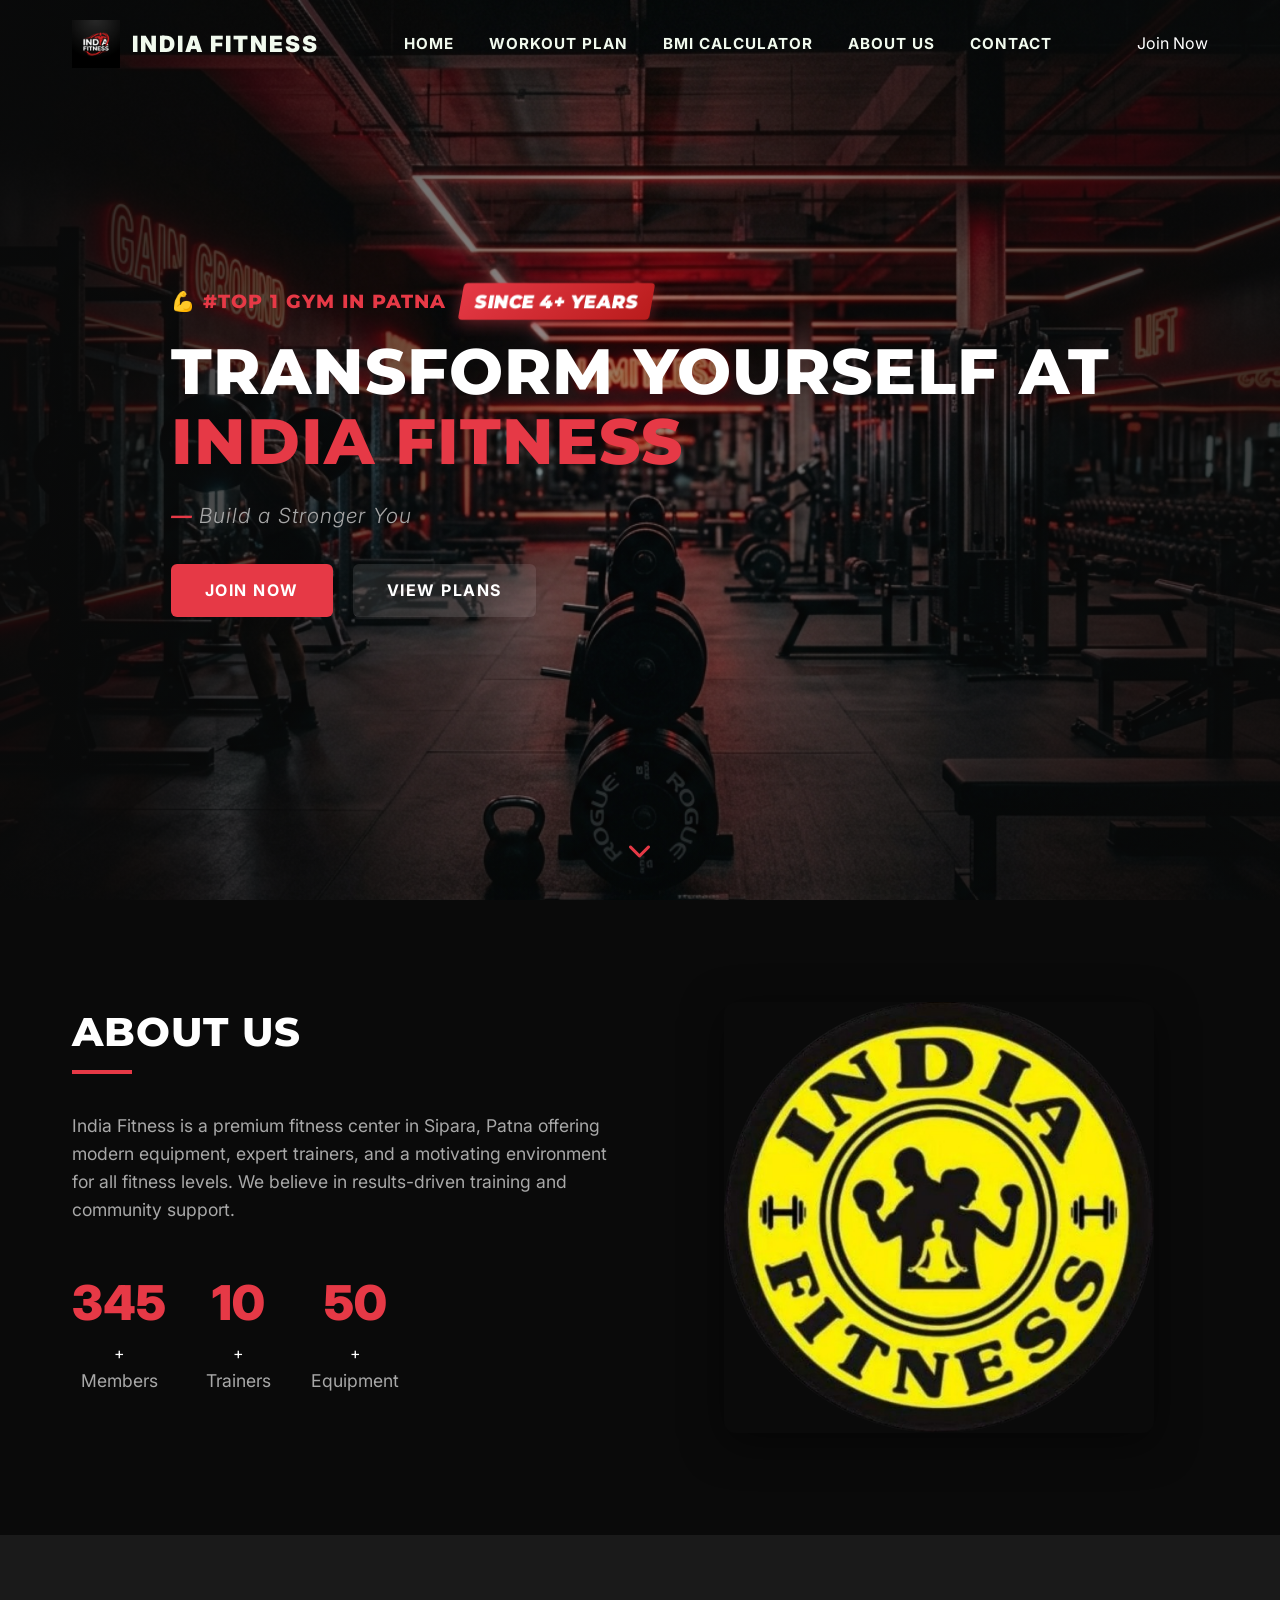
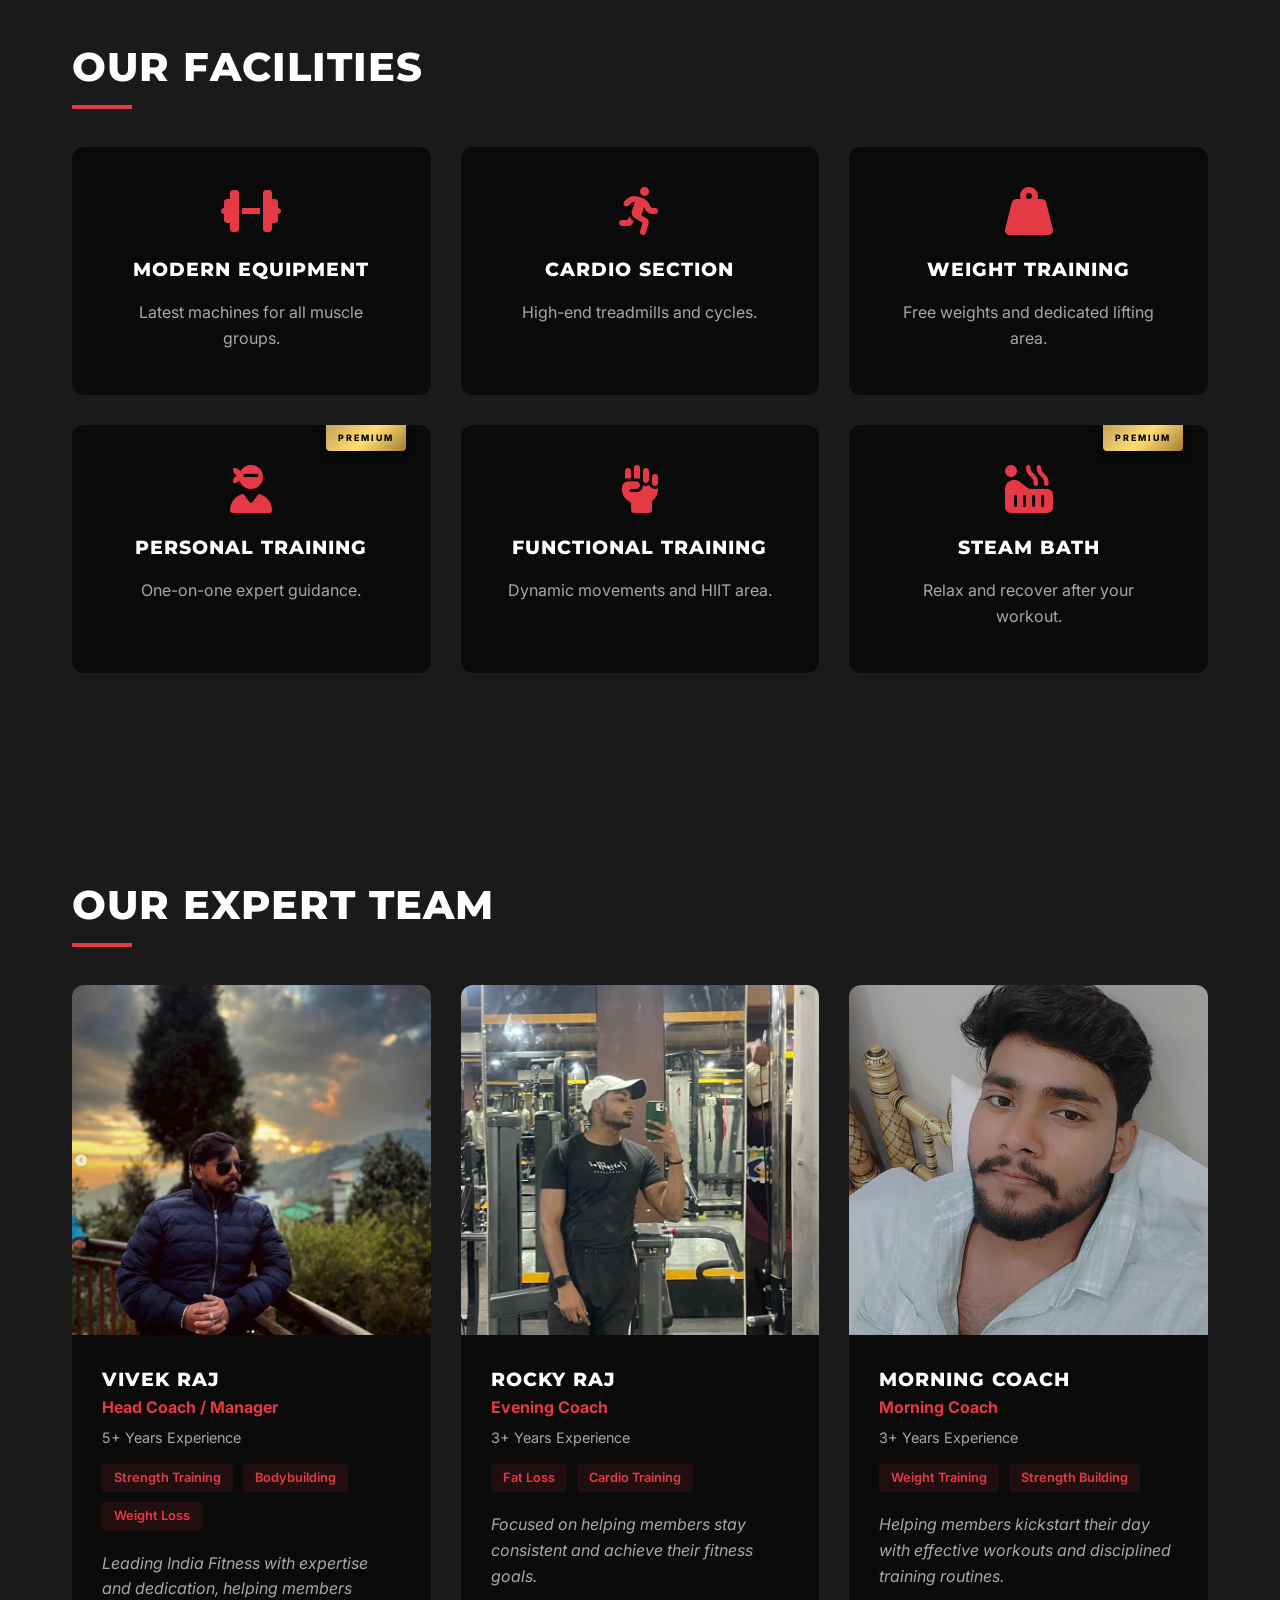
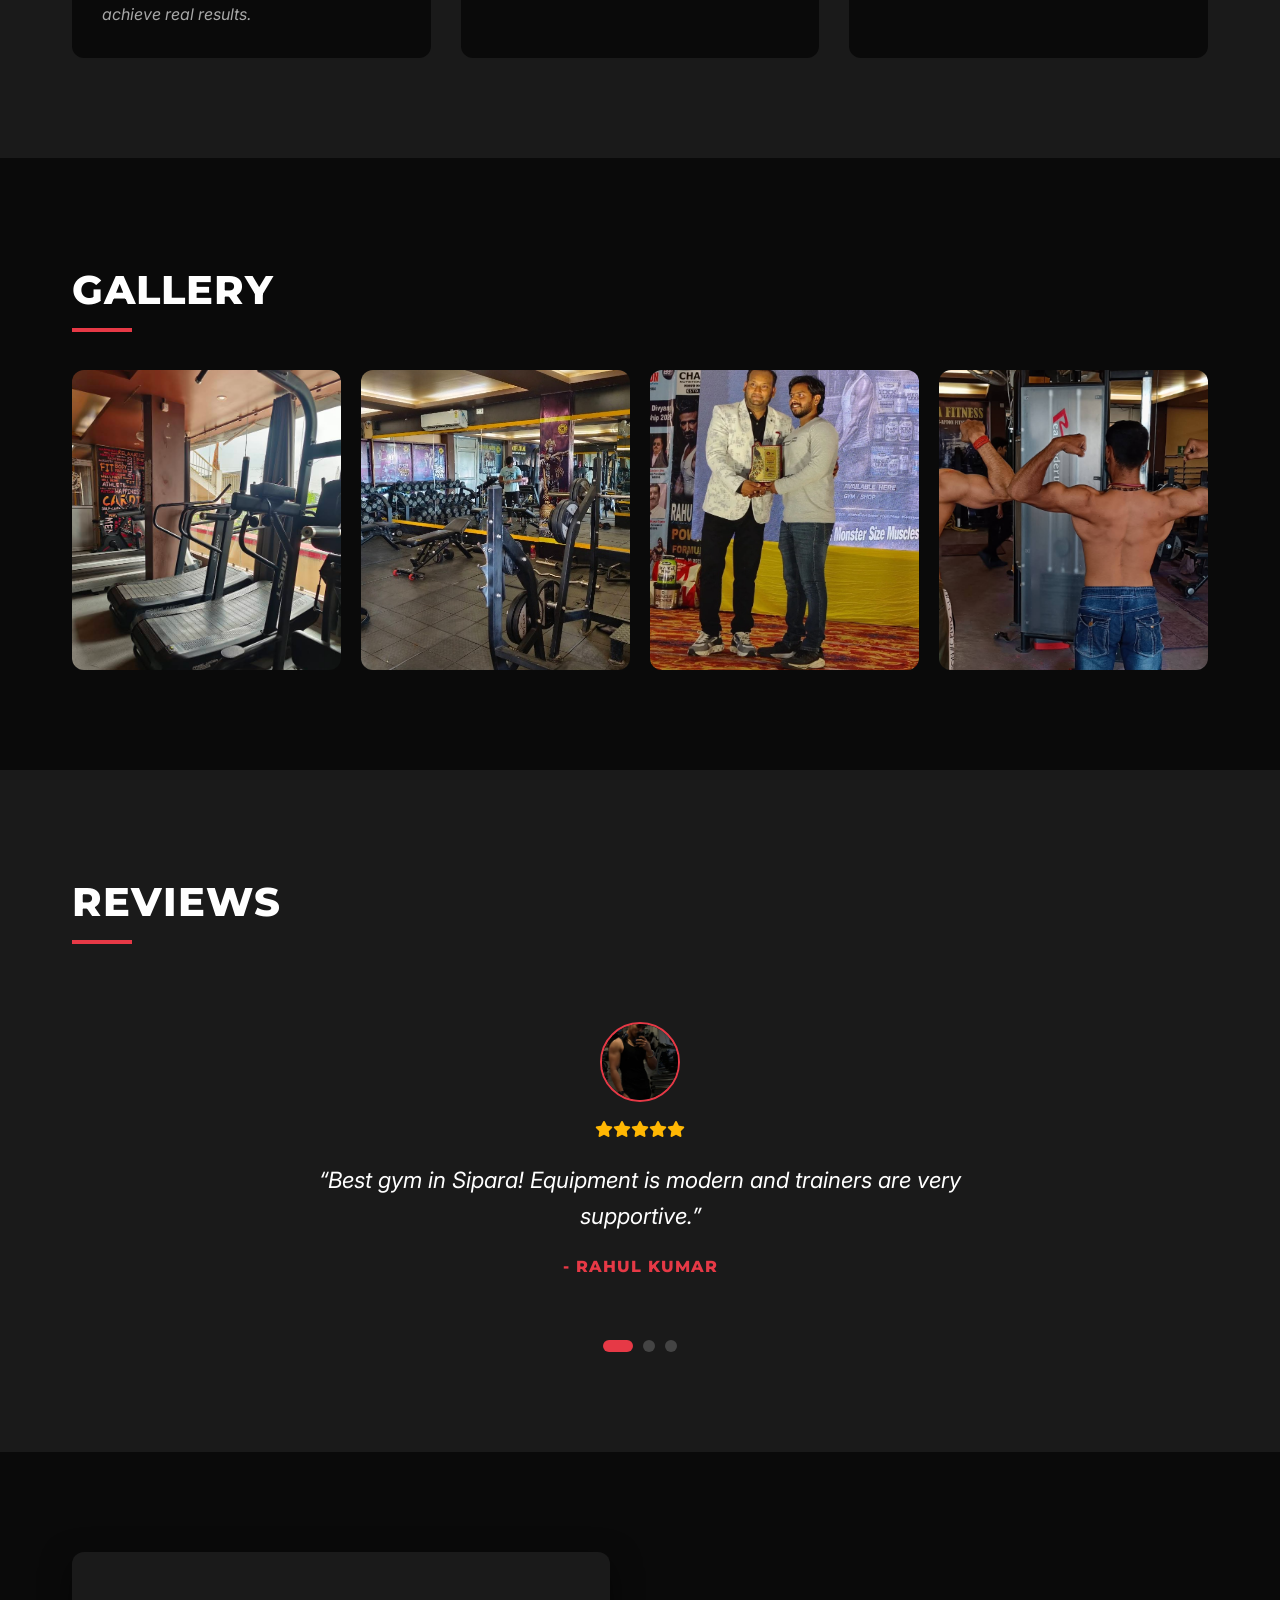
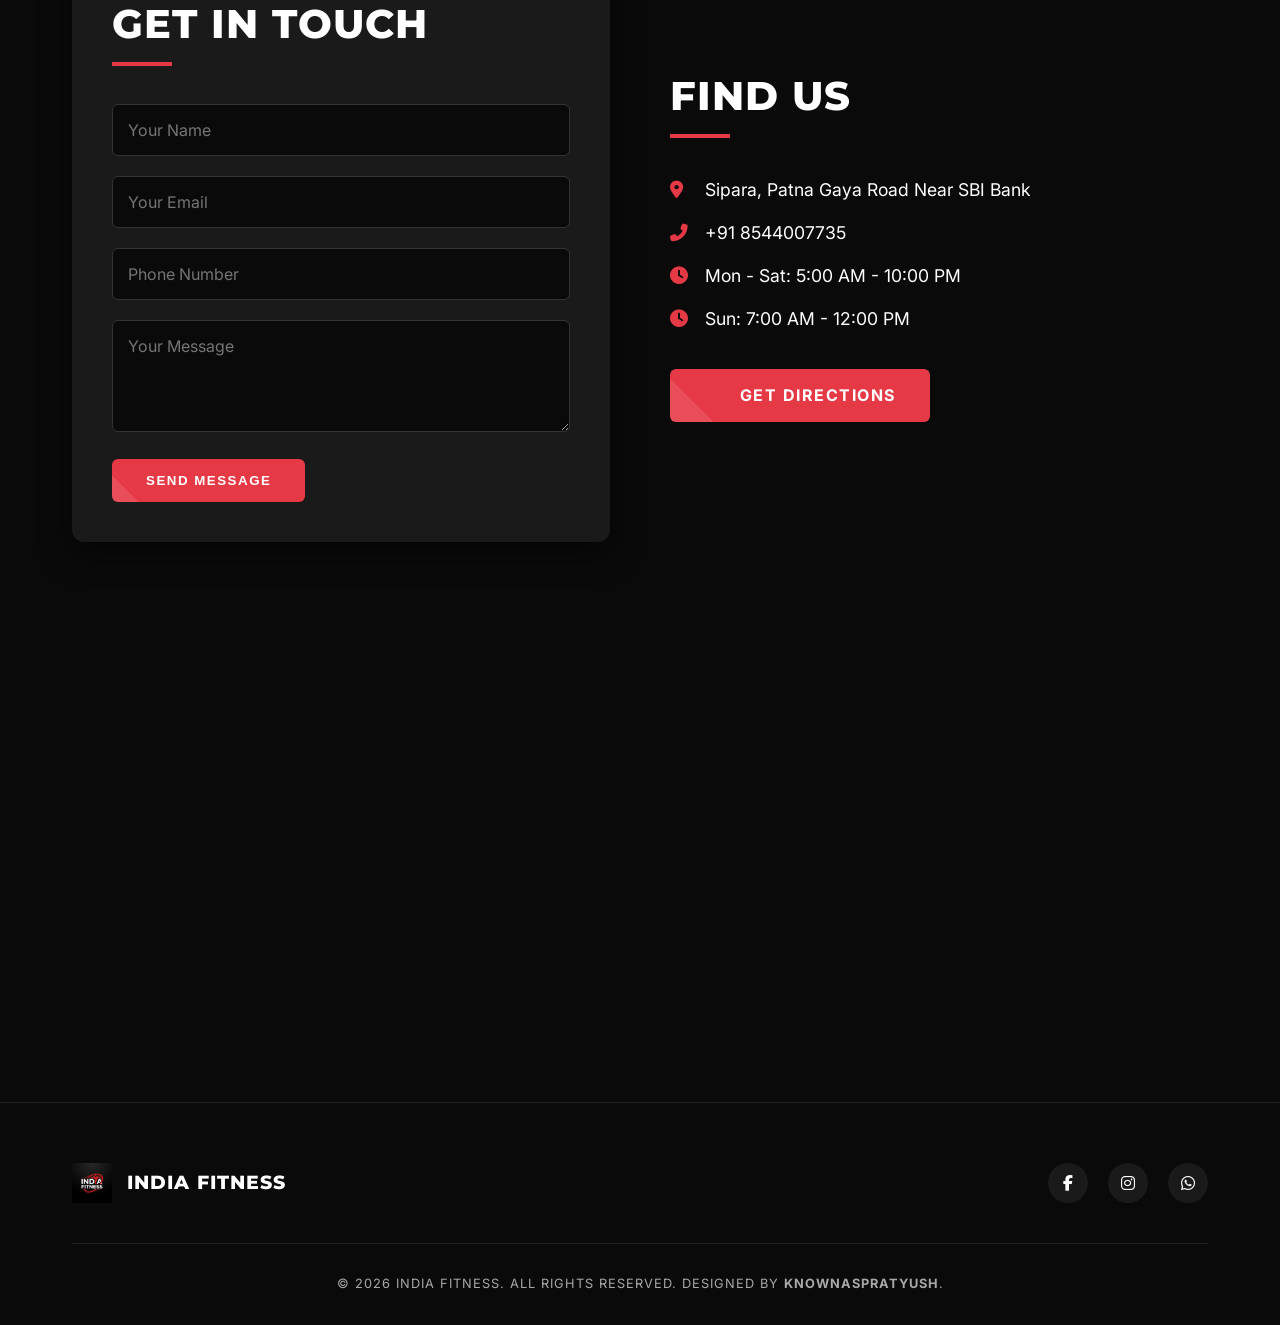
==== index.html @ fb39d117 "Fix contact form: added missing name attributes to inputs" ====
<!DOCTYPE html>
<html lang="en">

<head>
    <meta charset="UTF-8">
    <meta name="viewport" content="width=device-width, initial-scale=1.0">
    <title>India Fitness | #1 Gym in Sipara, Patna</title>
    <!-- Fonts -->
    <link rel="preconnect" href="https://fonts.googleapis.com">
    <link rel="preconnect" href="https://fonts.gstatic.com" crossorigin>
    <link
        href="https://fonts.googleapis.com/css2?family=Montserrat:wght@700;800;900&family=Inter:wght@400;500;600&display=swap"
        rel="stylesheet">
    <!-- FontAwesome -->
    <link rel="stylesheet" href="https://cdnjs.cloudflare.com/ajax/libs/font-awesome/6.4.0/css/all.min.css">
    <!-- Leaflet Map CSS -->
    <link rel="stylesheet" href="https://unpkg.com/leaflet@1.9.4/dist/leaflet.css"
        integrity="sha256-p4NxAoJBhIIN+hmNHrzRCf9tD/miZyoHS5obTRR9BMY=" crossorigin="" />
    <!-- Favicon -->
    <link rel="icon" type="image/png" href="assets/images/logo_real_2.png">
    <!-- intl-tel-input (Country Codes) -->
    <link rel="stylesheet" href="https://cdnjs.cloudflare.com/ajax/libs/intl-tel-input/17.0.19/css/intlTelInput.css">
    <!-- Custom CSS -->
    <link rel="stylesheet" href="assets/css/style.css">
</head>

<body class="dark-theme">

    <!-- Loading Screen -->
    <div id="loading-screen">
        <div class="logo-loader">
            <img src="assets/images/logo.png" alt="India Fitness Logo" id="loader-logo">
            <div class="loader-glow"></div>
        </div>
    </div>

    <!-- Header / Nav -->
    <header id="main-header">
        <nav class="container">
            <div class="logo">
                <a href="/">
                    <img src="assets/images/logo.png" alt="India Fitness">
                    <span>INDIA FITNESS</span>
                </a>
            </div>
            
            <ul class="nav-links">
                <li><a href="index.html">Home</a></li>
                <li><a href="workout.html">Workout Plan</a></li>
                <li><a href="bmi.html">BMI Calculator</a></li>
                <li><a href="#about">About Us</a></li>
                <li><a href="index.html#contact">Contact</a></li>
                <li class="mobile-only"><a href="https://wa.me/918544007735" target="_blank" class="accent-red">Join Now</a></li>
                <!-- Dynamic Workout Summary -->
                <li id="drawer-summary-container" style="display: none;">
                    <div class="drawer-summary">
                        <div class="summary-header">
                            <h4>CURRENT PLAN</h4>
                            <span id="drawer-goal">Muscle</span>
                        </div>
                        <ul id="drawer-days-list"></ul>
                        <div class="drawer-summary-actions">
                            <button id="drawer-view-full" class="btn-summary">VIEW FULL PLAN</button>
                            <button id="drawer-reset-plan" class="btn-summary reset">RESET PLAN</button>
                        </div>
                    </div>
                </li>
            </ul>

            <div class="header-actions">
                <a href="https://wa.me/918544007735" target="_blank" class="cta-nav mobile-hide">Join Now</a>
                <div class="menu-toggle">
                    <i class="fas fa-bars"></i>
                </div>
            </div>
        </nav>
    </header>

    <main>
        <!-- Hero Section -->
        <section id="hero">
            <div class="hero-overlay"></div>
            <div class="hero-content container">
                <h2 class="subheading animate-text">💪 #TOP 1 GYM IN PATNA <span class="highlight-accent">SINCE 4+ YEARS</span></h2>
                <h1 class="animate-text">Transform Yourself at <br><span class="accent-red">India Fitness</span></h1>
                <div class="motivation-scroller-wrapper animate-text">
                    <span id="motivation-text">Build a Stronger You</span>
                </div>
                <div class="hero-btns animate-text">
                    <a href="https://wa.me/918544007735?text=Hey%20India%20Fitness!%20I%20just%20saw%20your%20website%20and%20I%20want%20to%20join%20the%20TOP%201%20GYM%20in%20Patna.%20Please%20share%20the%20details!" target="_blank" class="btn btn-primary magnetic">JOIN NOW</a>
                    <a href="#plans" class="btn btn-secondary magnetic">VIEW PLANS</a>
                </div>
            </div>
            <div class="scroll-down">
                <i class="fas fa-chevron-down"></i>
            </div>
        </section>

        <!-- About Section -->
        <section id="about" class="section">
            <div class="container grid-two">
                <div class="about-text" data-aos="fade-right">
                    <h2 class="section-title">ABOUT US</h2>
                    <p>India Fitness is a premium fitness center in Sipara, Patna offering modern equipment, expert
                        trainers, and a motivating environment for all fitness levels. We believe in results-driven
                        training and community support.</p>
                    <div class="counters">
                        <div class="counter-item">
                            <span class="counter-value" data-target="500">0</span>+
                            <p>Members</p>
                        </div>
                        <div class="counter-item">
                            <span class="counter-value" data-target="10">0</span>+
                            <p>Trainers</p>
                        </div>
                        <div class="counter-item">
                            <span class="counter-value" data-target="50">0</span>+
                            <p>Equipment</p>
                        </div>
                    </div>
                </div>
                <div class="about-image" data-aos="fade-left">
                    <img src="assets/images/logo_real_2.png" alt="India Fitness Logo" style="max-width: 80%; margin: 0 auto; box-shadow: 0 10px 40px rgba(0,0,0,0.5);">
                </div>
            </div>
        </section>

        <!-- Facilities Section -->
        <section id="facilities" class="section bg-light-dark">
            <div class="container">
                <h2 class="section-title text-center">OUR FACILITIES</h2>
                <div class="facilities-grid">
                    <div class="facility-card tilt-card" data-aos="zoom-in">
                        <i class="fas fa-dumbbell"></i>
                        <h3>Modern Equipment</h3>
                        <p>Latest machines for all muscle groups.</p>
                    </div>
                    <div class="facility-card tilt-card" data-aos="zoom-in" data-aos-delay="100">
                        <i class="fas fa-running"></i>
                        <h3>Cardio Section</h3>
                        <p>High-end treadmills and cycles.</p>
                    </div>
                    <div class="facility-card tilt-card" data-aos="zoom-in" data-aos-delay="200">
                        <i class="fas fa-weight-hanging"></i>
                        <h3>Weight Training</h3>
                        <p>Free weights and dedicated lifting area.</p>
                    </div>
                    <div class="facility-card tilt-card" data-aos="zoom-in" data-aos-delay="300">
                        <span class="premium-badge">Premium</span>
                        <i class="fas fa-user-ninja"></i>
                        <h3>Personal Training</h3>
                        <p>One-on-one expert guidance.</p>
                    </div>
                    <div class="facility-card tilt-card" data-aos="zoom-in" data-aos-delay="400">
                        <i class="fas fa-fist-raised"></i>
                        <h3>Functional Training</h3>
                        <p>Dynamic movements and HIIT area.</p>
                    </div>
                    <div class="facility-card tilt-card" data-aos="zoom-in" data-aos-delay="500">
                        <span class="premium-badge">Premium</span>
                        <i class="fas fa-hot-tub"></i>
                        <h3>Steam Bath</h3>
                        <p>Relax and recover after your workout.</p>
                    </div>
                </div>
            </div>
        </section>



        <!-- Our Team -->
        <section id="team" class="section bg-light-dark">
            <div class="container">
                <h2 class="section-title text-center">OUR EXPERT TEAM</h2>
                <div class="team-grid">
                    <!-- Vivek Raj -->
                    <div class="team-card" data-aos="flip-left">
                        <div class="team-img-wrapper">
                            <img src="assets/images/trainer_vivek_real.jpg" alt="Vivek Raj">
                        </div>
                        <div class="team-info">
                            <h3>Vivek Raj</h3>
                            <p class="role">Head Coach / Manager</p>
                            <p class="exp">5+ Years Experience</p>
                            <div class="specialization">
                                <span>Strength Training</span>
                                <span>Bodybuilding</span>
                            </div>
                            <p class="bio">“Leading India Fitness with expertise and dedication, helping members achieve
                                real results.”</p>
                        </div>
                    </div>
                    <!-- Rocky Raj -->
                    <div class="team-card" data-aos="flip-left" data-aos-delay="100">
                        <div class="team-img-wrapper">
                            <img src="assets/images/trainer_rocky.jpg" alt="Rocky Raj">
                        </div>
                        <div class="team-info">
                            <h3>Rocky Raj</h3>
                            <p class="role">Evening Coach</p>
                            <p class="exp">3+ Years Experience</p>
                            <div class="specialization">
                                <span>Fat Loss</span>
                                <span>Cardio Training</span>
                            </div>
                            <p class="bio">“Focused on helping members stay consistent and achieve their fitness goals.”
                            </p>
                        </div>
                    </div>
                    <!-- Morning Coach -->
                    <div class="team-card" data-aos="flip-left" data-aos-delay="200">
                        <div class="team-img-wrapper">
                            <img src="assets/images/trainer_morning.jpg" alt="Morning Coach">
                        </div>
                        <div class="team-info">
                            <h3>Morning Coach</h3>
                            <p class="role">Morning Coach</p>
                            <p class="exp">3+ Years Experience</p>
                            <div class="specialization">
                                <span>Weight Training</span>
                                <span>Strength Building</span>
                            </div>
                            <p class="bio">“Helping members kickstart their day with effective workouts and disciplined
                                training routines.”</p>
                        </div>
                    </div>
                </div>
            </div>
        </section>
 

        <!-- Gallery Section -->
        <section id="gallery" class="section">
            <div class="container">
                <h2 class="section-title text-center">GALLERY</h2>
                <div class="gallery-grid">
                    <div class="gallery-item" data-aos="zoom-in">
                        <img src="assets/images/treadmill_area.jpg" alt="Treadmill Area">
                        <div class="overlay"><span>Treadmill Area</span></div>
                    </div>
                    <div class="gallery-item" data-aos="zoom-in">
                        <img src="assets/images/weight_training.jpg" alt="Weight Training Area">
                        <div class="overlay"><span>Weight Training</span></div>
                    </div>
                    <div class="gallery-item" data-aos="zoom-in">
                        <img src="assets/images/award_ceremony.jpg" alt="Award Ceremony">
                        <div class="overlay"><span>Awards</span></div>
                    </div>
                    <div class="gallery-item" data-aos="zoom-in">
                        <img src="assets/images/gallery_muscles.png" alt="Muscular athletes">
                        <div class="overlay"><span>Athlete Highlight</span></div>
                    </div>
                </div>
            </div>
        </section>

        <!-- Reviews Section -->
        <section id="reviews" class="section bg-light-dark">
            <div class="container">
                <h2 class="section-title text-center"> REVIEWS</h2>
                <div class="reviews-slider">
                    <div class="review-track">
                            <div class="review-card">
                                <div class="review-customer-img">
                                    <img src="assets/images/review_boy_1.png" alt="Rahul Kumar">
                                </div>
                                <div class="stars">
                                    <i class="fas fa-star"></i><i class="fas fa-star"></i><i class="fas fa-star"></i><i
                                        class="fas fa-star"></i><i class="fas fa-star"></i>
                                </div>
                                <p>“Best gym in Sipara! Equipment is modern and trainers are very supportive.”</p>
                                <h4>- Rahul Kumar</h4>
                            </div>
                            <div class="review-card">
                                <div class="review-customer-img">
                                    <img src="assets/images/review_anjali.png" alt="Anjali Singh" class="anjali-crop">
                                </div>
                                <div class="stars">
                                    <i class="fas fa-star"></i><i class="fas fa-star"></i><i class="fas fa-star"></i><i
                                        class="fas fa-star"></i><i class="fas fa-star"></i>
                                </div>
                                <p>“Very clean and motivating environment. Worth every rupee.”</p>
                                <h4>- Anjali Singh</h4>
                            </div>
                            <div class="review-card">
                                <div class="review-customer-img">
                                    <img src="assets/images/review_boy_2.png" alt="Vikram Raj">
                                </div>
                                <div class="stars">
                                    <i class="fas fa-star"></i><i class="fas fa-star"></i><i class="fas fa-star"></i><i
                                        class="fas fa-star"></i><i class="fas fa-star"></i>
                                </div>
                                <p>“Affordable pricing with great facilities. Highly recommended.”</p>
                                <h4>- Vikram Raj</h4>
                            </div>
                    </div>
                    <div class="slider-dots">
                        <span class="dot active" data-index="0"></span>
                        <span class="dot" data-index="1"></span>
                        <span class="dot" data-index="2"></span>
                    </div>
                </div>

            </div>
        </section>

        <!-- Contact & Location Section -->
        <section id="contact" class="section">
            <div class="container grid-two">
                <div class="contact-form-container" data-aos="fade-right">
                    <h2 class="section-title">GET IN TOUCH</h2>
                    <form class="contact-form" id="contactForm">
                        <!-- Key removed for security; handled via /api/contact -->

                        <div class="form-group">
                            <input type="text" id="contactName" name="name" class="form-control" placeholder="Your Name" required>
                        </div>
                        <div class="form-group">
                            <input type="email" id="contactEmail" name="email" class="form-control" placeholder="Your Email"
                                required>
                        </div>
                        <div class="form-group">
                            <input type="tel" id="contactPhone" name="phone" class="form-control" placeholder="Phone Number"
                                required>
                        </div>
                        <div class="form-group">
                            <textarea id="contactMessage" name="message" class="form-control" rows="4" placeholder="Your Message"
                                required></textarea>
                        </div>


                        <!-- Honeypot Field (Anti-Bot) -->
                        <div style="display:none;">
                            <label>Keep this field blank</label>
                            <input type="text" name="hp_field" id="hp_field">
                        </div>

                        <button type="submit" id="contactSubmit" class="btn btn-primary">Send Message</button>
                    </form>
                </div>
                <div class="location-info" data-aos="fade-left">
                    <h2 class="section-title">FIND US</h2>
                    <p><i class="fas fa-map-marker-alt"></i> Sipara, Patna Gaya Road Near SBI Bank</p>
                    <p><i class="fas fa-phone-alt"></i> <a href="tel:8544007735">+91 8544007735</a></p>
                    <p><i class="fas fa-clock"></i> Mon - Sat: 5:00 AM - 10:00 PM</p>
                    <p><i class="fas fa-clock"></i> Sun: 7:00 AM - 12:00 PM</p>
                    <a href="https://www.google.com/maps/dir/?api=1&destination=25.5825166,85.1282286" target="_blank"
                        class="btn btn-primary" style="margin-top: 20px;">
                        <i class="fas fa-directions"></i> Get Directions
                    </a>
                </div>
            </div>
            <div class="container" style="margin-top: 60px;" data-aos="fade-up">
                <div id="map" class="map-container"></div>
            </div>
        </section>
    </main>

    <!-- Footer -->
    <footer id="main-footer">
        <div class="container">
            <div class="footer-content">
                <div class="footer-logo">
                    <img src="assets/images/logo.png" alt="India Fitness Logo">
                    <h3>INDIA FITNESS</h3>
                </div>
                <div class="social-links">
                    <a href="https://www.facebook.com/profile.php?id=61566035104339" target="_blank"><i
                            class="fab fa-facebook-f"></i></a>
                    <a href="https://www.instagram.com/india__fitness__/" target="_blank"><i
                            class="fab fa-instagram"></i></a>
                    <a href="https://wa.me/918544007735" target="_blank"><i class="fab fa-whatsapp"></i></a>
                </div>
            </div>
            <div class="footer-bottom">
                <p>&copy; 2026 INDIA FITNESS. ALL RIGHTS RESERVED. DESIGNED BY <a href="https://github.com/KNOWNASPRATYUSH" target="_blank" style="color: var(--accent); text-decoration: none; font-weight: bold;">KNOWNASPRATYUSH</a>.</p>
            </div>
        </div>
    </footer>

    <!-- Scripts -->
    <!-- Leaflet JS -->
    <script src="https://unpkg.com/leaflet@1.9.4/dist/leaflet.js"
        integrity="sha256-20nQCchB9co0qIjJZRGuk2/Z9VM+kNiyxNV1lvTlZBo=" crossorigin=""></script>
    <!-- intl-tel-input JS -->
    <script src="https://cdnjs.cloudflare.com/ajax/libs/intl-tel-input/17.0.19/js/intlTelInput.min.js"></script>
    <script src="assets/js/cms-loader.js"></script>
    <script src="assets/js/main.js"></script>
</body>

</html>
---- assets/css/style.css ----
/* 
    India Fitness - Premium CSS 
    Theme: Dark, High-Energy, Professional
*/

:root {
    --bg-color: #0a0a0a;
    --surface-color: #1a1a1a;
    --primary-color: #e63946;
    --primary-glow: rgba(230, 57, 70, 0.4);
    --text-primary: #ffffff;
    --text-secondary: #a8a8a8;
    --white: #f1faee;
    --accent-red-dark: #b91c1c;
    --black-plan-gradient: linear-gradient(135deg, #000000 0%, #1a1a1a 100%);
    
    --container-width: 1200px;
    --transition-fast: 0.3s cubic-bezier(0.4, 0, 0.2, 1);
    --transition-slow: 0.6s cubic-bezier(0.4, 0, 0.2, 1);
}

/* Base Styles */
* {
    margin: 0;
    padding: 0;
    box-sizing: border-box;
}

html {
    scroll-behavior: smooth;
}

body {
    font-family: 'Inter', sans-serif;
    color: var(--text-primary);
    background-color: var(--bg-color);
    line-height: 1.6;
    overflow-x: hidden;
}

h1, h2, h3, h4 {
    font-family: 'Montserrat', sans-serif;
    font-weight: 800;
    text-transform: uppercase;
    letter-spacing: 1px;
}

a {
    text-decoration: none;
    color: inherit;
    transition: var(--transition-fast);
}

ul {
    list-style: none;
}

img {
    max-width: 100%;
    display: block;
}

.container {
    max-width: var(--container-width);
    margin: 0 auto;
    padding: 0 2rem;
}

.section {
    padding: 100px 0;
}

.bg-light-dark {
    background-color: var(--surface-color);
}

.accent-red {
    color: var(--primary-color);
}

.text-center {
    text-align: center;
}

/* Loading Screen */
#loading-screen {
    position: fixed;
    top: 0;
    left: 0;
    width: 100%;
    height: 100%;
    background: var(--bg-color);
    display: flex;
    justify-content: center;
    align-items: center;
    z-index: 9999;
    transition: opacity 0.8s ease, visibility 0.8s;
}

.logo-loader {
    position: relative;
    text-align: center;
}

#loader-logo {
    width: 120px;
    opacity: 0;
    transform: scale(0.5);
    animation: loaderIn 1s forwards cubic-bezier(0.175, 0.885, 0.32, 1.275);
}

.loader-glow {
    position: absolute;
    top: 50%;
    left: 50%;
    transform: translate(-50%, -50%);
    width: 150px;
    height: 150px;
    border-radius: 50%;
    background: var(--primary-glow);
    filter: blur(40px);
    opacity: 0;
    animation: heartbeat 1.5s infinite 1s;
}

/* Scroll Progress Bar */
#scroll-progress {
    position: fixed;
    top: 0;
    left: 0;
    width: 0%;
    height: 4px;
    background: var(--primary-color);
    z-index: 10001;
    box-shadow: 0 0 10px var(--primary-color);
    transition: width 0.1s ease-out;
}

@keyframes loaderIn {
    to { opacity: 1; transform: scale(1.2); }
}

@keyframes heartbeat {
    0% { transform: translate(-50%, -50%) scale(0.8); opacity: 0.3; }
    50% { transform: translate(-50%, -50%) scale(1.1); opacity: 0.8; }
    100% { transform: translate(-50%, -50%) scale(0.8); opacity: 0.3; }
}

/* Header */
#main-header {
    position: fixed;
    top: 0;
    left: 0;
    width: 100%;
    z-index: 3000; /* Must be higher than menu-overlay (1500) */
    padding: 20px 0;
    transition: var(--transition-fast);
}

#main-header.scrolled {
    background: rgba(10, 10, 10, 0.98);
    backdrop-filter: blur(15px);
    padding: 10px 0;
    box-shadow: 0 4px 30px rgba(0, 0, 0, 0.5);
    border-bottom: 1px solid rgba(230, 57, 70, 0.2);
}

nav {
    display: flex;
    justify-content: space-between;
    align-items: center;
    gap: 40px;
}

.header-actions {
    display: flex;
    align-items: center;
    gap: 20px;
}

.logo a {
    display: flex;
    align-items: center;
    gap: 12px;
}

.logo img {
    height: 48px;
}

.logo span {
    font-weight: 900;
    font-size: 1.4rem;
    color: var(--white);
    letter-spacing: 2px;
}

/* Header Navigation */
.nav-links {
    display: flex;
    gap: 35px;
    align-items: center;
    margin: 0 auto; /* Center on desktop */
}

.nav-links a {
    font-weight: 700;
    font-size: 0.95rem;
    text-transform: uppercase;
    color: var(--white);
    letter-spacing: 1px;
    position: relative;
    transition: var(--transition-fast);
}

.nav-links a::after {
    content: '';
    position: absolute;
    bottom: -5px;
    left: 0;
    width: 0%;
    height: 2px;
    background: var(--primary-color);
    transition: var(--transition-fast);
}

.nav-links a:hover::after {
    width: 100%;
}

.nav-links a:hover {
    color: var(--primary-color);
}

.menu-toggle {
    display: none; /* Hidden on desktop */
    font-size: 1.8rem;
    cursor: pointer;
    color: var(--white);
    z-index: 2500; /* Ensure it stays above everything including the drawer */
    transition: var(--transition-fast);
    padding: 10px;
    position: relative;
}

.menu-toggle:hover {
    color: var(--primary-color);
}

.mobile-only {
    display: none; /* Hidden on desktop */
}

.menu-toggle:hover {
    color: var(--primary-color);
    transform: scale(1.1);
}

/* Menu Overlay */
.menu-overlay {
    position: fixed;
    top: 0;
    left: 0;
    width: 100%;
    height: 100%;
    background: rgba(0,0,0,0.92); /* Solid dark background for premium feel on mobile */
    z-index: 1500;
    opacity: 0;
    visibility: hidden;
    pointer-events: none;
    transition: var(--transition-fast);
    backdrop-filter: blur(10px); /* Only visible on high-end / desktop browsers where it doesn't lag */
}

@media (max-width: 992px) {
    .menu-overlay {
        backdrop-filter: none !important; /* Performance fix for mobile */
        background: rgba(0,0,0,0.9);
    }
}

.menu-overlay.active {
    opacity: 1;
    visibility: visible;
    pointer-events: auto;
}

/* Buttons */
.btn {
    display: inline-block;
    padding: 14px 34px;
    border-radius: 6px;
    font-weight: 700;
    text-transform: uppercase;
    letter-spacing: 1.5px;
    cursor: pointer;
    transition: all 0.4s cubic-bezier(0.175, 0.885, 0.32, 1.275);
    border: none;
    position: relative;
    overflow: hidden;
    z-index: 1;
}

.btn::after {
    content: '';
    position: absolute;
    top: 50%;
    left: 50%;
    width: 300%;
    height: 300%;
    background: rgba(255, 255, 255, 0.1);
    transform: translate(-50%, -50%) rotate(45deg) translateY(100%);
    transition: transform 0.6s ease;
    z-index: -1;
}

.btn:hover {
    transform: translateY(-5px);
    box-shadow: 0 15px 30px rgba(0, 0, 0, 0.3);
}

.btn:hover::after {
    transform: translate(-50%, -50%) rotate(45deg) translateY(-100%);
}

.btn-primary {
    background: var(--primary-color);
    color: white;
}

.btn-success {
    background: #27ae60 !important;
    color: white !important;
    box-shadow: 0 0 10px rgba(39, 174, 96, 0.4) !important;
    cursor: default;
    transform: none !important;
}

.btn-primary:hover {
    background: var(--accent-red-dark);
    transform: translateY(-3px);
    box-shadow: 0 10px 20px var(--primary-glow);
}

.btn-secondary {
    background: rgba(255, 255, 255, 0.1);
    color: white;
    backdrop-filter: blur(5px);
}

.btn-secondary:hover {
    background: rgba(255, 255, 255, 0.2);
    transform: translateY(-3px);
}

.btn-outline {
    background: transparent;
    border: 2px solid var(--primary-color);
    color: var(--primary-color);
}

.btn-outline:hover {
    background: var(--primary-color);
    color: white;
}

.btn-black {
    background: #000;
    color: gold;
    border: 1px solid gold;
    box-shadow: 0 0 15px rgba(255, 215, 0, 0.2);
}

.btn-black:hover {
    background: #111;
    box-shadow: 0 0 25px rgba(255, 215, 0, 0.4);
}

/* Hero Section */
#hero {
    height: 100vh;
    display: flex;
    align-items: center;
    position: relative;
    background: url('../images/bg.jpg') no-repeat center center/cover;
    overflow: hidden;
}

.hero-overlay {
    position: absolute;
    top: 0;
    left: 0;
    width: 100%;
    height: 100%;
    background: linear-gradient(90deg, rgba(10, 10, 10, 0.9) 0%, rgba(10, 10, 10, 0.4) 50%, rgba(10, 10, 10, 0.8) 100%);
}

.hero-content {
    position: relative;
    z-index: 2;
}

.hero-content h2 {
    font-size: 1.2rem;
    color: var(--primary-color);
    margin-bottom: 1rem;
    opacity: 0;
    transform: translateY(20px);
    animation: fadeInUp 0.8s forwards 1.2s;
}

.hero-content h1 {
    font-size: 4rem;
    line-height: 1.1;
    margin-bottom: 2rem;
    opacity: 0;
    transform: translateY(20px);
    animation: fadeInUp 0.8s forwards 1.4s;
}

.motivation-scroller-wrapper {
    font-size: 1.3rem;
    color: var(--text-secondary);
    font-weight: 300;
    margin-top: -10px;
    margin-bottom: 2.5rem;
    letter-spacing: 1px;
    height: 1.2em;
    font-style: italic;
    opacity: 0;
    transform: translateY(20px);
    animation: fadeInUp 0.8s forwards 1.5s;
}

.motivation-scroller-wrapper::before {
    content: "— ";
    color: var(--primary-color);
    font-weight: bold;
}

.hero-btns {
    display: flex;
    gap: 20px;
    opacity: 0;
    transform: translateY(20px);
    animation: fadeInUp 0.8s forwards 1.6s;
}

.highlight-accent {
    display: inline-block;
    background: linear-gradient(135deg, #e63946 0%, #b91c1c 100%);
    color: white;
    padding: 4px 14px;
    border-radius: 4px;
    font-weight: 900;
    margin-left: 8px;
    transform: skewX(-10deg);
    box-shadow: 0 4px 15px rgba(230, 57, 70, 0.4);
    animation: pulseGlow 2s infinite ease-in-out;
    position: relative;
    font-size: 0.95em;
    letter-spacing: 0.5px;
}

@keyframes pulseGlow {
    0%, 100% { box-shadow: 0 4px 15px rgba(230, 57, 70, 0.4); transform: skewX(-10deg) scale(1); }
    50% { box-shadow: 0 4px 25px rgba(230, 57, 70, 0.7); transform: skewX(-10deg) scale(1.05); }
}

.scroll-down {
    position: absolute;
    bottom: 30px;
    left: 50%;
    transform: translateX(-50%);
    color: var(--primary-color);
    font-size: 1.5rem;
    animation: bounce 2s infinite;
}

@keyframes fadeInUp {
    to { opacity: 1; transform: translateY(0); }
}

@keyframes bounce {
    0%, 20%, 50%, 80%, 100% {transform: translateX(-50%) translateY(0);}
    40% {transform: translateX(-50%) translateY(-10px);}
    60% {transform: translateX(-50%) translateY(-5px);}
}

/* Character Animation */
.char {
    display: inline-block;
    opacity: 0;
    transform: translateY(20px);
    transition: opacity 0.5s ease, transform 0.5s cubic-bezier(0.175, 0.885, 0.32, 1.275);
}

.char.visible {
    opacity: 1;
    transform: translateY(0);
}

/* Section Title */
.section-title {
    font-size: 2.5rem;
    margin-bottom: 3rem;
    position: relative;
    display: inline-block;
}

.section-title::after {
    content: '';
    position: absolute;
    bottom: -10px;
    left: 0;
    width: 60px;
    height: 4px;
    background: var(--primary-color);
}

.text-center .section-title::after {
    left: 50%;
    transform: translateX(-50%);
}

/* About Section */
.grid-two {
    display: grid;
    grid-template-columns: 1fr 1fr;
    gap: 60px;
    align-items: center;
}

.about-text p {
    color: var(--text-secondary);
    font-size: 1.1rem;
    margin-bottom: 40px;
}

.counters {
    display: flex;
    gap: 40px;
}

.counter-item {
    text-align: center;
}

.counter-value {
    display: block;
    font-size: 3rem;
    font-weight: 900;
    color: var(--primary-color);
}

.about-image img {
    border-radius: 12px;
    box-shadow: 20px 20px 0 var(--primary-color);
}

/* Facilities */
.facilities-grid {
    display: grid;
    grid-template-columns: repeat(auto-fit, minmax(280px, 1fr));
    gap: 30px;
}

.facility-card {
    background: var(--bg-color);
    padding: 40px;
    border-radius: 12px;
    text-align: center;
    transition: var(--transition-fast);
    border-bottom: 4px solid transparent;
    position: relative;
}

.premium-badge {
    position: absolute;
    top: 0;
    right: 25px;
    background: linear-gradient(135deg, #c5a059 0%, #ffdf73 50%, #a47c36 100%);
    color: #000;
    padding: 6px 12px;
    font-size: 0.55rem;
    font-weight: 800;
    text-transform: uppercase;
    letter-spacing: 2px;
    border-bottom-left-radius: 4px;
    border-bottom-right-radius: 4px;
    box-shadow: 0 4px 10px rgba(0, 0, 0, 0.4);
    z-index: 2;
}

.facility-card i {
    font-size: 3rem;
    color: var(--primary-color);
    margin-bottom: 20px;
}

.facility-card h3 {
    margin-bottom: 15px;
}

.facility-card p {
    color: var(--text-secondary);
}

.facility-card:hover {
    transform: translateY(-10px);
    border-color: var(--primary-color);
    box-shadow: 0 10px 30px rgba(230, 57, 70, 0.1);
}

/* Plans */
.plans-grid {
    display: grid;
    grid-template-columns: repeat(auto-fit, minmax(250px, 1fr));
    gap: 20px;
    perspective: 1000px;
}

.plan-card {
    background: var(--surface-color);
    padding: 40px;
    border-radius: 12px;
    display: flex;
    flex-direction: column;
    position: relative;
    overflow: hidden;
    transition: transform 0.1s ease-out, box-shadow 0.3s ease;
    transform-style: preserve-3d;
}

.tilt-card {
    cursor: pointer;
}

.tilt-card:hover {
    box-shadow: 0 20px 40px rgba(0, 0, 0, 0.4), 0 0 20px var(--primary-glow);
}

.plan-card:hover {
    transform: translateY(-10px);
}

.plan-header h3 {
    font-size: 1.2rem;
}

.plan-type {
    color: var(--primary-color);
    font-weight: 700;
}

.plan-price {
    font-size: 2.5rem;
    font-weight: 800;
    margin: 20px 0;
}

.plan-price span {
    font-size: 0.9rem;
    color: var(--text-secondary);
}

.plan-features {
    margin: 20px 0 40px;
    flex-grow: 1;
}

.plan-features li {
    margin-bottom: 12px;
    display: flex;
    align-items: center;
    gap: 10px;
    color: var(--text-secondary);
}

.plan-features i {
    color: var(--primary-color);
}

.plan-card.featured {
    border: 2px solid var(--primary-color);
    transform: scale(1.05);
    z-index: 2;
}

.bonus-tag {
    background: var(--primary-color);
    color: white;
    padding: 4px 12px;
    border-radius: 20px;
    font-size: 0.8rem;
    font-weight: 700;
    display: inline-block;
    margin-bottom: 15px;
}

.black-plan {
    background: var(--black-plan-gradient);
    border: 1px solid #333;
}

.black-plan .plan-type {
    color: gold;
}

.black-plan .plan-features i {
    color: gold;
}

/* Team */
.team-grid {
    display: grid;
    grid-template-columns: repeat(auto-fit, minmax(300px, 1fr));
    gap: 30px;
}

.team-card {
    background: var(--bg-color);
    border-radius: 12px;
    overflow: hidden;
    transition: var(--transition-fast);
}

.team-img-wrapper {
    height: 350px;
    overflow: hidden;
}

.team-img-wrapper img {
    width: 100%;
    height: 100%;
    object-fit: cover;
    transition: var(--transition-slow);
}

.team-card:hover .team-img-wrapper img {
    transform: scale(1.1);
}

.team-info {
    padding: 30px;
}

.role {
    color: var(--primary-color);
    font-weight: 700;
    margin-bottom: 5px;
}

.exp {
    font-size: 0.9rem;
    color: var(--text-secondary);
    margin-bottom: 15px;
}

.specialization {
    display: flex;
    flex-wrap: wrap;
    gap: 10px;
    margin-bottom: 20px;
}

.specialization span {
    background: rgba(230, 57, 70, 0.1);
    color: var(--primary-color);
    padding: 4px 12px;
    border-radius: 4px;
    font-size: 0.8rem;
    font-weight: 600;
}

.bio {
    font-style: italic;
    color: var(--text-secondary);
}

/* Gallery */
.gallery-grid {
    display: grid;
    grid-template-columns: repeat(auto-fit, minmax(250px, 1fr));
    gap: 20px;
}

.gallery-item {
    position: relative;
    height: 300px;
    overflow: hidden;
    border-radius: 12px;
}

.gallery-item img {
    width: 100%;
    height: 100%;
    object-fit: cover;
    transition: var(--transition-slow);
}

.gallery-item .overlay {
    position: absolute;
    top: 0;
    left: 0;
    width: 100%;
    height: 100%;
    background: rgba(230, 57, 70, 0.8);
    display: flex;
    justify-content: center;
    align-items: center;
    opacity: 0;
    transition: var(--transition-fast);
}

.gallery-item .overlay span {
    color: white;
    font-weight: 800;
    font-size: 1.2rem;
    transform: translateY(20px);
    transition: var(--transition-fast);
}

.gallery-item:hover img {
    transform: scale(1.1);
}

.gallery-item:hover .overlay {
    opacity: 1;
}

.gallery-item:hover .overlay span {
    transform: translateY(0);
}

/* Reviews */
.reviews-slider {
    position: relative;
    max-width: 800px;
    margin: 0 auto;
    overflow: hidden;
}

.review-track {
    display: flex;
    transition: transform 0.6s cubic-bezier(0.4, 0, 0.2, 1);
}

.review-card {
    min-width: 100%;
    padding: 40px;
    text-align: center;
}

.review-customer-img {
    width: 80px;
    height: 80px;
    margin: 0 auto 15px;
    border-radius: 50%;
    overflow: hidden;
    border: 2px solid var(--primary-color);
}

.review-customer-img img {
    width: 100%;
    height: 100%;
    object-fit: cover;
}

.review-customer-img img.anjali-crop {
    object-position: top;
}

.stars {
    color: #ffb703;
    margin-bottom: 20px;
}

.review-card p {
    font-size: 1.4rem;
    font-style: italic;
    margin-bottom: 20px;
    color: var(--text-primary);
}

.review-card h4 {
    color: var(--primary-color);
}

.slider-dots {
    display: flex;
    justify-content: center;
    gap: 10px;
    margin-top: 20px;
}

.dot {
    width: 12px;
    height: 12px;
    background: #444;
    border-radius: 50%;
    cursor: pointer;
    transition: var(--transition-fast);
}

.dot.active {
    background: var(--primary-color);
    width: 30px;
    border-radius: 10px;
}

/* Contact & Location */
.contact-form-container {
    background: var(--surface-color);
    padding: 40px;
    border-radius: 12px;
    box-shadow: 0 10px 30px rgba(0,0,0,0.5);
    transition: var(--transition-fast);
}

.contact-form-container:hover {
    box-shadow: 0 10px 40px rgba(230, 57, 70, 0.1);
}

.form-group {
    margin-bottom: 20px;
}

.form-control {
    width: 100%;
    padding: 15px;
    background: var(--bg-color);
    border: 1px solid #333;
    border-radius: 6px;
    color: var(--text-primary);
    font-size: 1rem;
    font-family: 'Inter', sans-serif;
    transition: var(--transition-fast);
}

.form-control:focus {
    outline: none;
    border-color: var(--primary-color);
    box-shadow: 0 0 10px rgba(230, 57, 70, 0.2);
}

textarea.form-control {
    resize: vertical;
}

.map-container {
    height: 400px;
    border-radius: 12px;
    z-index: 1;
}

.location-info i {
    width: 30px;
    color: var(--primary-color);
}

.location-info p {
    margin-bottom: 15px;
    font-size: 1.1rem;
}

/* Footer */
#main-footer {
    padding: 60px 0 30px;
    border-top: 1px solid #222;
}

.footer-content {
    display: flex;
    justify-content: space-between;
    align-items: center;
    margin-bottom: 40px;
}

.footer-logo {
    display: flex;
    align-items: center;
    gap: 15px;
}

.footer-logo img {
    height: 40px;
}

.social-links {
    display: flex;
    gap: 20px;
}

.social-links a {
    width: 40px;
    height: 40px;
    background: var(--surface-color);
    border-radius: 50%;
    display: flex;
    justify-content: center;
    align-items: center;
    transition: var(--transition-fast);
}

.social-links a:hover {
    background: var(--primary-color);
    transform: translateY(-5px);
}

.footer-bottom {
    text-align: center;
    border-top: 1px solid #222;
    padding-top: 30px;
    color: var(--text-secondary);
    font-size: 0.8rem;
    letter-spacing: 1px;
}

/* Mobile Responsive */
@media (max-width: 992px) {
    .nav-links {
        position: fixed;
        top: 0;
        right: -100%;
        width: 300px;
        height: 100vh;
        background: var(--surface-color);
        display: flex;
        flex-direction: column;
        justify-content: center;
        align-items: center;
        gap: 30px;
        z-index: 2000;
        transition: var(--transition-slow);
        box-shadow: -10px 0 30px rgba(0,0,0,0.9);
        border-left: 3px solid var(--primary-color);
        visibility: hidden;
        pointer-events: none;
        margin: 0;
    }

    .nav-links.active {
        right: 0;
        visibility: visible;
        pointer-events: auto;
    }

    .nav-links a {
        font-size: 1.4rem;
        letter-spacing: 2px;
        width: 100%;
        text-align: center;
        padding: 10px 0;
    }
    
    .menu-toggle {
        display: flex;
        align-items: center;
        justify-content: center;
    }
    
    .hero-content h1 {
        font-size: 3rem;
    }
    
    .grid-two {
        grid-template-columns: 1fr;
    }
    
    .about-image {
        order: -1;
    }
    
    .mobile-hide {
        display: none;
    }

    .mobile-only {
        display: block;
        margin-top: 20px;
        padding-top: 20px;
        border-top: 1px solid rgba(255, 255, 255, 0.1);
    }
}

/* Phone Input Styles */
.iti { width: 100% !important; margin-bottom: 20px; }
.iti__country-list { background-color: #1a1a1a; border: 1px solid #333; color: white; }
.iti__country:hover { background-color: #333; }
.iti__dial-code { color: #888; }
.iti__selected-flag { background-color: rgba(255,255,255,0.05); border-radius: 6px 0 0 6px; }

.error-shake {
    border-color: #e63946 !important;
    animation: shake 0.5s ease-in-out;
}

@keyframes shake {
  0%, 100% { transform: translateX(0); }
  25% { transform: translateX(-10px); }
  50% { transform: translateX(10px); }
  75% { transform: translateX(-5px); }
}

@media (max-width: 600px) {
    .hero-content h1 {
        font-size: 2.5rem;
    }
    
    .counters {
        flex-direction: column;
        gap: 20px;
    }
    
    .section-title {
        font-size: 2rem;
    }
    
    .footer-content {
        flex-direction: column;
        gap: 30px;
    }
}

/* Drawer Plan Summary Styles */
.drawer-summary {
    display: none; /* Hidden on desktop */
    background: rgba(255, 255, 255, 0.03);
    border: 1px solid rgba(230, 57, 70, 0.1);
    border-radius: 12px;
    padding: 20px;
    margin-top: 30px;
    width: 250px;
    margin-left: 25px;
}

.summary-header {
    display: flex;
    justify-content: space-between;
    align-items: center;
    margin-bottom: 15px;
    border-bottom: 1px solid rgba(255, 255, 255, 0.1);
    padding-bottom: 10px;
}

.summary-header h4 {
    font-size: 0.75rem;
    color: var(--text-secondary);
    letter-spacing: 1px;
}

.summary-header span {
    font-size: 0.8rem;
    color: var(--primary-color);
    font-weight: 900;
    text-transform: uppercase;
}

#drawer-days-list {
    list-style: none;
    padding: 0;
    margin-bottom: 20px;
}

#drawer-days-list li {
    font-size: 0.85rem;
    color: var(--white);
    margin-bottom: 8px;
    display: flex;
    justify-content: space-between;
}

#drawer-days-list li span {
    color: var(--text-secondary);
}

.btn-summary {
    width: 100%;
    padding: 10px;
    background: transparent;
    border: 1px solid var(--primary-color);
    color: var(--primary-color);
    border-radius: 6px;
    font-size: 0.75rem;
    font-weight: 800;
    cursor: pointer;
    transition: var(--transition-fast);
}

.btn-summary:hover {
    background: var(--primary-color);
    color: white;
}

.drawer-summary-actions {
    display: flex;
    flex-direction: column;
    gap: 10px;
}

.btn-summary.reset {
    border-color: rgba(255, 255, 255, 0.2);
    color: var(--text-secondary);
}

.btn-summary.reset:hover {
    background: rgba(255, 255, 255, 0.1);
    border-color: rgba(255, 255, 255, 0.5);
    color: white;
}

@media (max-width: 992px) {
    .drawer-summary {
        display: block; /* Show only in mobile drawer */
        width: calc(100% - 40px);
        margin: 20px;
    }
}
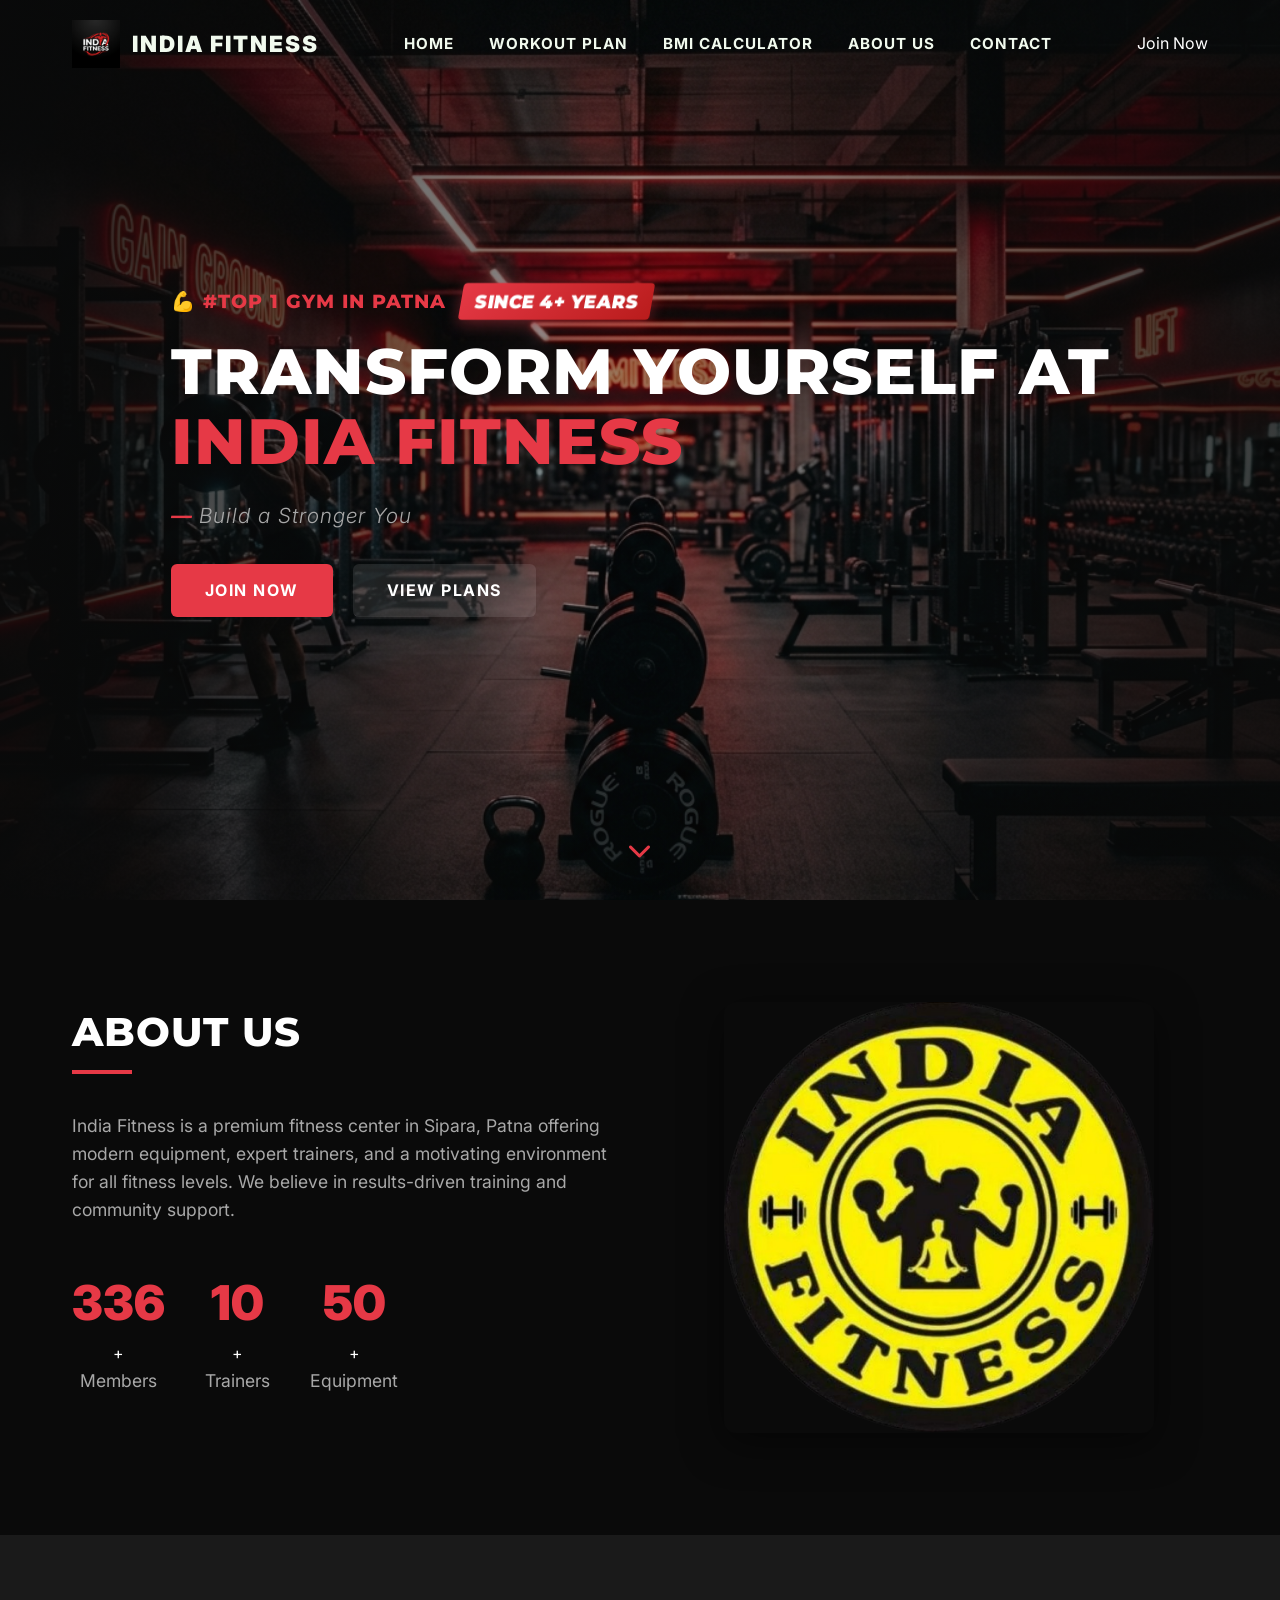
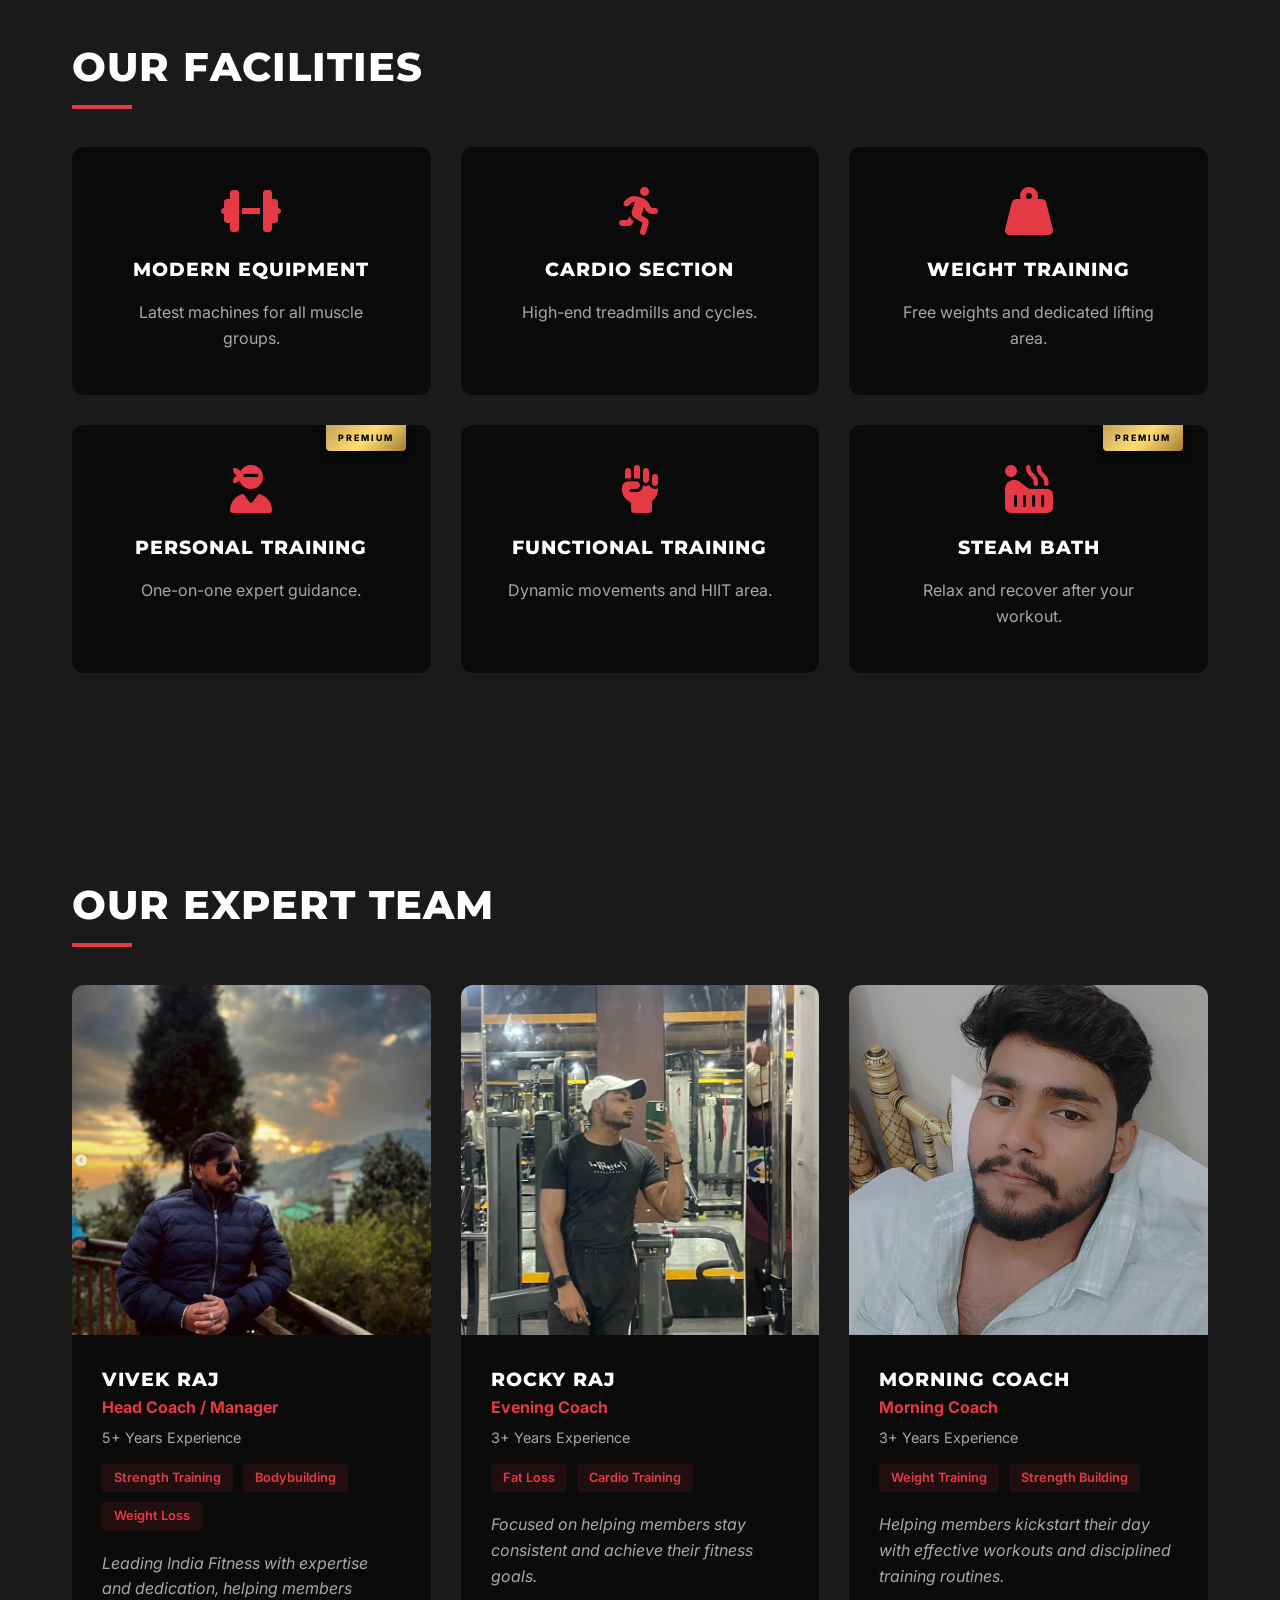
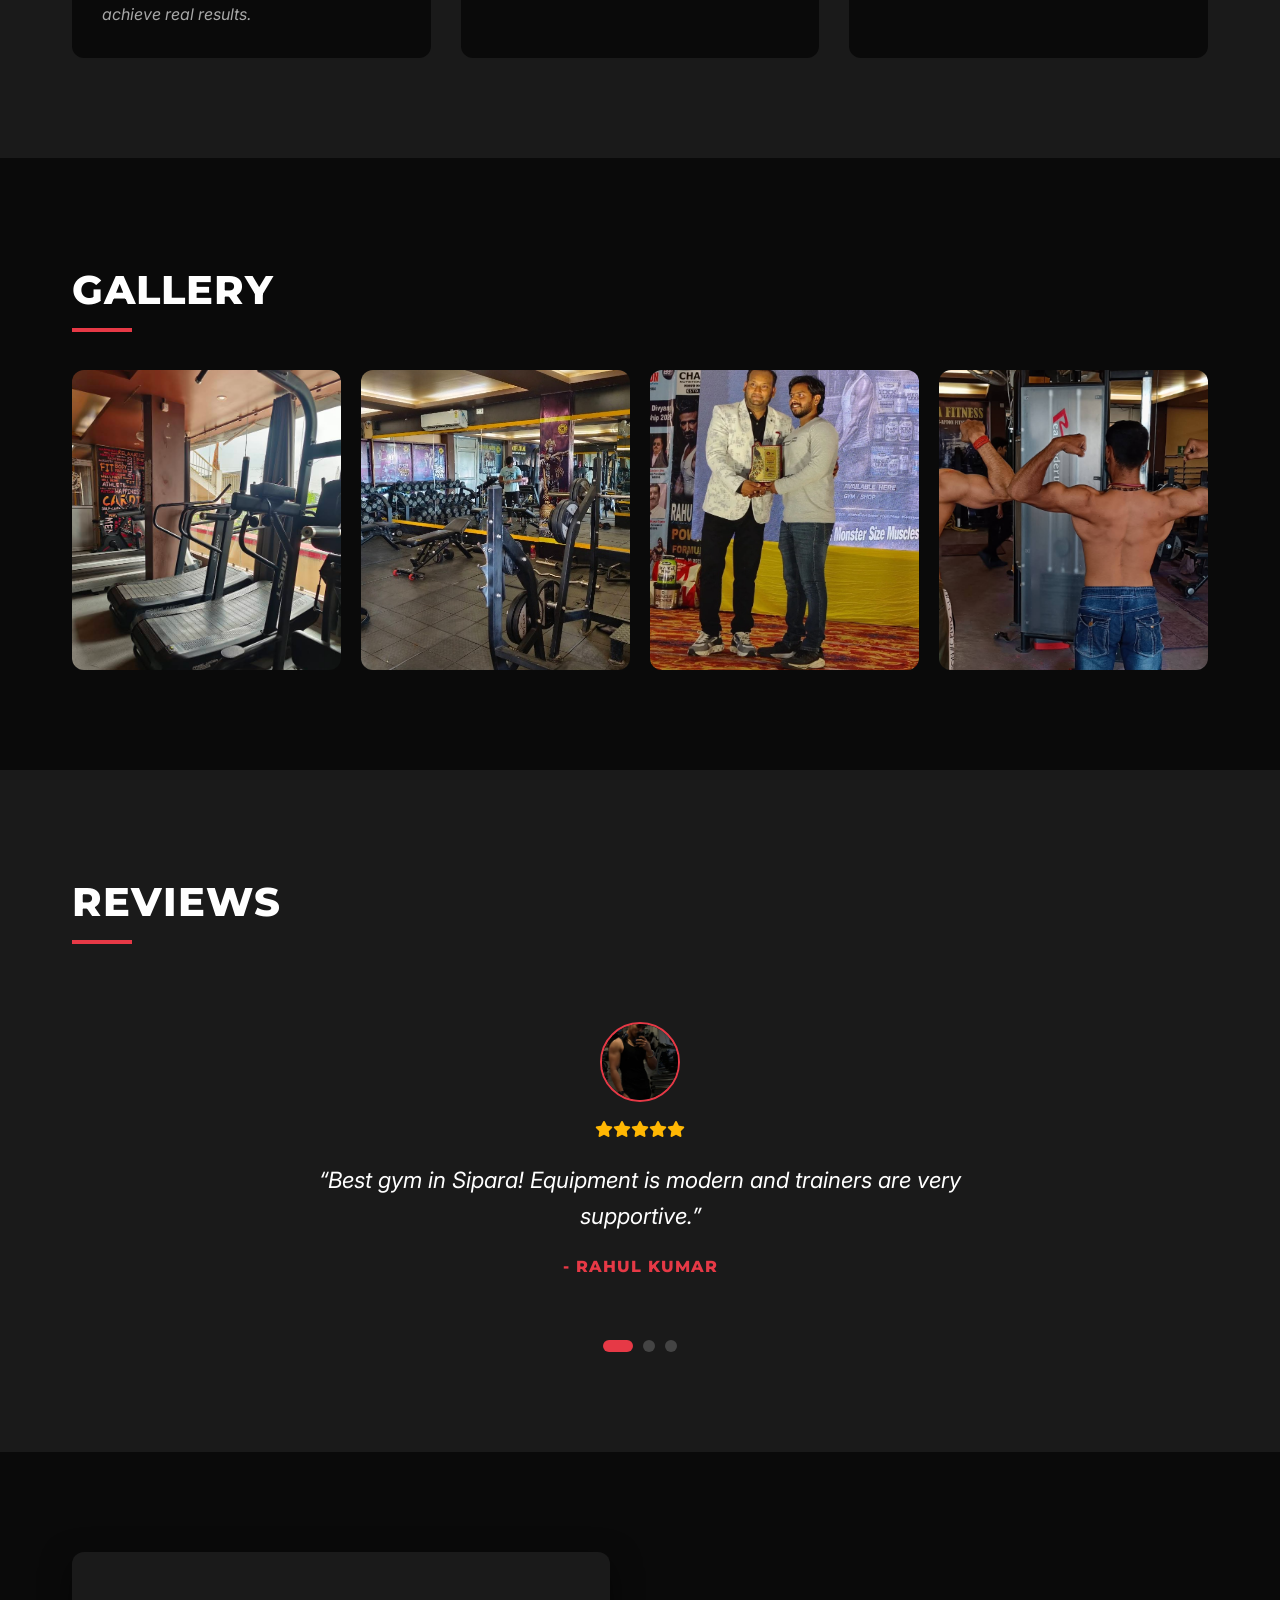
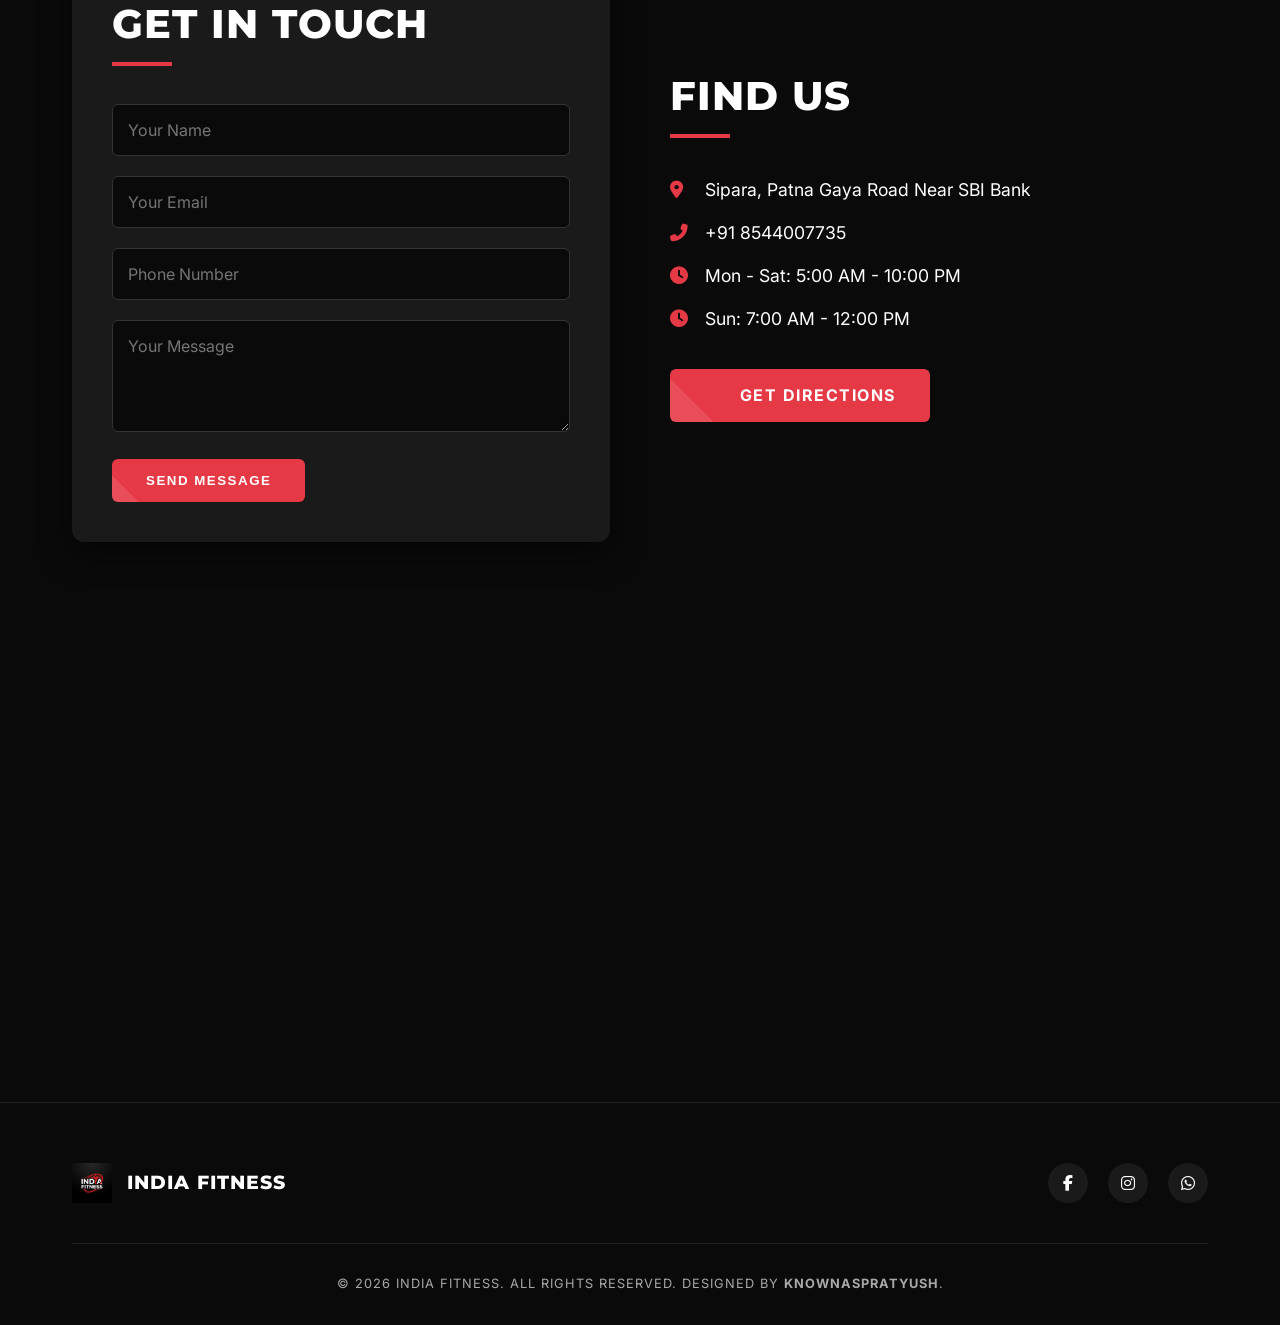
==== commit 6e7560cd: "Security: Implemented Smart Obfuscation for Web3Forms key" ====
--- a/index.html
+++ b/index.html
@@ -310,7 +310,8 @@
                 <div class="contact-form-container" data-aos="fade-right">
                     <h2 class="section-title">GET IN TOUCH</h2>
                     <form class="contact-form" id="contactForm">
-                        <!-- Key removed for security; handled via /api/contact -->
+                        <!-- Bot Protection Active -->
+
 
                         <div class="form-group">
                             <input type="text" id="contactName" name="name" class="form-control" placeholder="Your Name" required>
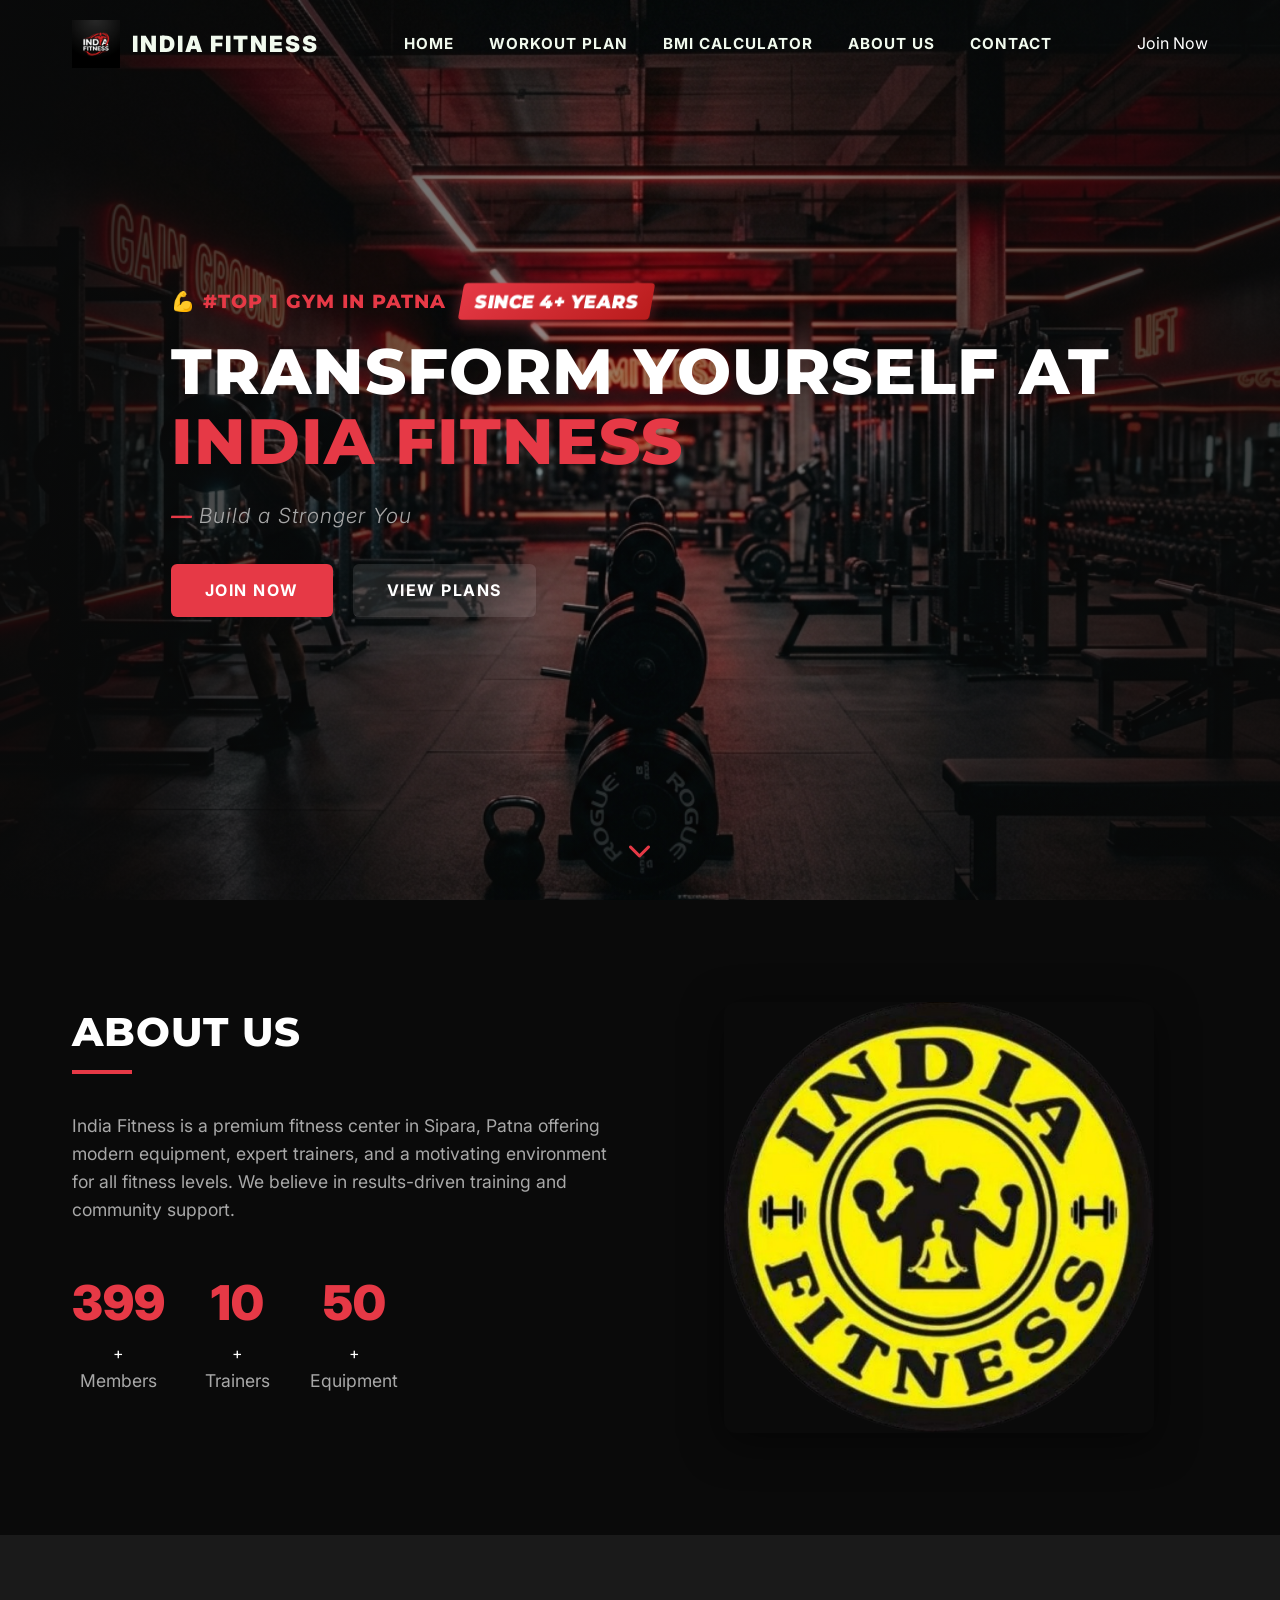
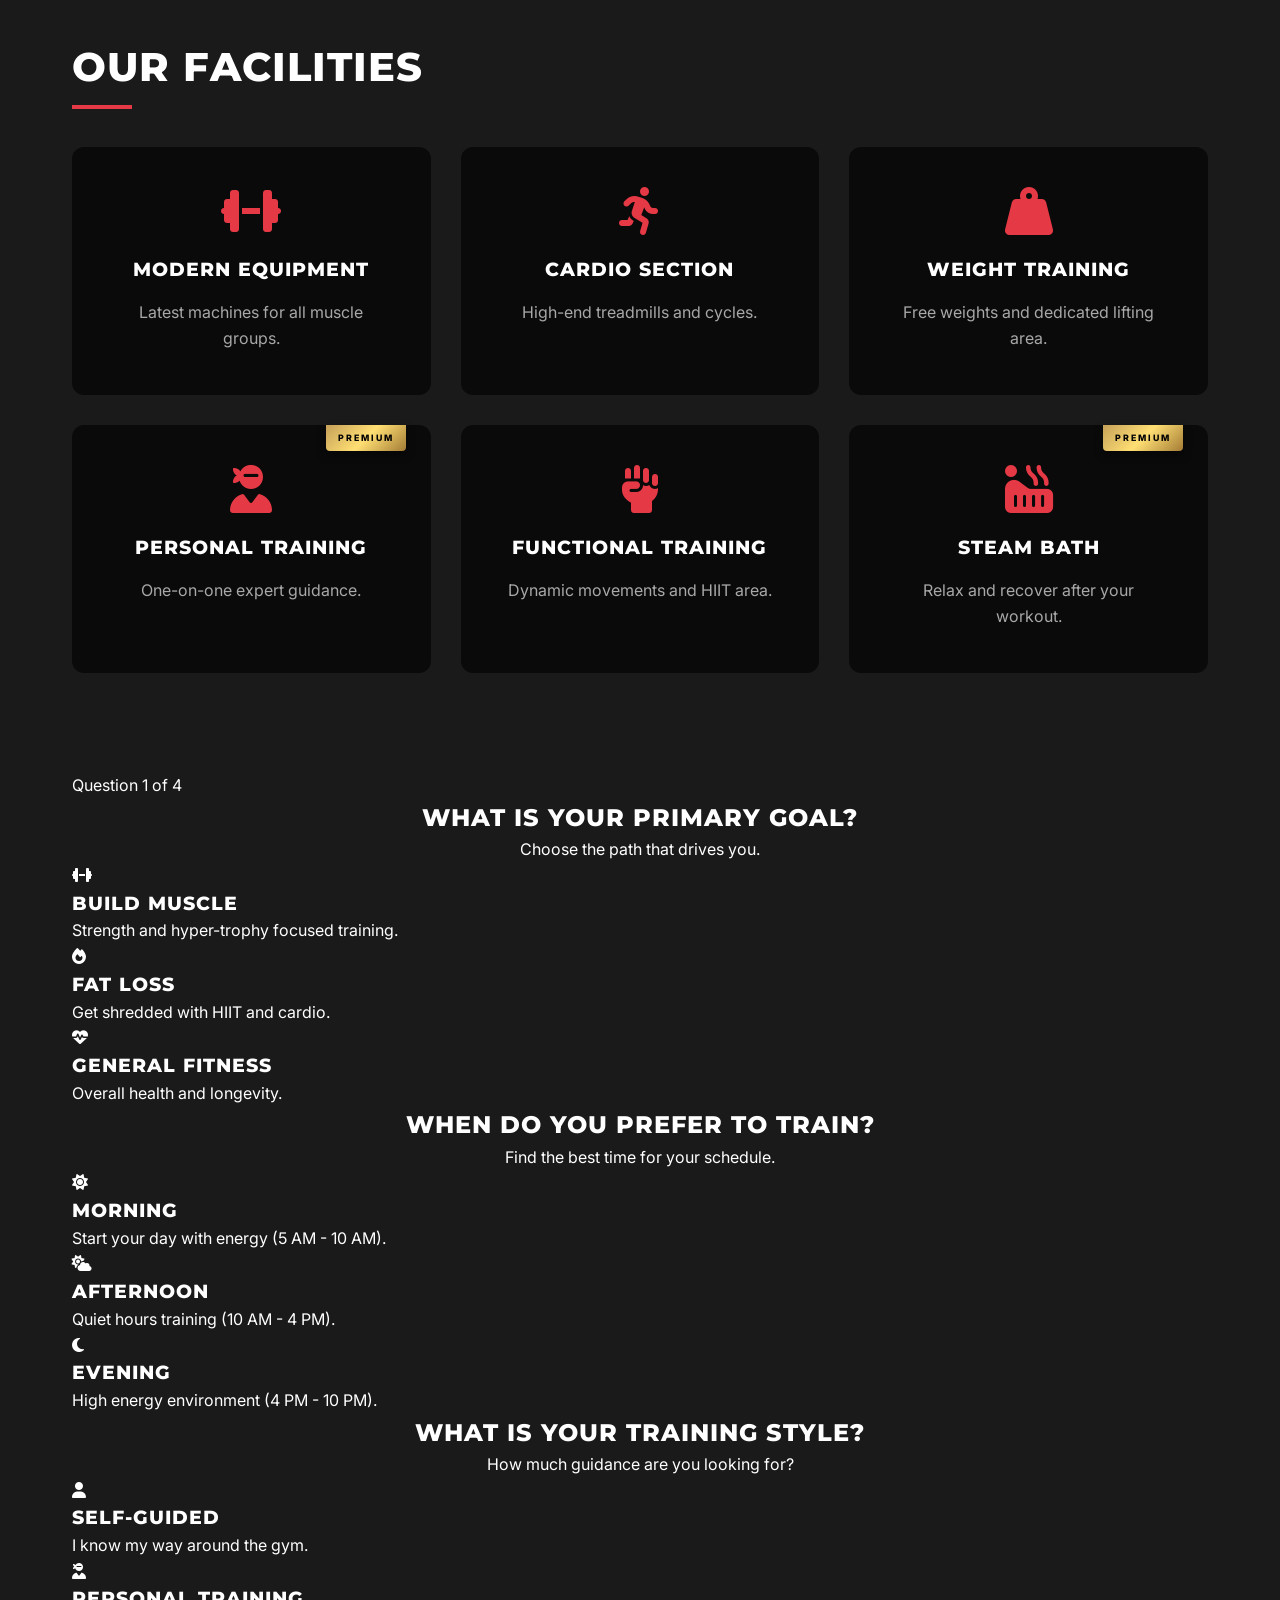
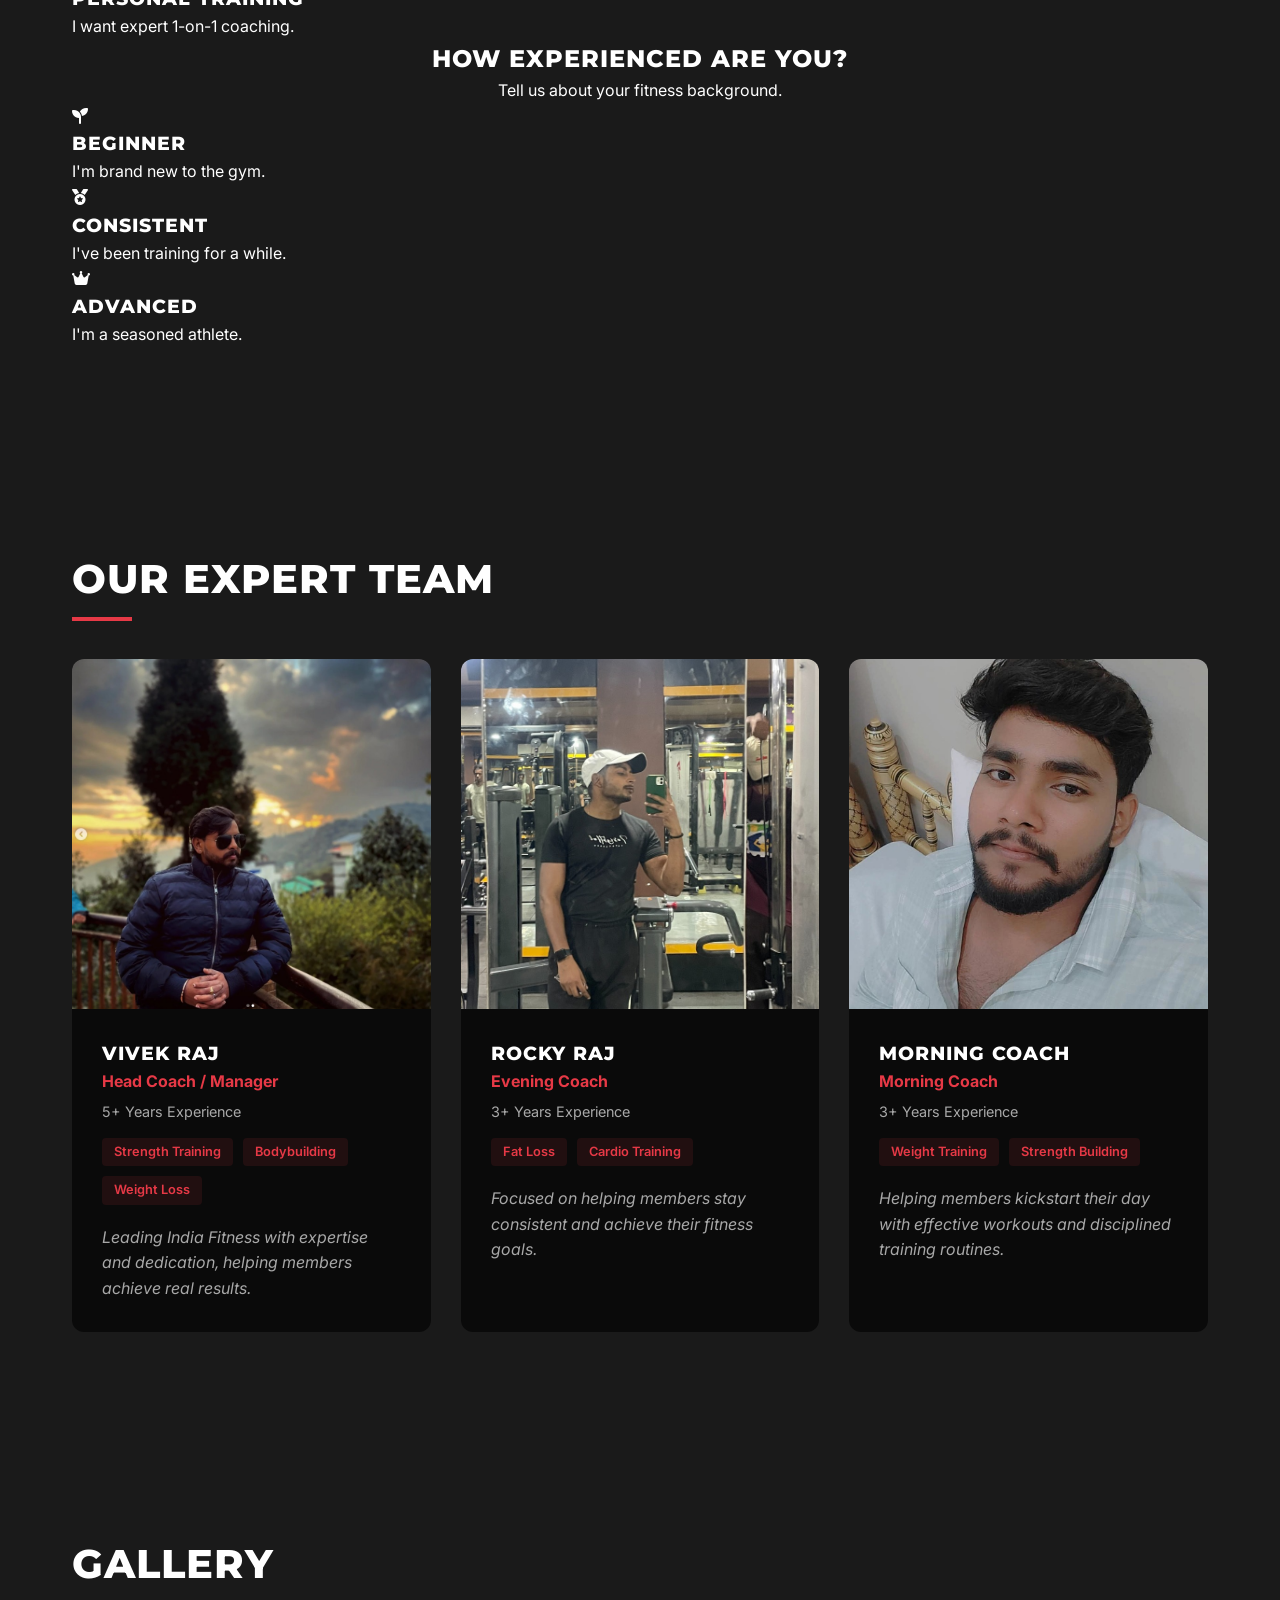
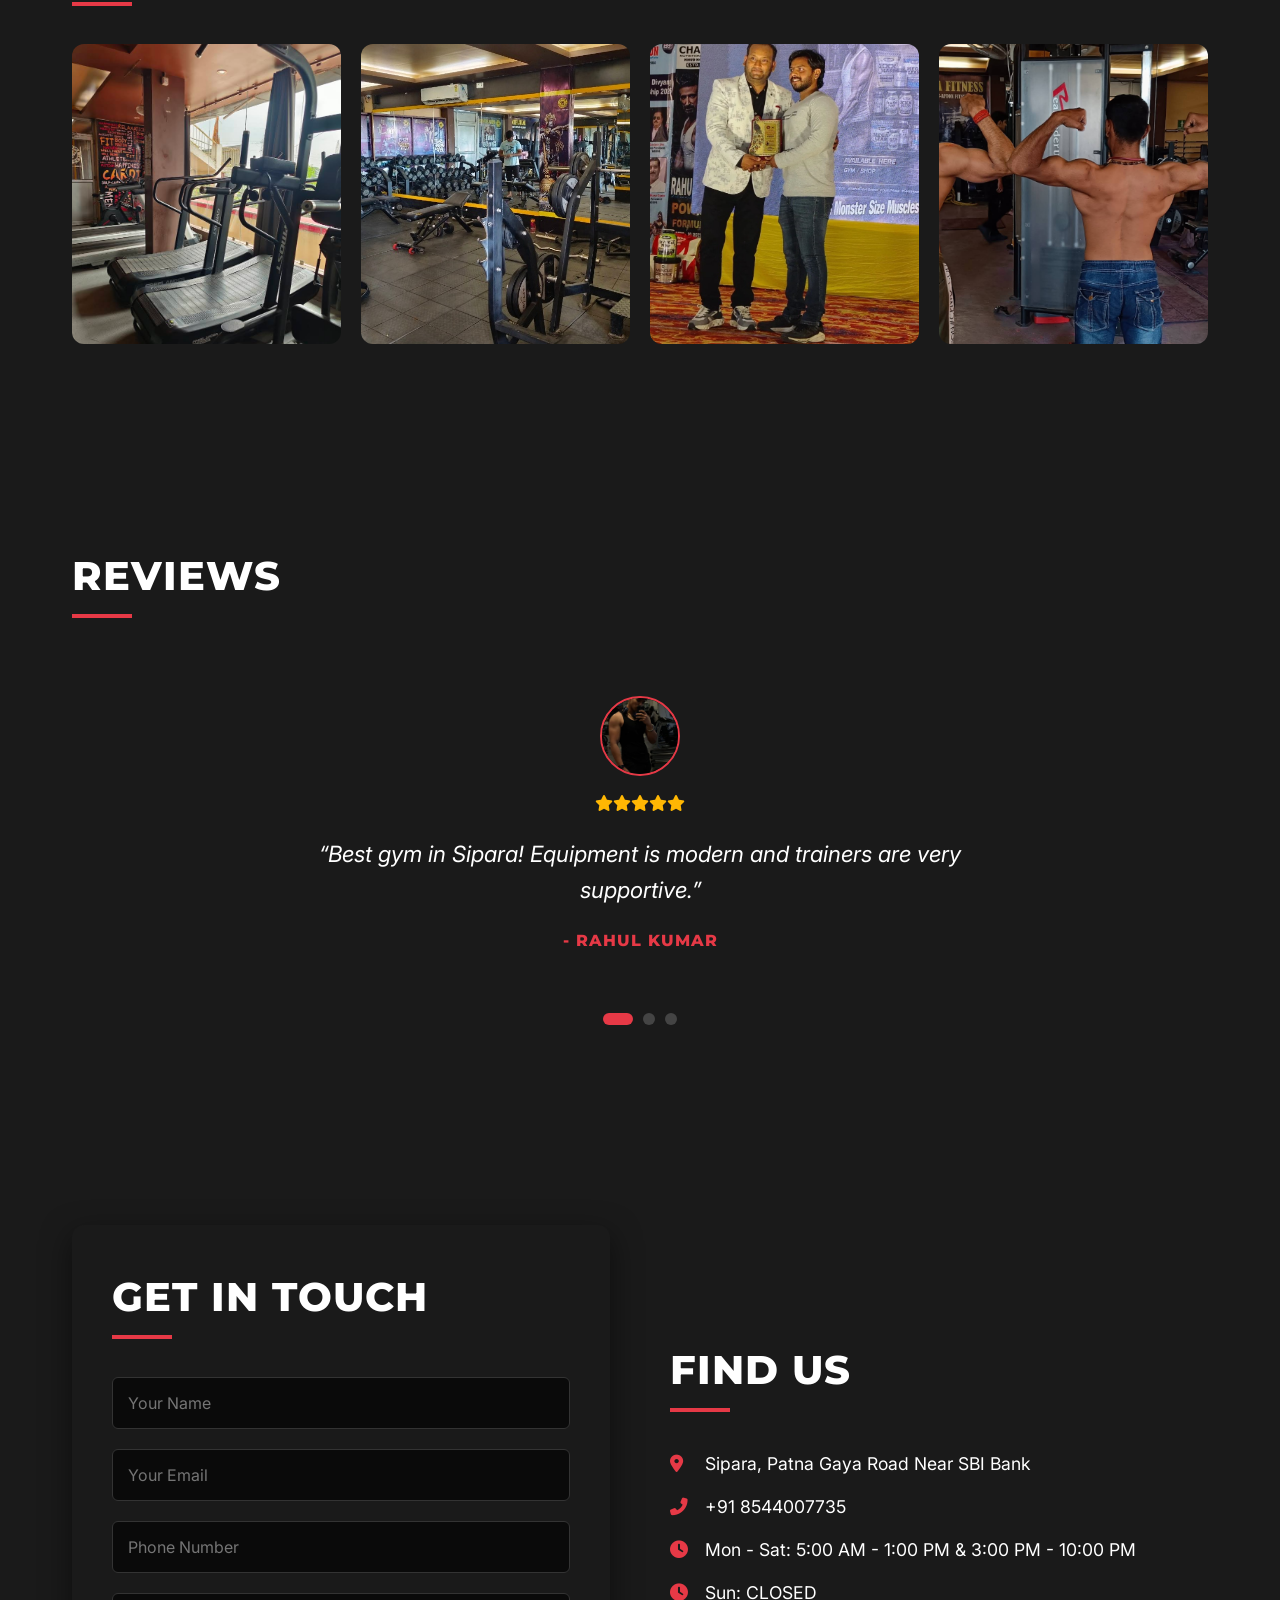
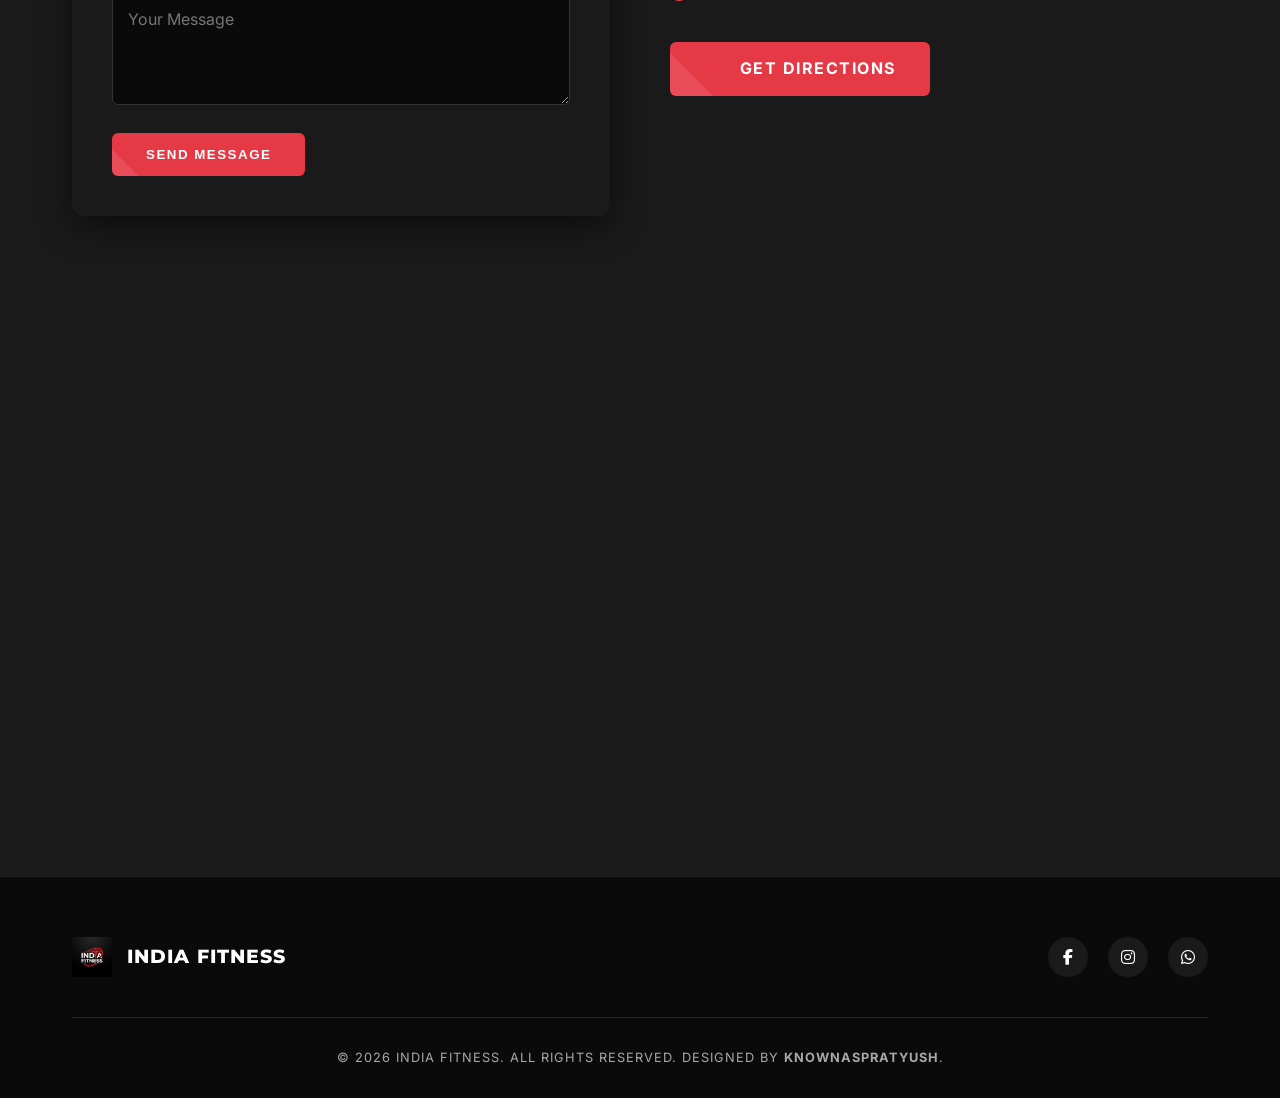
==== commit 60aae837: "Update: Revised gym operating hours for Mon-Sat split shifts and Sunday closure" ====
--- a/index.html
+++ b/index.html
@@ -22,7 +22,9 @@
     <link rel="stylesheet" href="https://cdnjs.cloudflare.com/ajax/libs/intl-tel-input/17.0.19/css/intlTelInput.css">
     <!-- Custom CSS -->
     <link rel="stylesheet" href="assets/css/style.css">
+    <link rel="stylesheet" href="assets/css/finder-quiz.css">
 </head>
+
 
 <body class="dark-theme">
 
@@ -161,6 +163,110 @@
                         <i class="fas fa-hot-tub"></i>
                         <h3>Steam Bath</h3>
                         <p>Relax and recover after your workout.</p>
+                    </div>
+                </div>
+            </div>
+        <!-- Membership Finder Quiz Section -->
+        <section id="finder-quiz" class="section">
+            <div class="container quiz-container">
+                <div class="quiz-progress-wrapper" data-aos="fade-up">
+                    <span class="step-indicator">Question 1 of 4</span>
+                    <div class="quiz-progress-bar">
+                        <div class="quiz-progress-fill"></div>
+                    </div>
+                </div>
+
+                <!-- Step 1: Goal -->
+                <div class="quiz-step active" data-step="goal">
+                    <h2 class="text-center">What is your primary goal?</h2>
+                    <p class="text-center">Choose the path that drives you.</p>
+                    <div class="options-grid">
+                        <div class="option-card" data-value="muscle">
+                            <i class="fas fa-dumbbell"></i>
+                            <h3>Build Muscle</h3>
+                            <p>Strength and hyper-trophy focused training.</p>
+                        </div>
+                        <div class="option-card" data-value="fatloss">
+                            <i class="fas fa-fire"></i>
+                            <h3>Fat Loss</h3>
+                            <p>Get shredded with HIIT and cardio.</p>
+                        </div>
+                        <div class="option-card" data-value="general">
+                            <i class="fas fa-heartbeat"></i>
+                            <h3>General Fitness</h3>
+                            <p>Overall health and longevity.</p>
+                        </div>
+                    </div>
+                </div>
+
+                <!-- Step 2: Time -->
+                <div class="quiz-step" data-step="time">
+                    <h2 class="text-center">When do you prefer to train?</h2>
+                    <p class="text-center">Find the best time for your schedule.</p>
+                    <div class="options-grid">
+                        <div class="option-card" data-value="morning">
+                            <i class="fas fa-sun"></i>
+                            <h3>Morning</h3>
+                            <p>Start your day with energy (5 AM - 10 AM).</p>
+                        </div>
+                        <div class="option-card" data-value="afternoon">
+                            <i class="fas fa-cloud-sun"></i>
+                            <h3>Afternoon</h3>
+                            <p>Quiet hours training (10 AM - 4 PM).</p>
+                        </div>
+                        <div class="option-card" data-value="evening">
+                            <i class="fas fa-moon"></i>
+                            <h3>Evening</h3>
+                            <p>High energy environment (4 PM - 10 PM).</p>
+                        </div>
+                    </div>
+                </div>
+
+                <!-- Step 3: Support -->
+                <div class="quiz-step" data-step="style">
+                    <h2 class="text-center">What is your training style?</h2>
+                    <p class="text-center">How much guidance are you looking for?</p>
+                    <div class="options-grid">
+                        <div class="option-card" data-value="solo">
+                            <i class="fas fa-user"></i>
+                            <h3>Self-Guided</h3>
+                            <p>I know my way around the gym.</p>
+                        </div>
+                        <div class="option-card" data-value="pt">
+                            <i class="fas fa-user-ninja"></i>
+                            <h3>Personal Training</h3>
+                            <p>I want expert 1-on-1 coaching.</p>
+                        </div>
+                    </div>
+                </div>
+
+                <!-- Step 4: Level -->
+                <div class="quiz-step" data-step="level">
+                    <h2 class="text-center">How experienced are you?</h2>
+                    <p class="text-center">Tell us about your fitness background.</p>
+                    <div class="options-grid">
+                        <div class="option-card" data-value="beginner">
+                            <i class="fas fa-seedling"></i>
+                            <h3>Beginner</h3>
+                            <p>I'm brand new to the gym.</p>
+                        </div>
+                        <div class="option-card" data-value="intermediate">
+                            <i class="fas fa-medal"></i>
+                            <h3>Consistent</h3>
+                            <p>I've been training for a while.</p>
+                        </div>
+                        <div class="option-card" data-value="advanced">
+                            <i class="fas fa-crown"></i>
+                            <h3>Advanced</h3>
+                            <p>I'm a seasoned athlete.</p>
+                        </div>
+                    </div>
+                </div>
+
+                <!-- Step 5: Result -->
+                <div class="quiz-step" data-step="result">
+                    <div id="quiz-result-node">
+                        <!-- Result injected by JS -->
                     </div>
                 </div>
             </div>
@@ -343,8 +449,9 @@
                     <h2 class="section-title">FIND US</h2>
                     <p><i class="fas fa-map-marker-alt"></i> Sipara, Patna Gaya Road Near SBI Bank</p>
                     <p><i class="fas fa-phone-alt"></i> <a href="tel:8544007735">+91 8544007735</a></p>
-                    <p><i class="fas fa-clock"></i> Mon - Sat: 5:00 AM - 10:00 PM</p>
-                    <p><i class="fas fa-clock"></i> Sun: 7:00 AM - 12:00 PM</p>
+                    <p><i class="fas fa-clock"></i> Mon - Sat: 5:00 AM - 1:00 PM & 3:00 PM - 10:00 PM</p>
+                    <p><i class="fas fa-clock"></i> Sun: CLOSED</p>
+
                     <a href="https://www.google.com/maps/dir/?api=1&destination=25.5825166,85.1282286" target="_blank"
                         class="btn btn-primary" style="margin-top: 20px;">
                         <i class="fas fa-directions"></i> Get Directions
@@ -386,7 +493,9 @@
     <!-- intl-tel-input JS -->
     <script src="https://cdnjs.cloudflare.com/ajax/libs/intl-tel-input/17.0.19/js/intlTelInput.min.js"></script>
     <script src="assets/js/cms-loader.js"></script>
+    <script src="assets/js/finder-quiz.js"></script>
     <script src="assets/js/main.js"></script>
 </body>
 
+
 </html>
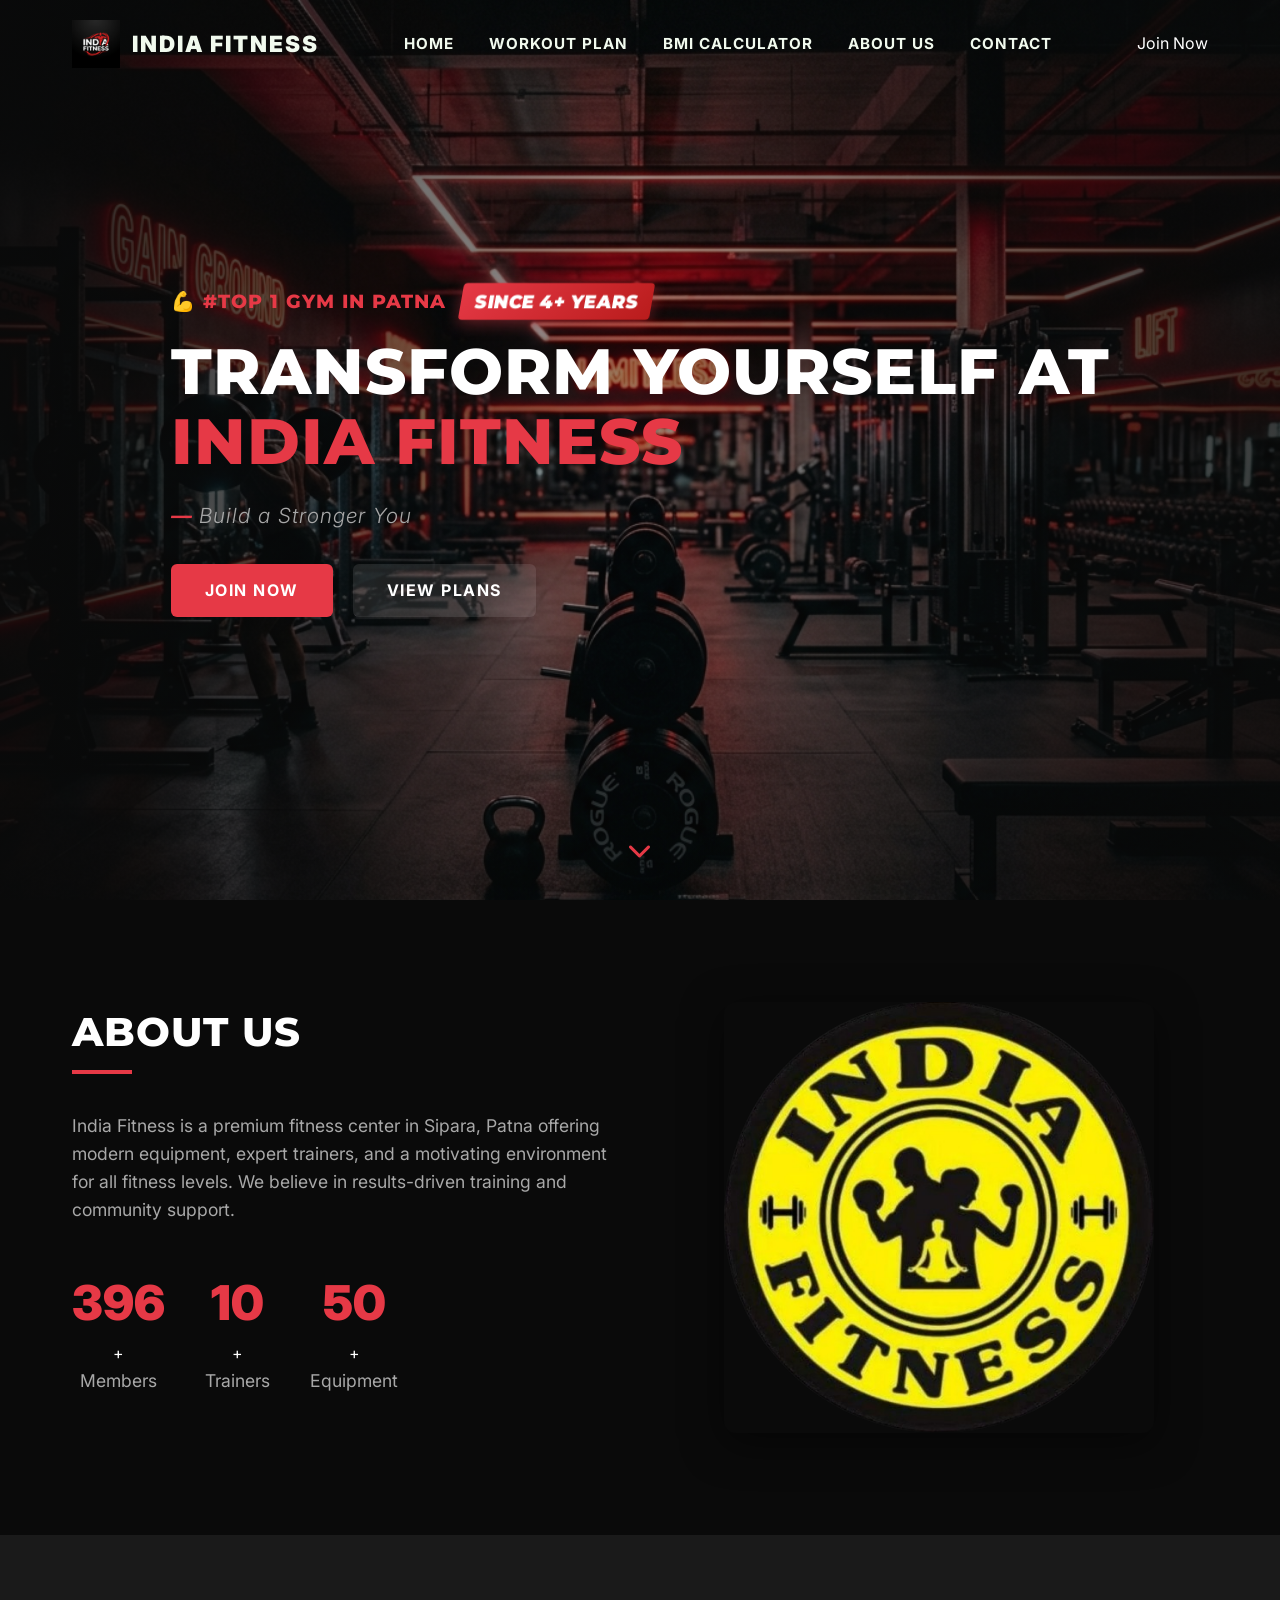
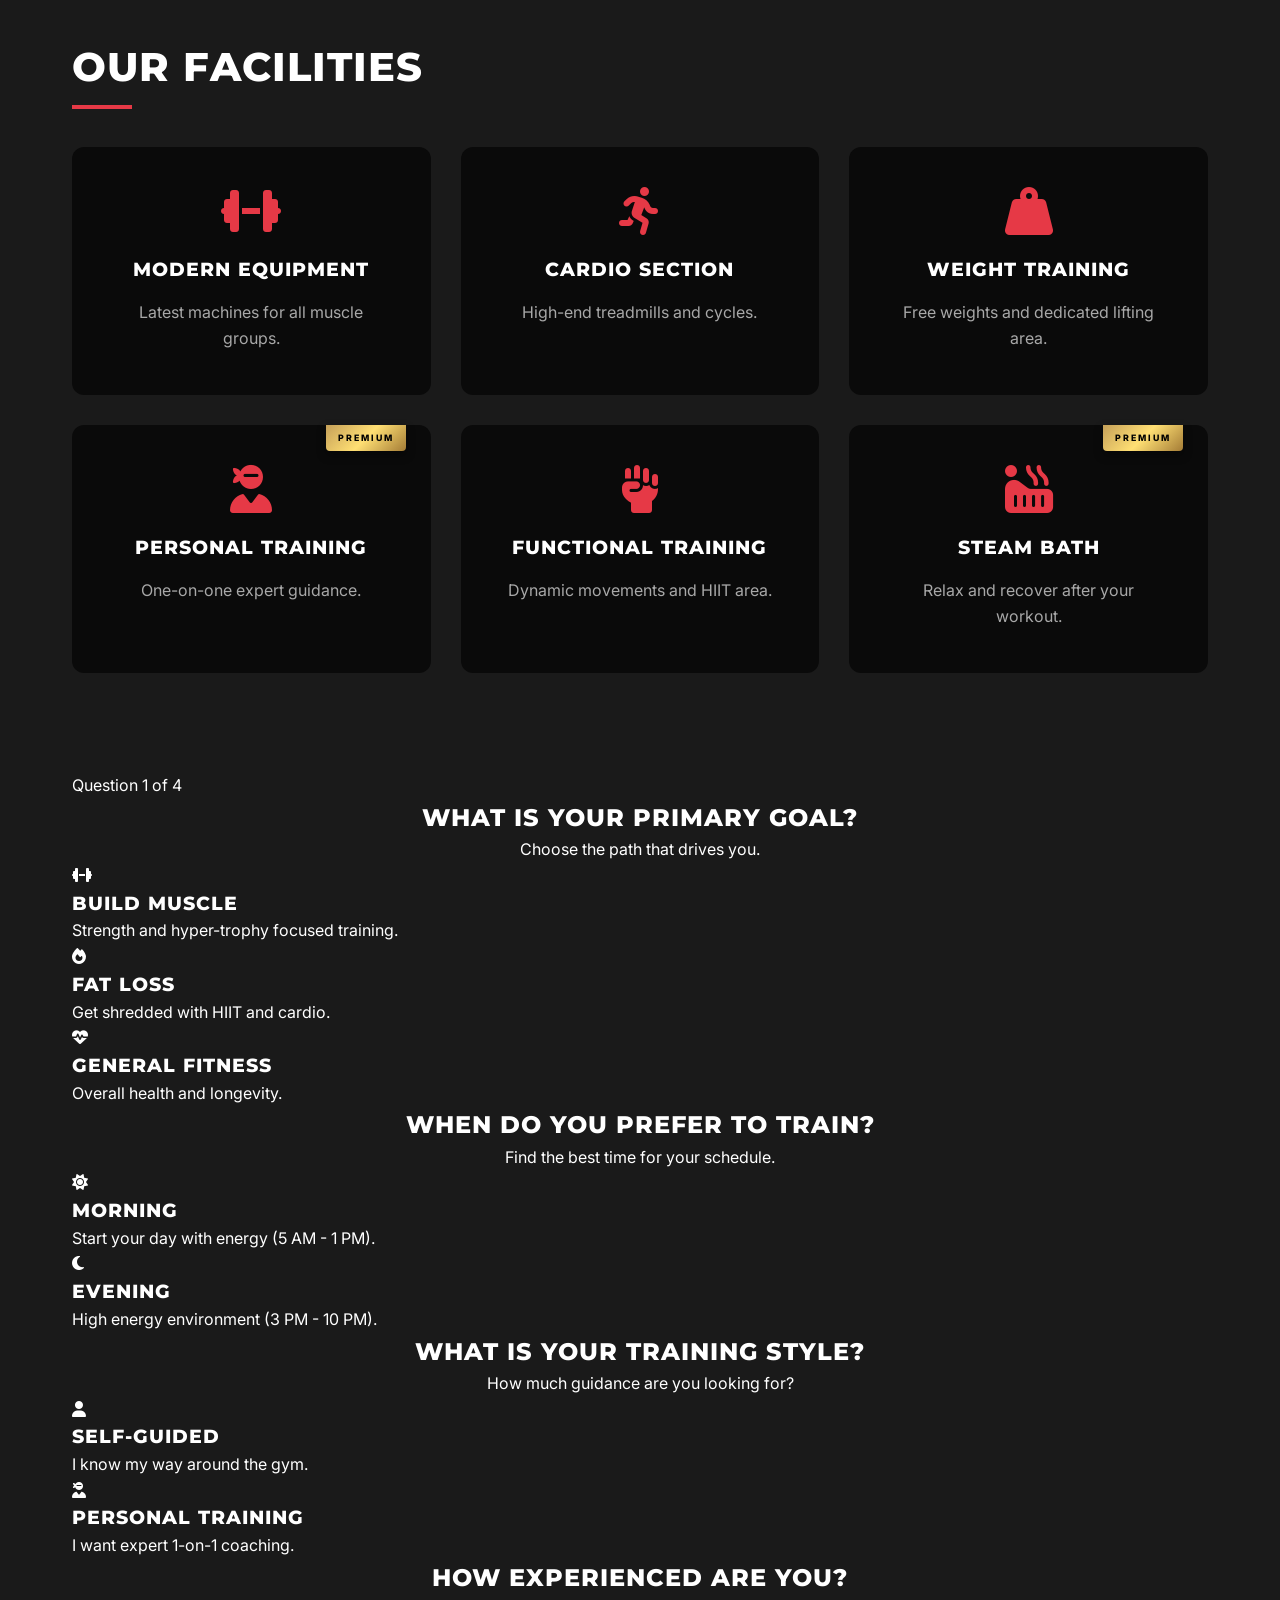
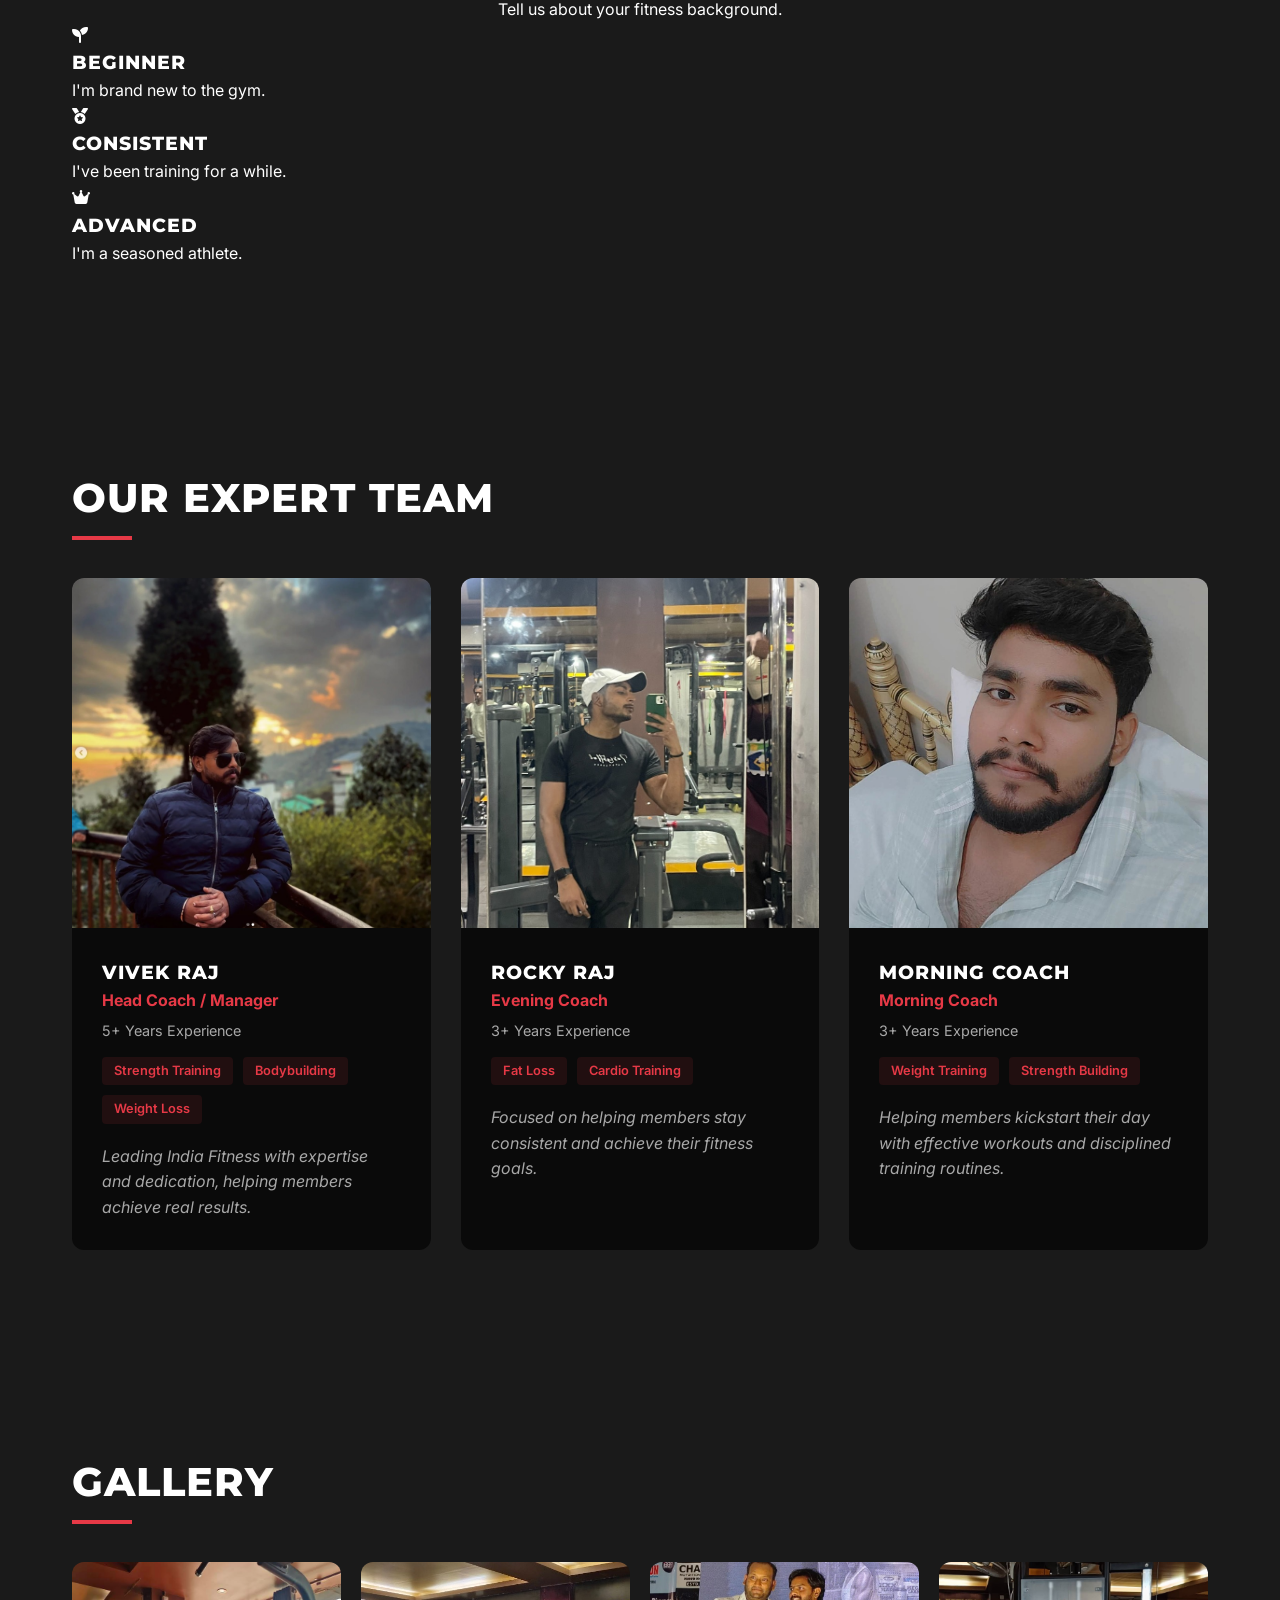
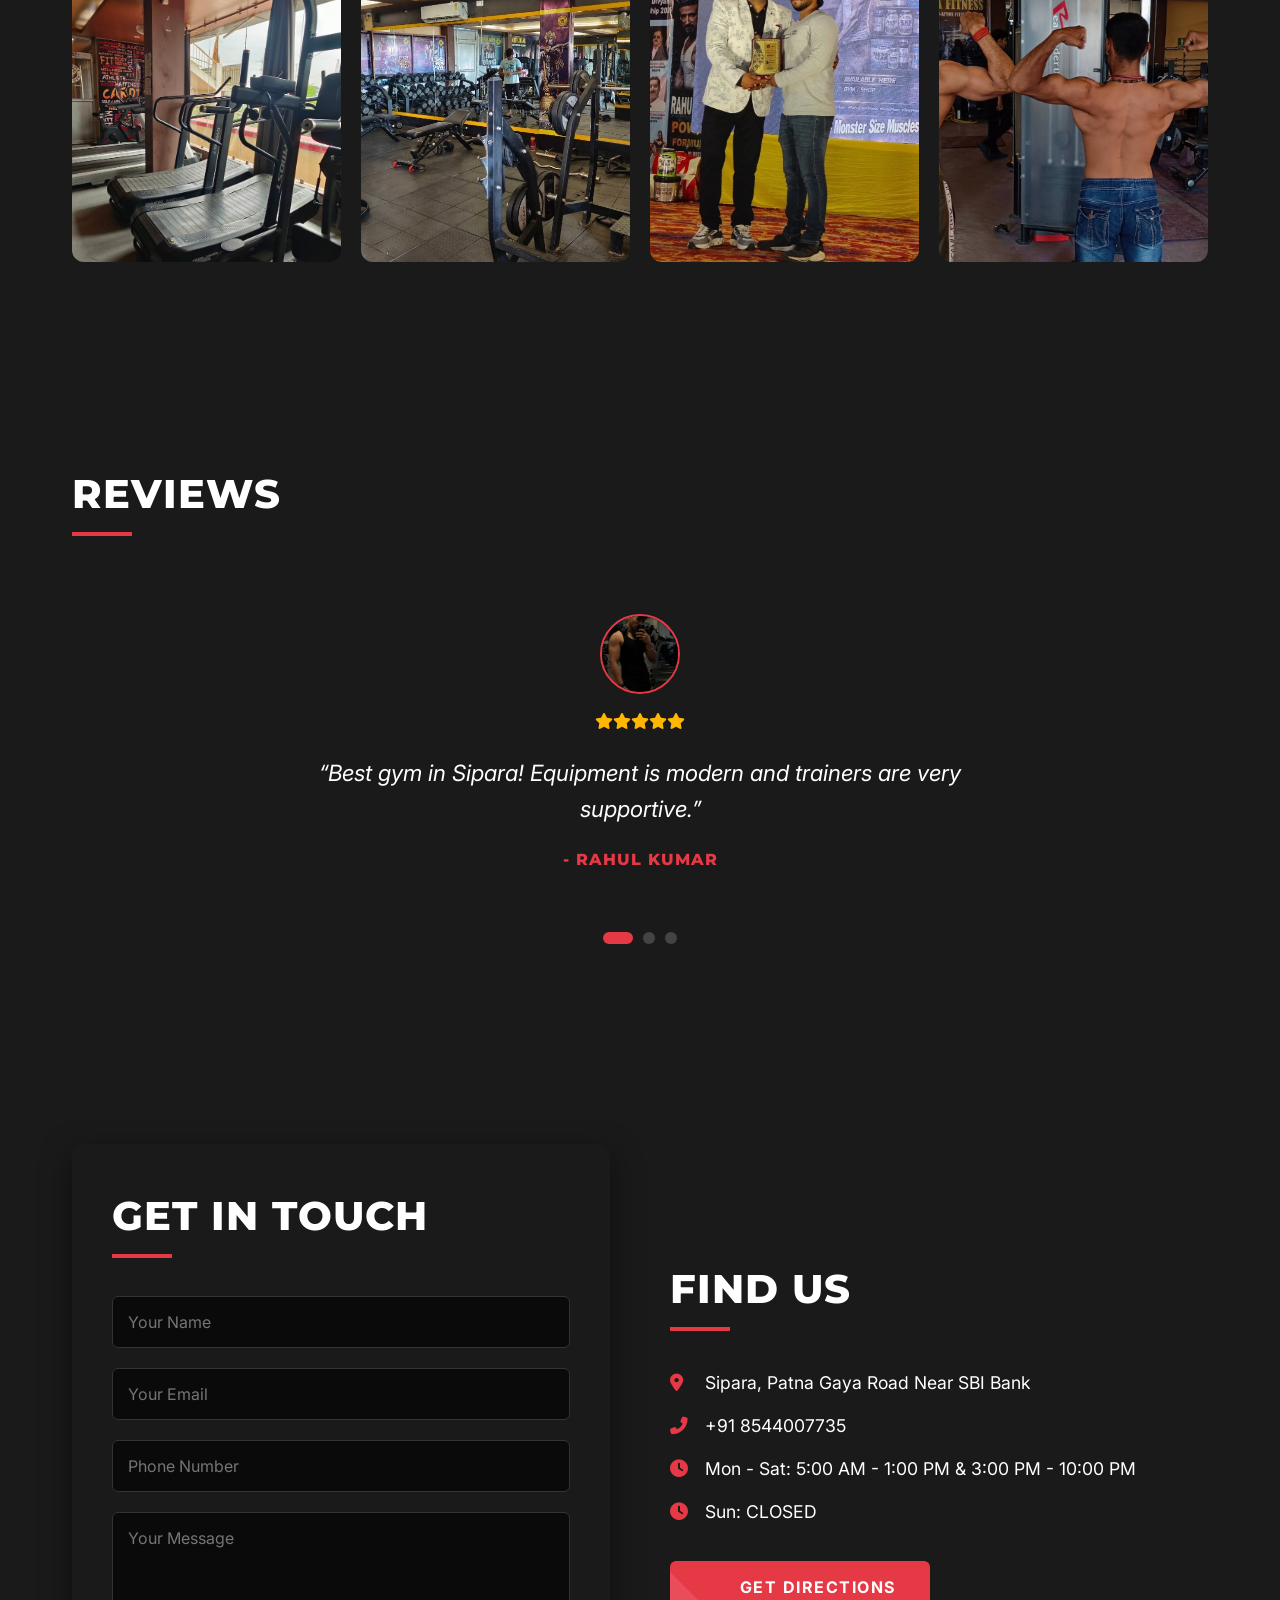
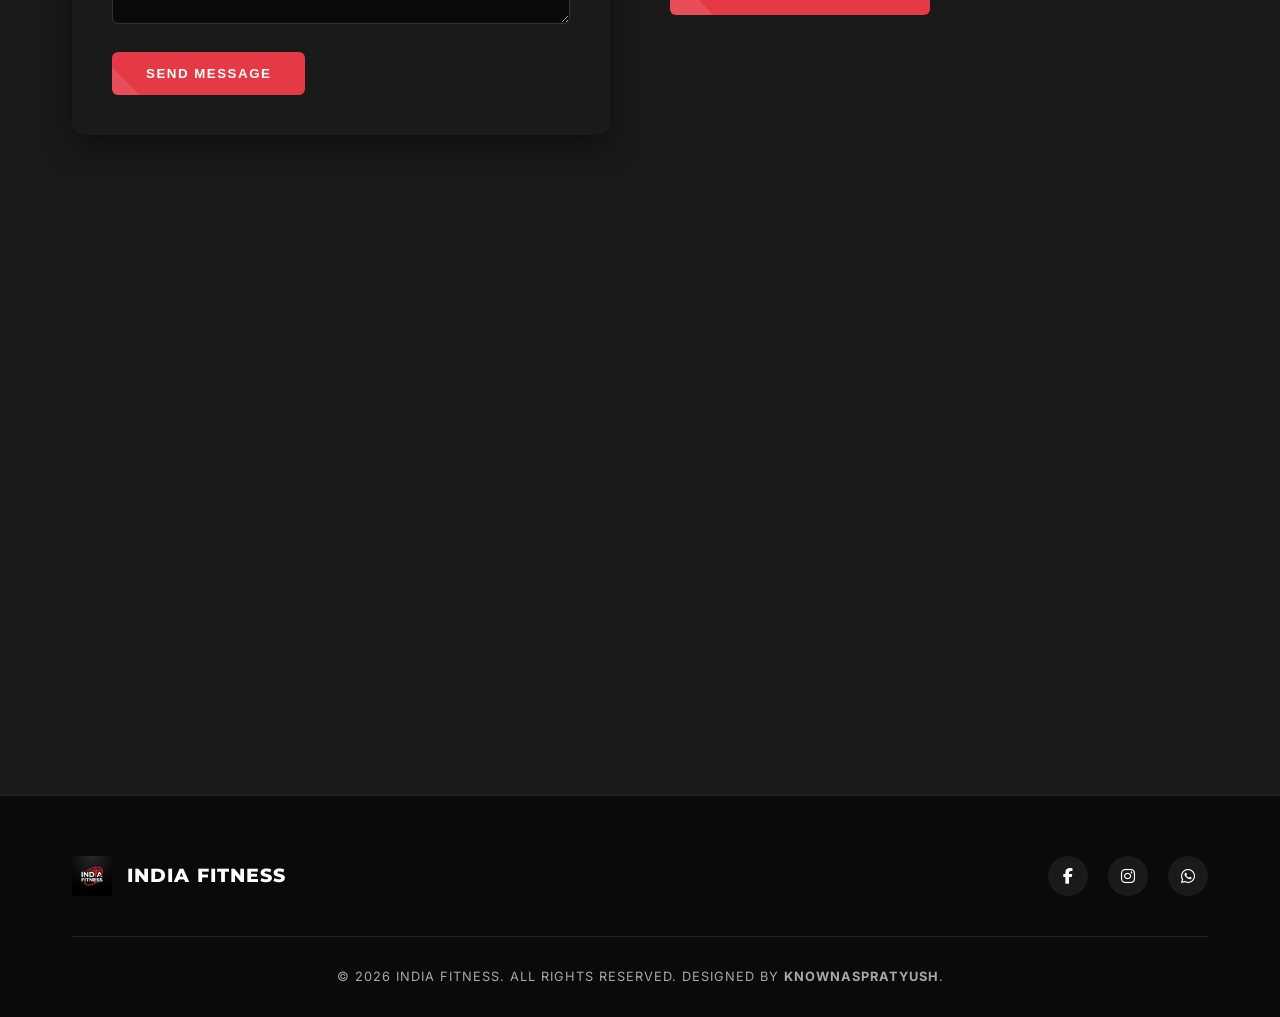
==== commit 1e82074e: "Cleanup: Removed Afternoon option from quiz to match new split-shift hours" ====
--- a/index.html
+++ b/index.html
@@ -207,18 +207,14 @@
                         <div class="option-card" data-value="morning">
                             <i class="fas fa-sun"></i>
                             <h3>Morning</h3>
-                            <p>Start your day with energy (5 AM - 10 AM).</p>
-                        </div>
-                        <div class="option-card" data-value="afternoon">
-                            <i class="fas fa-cloud-sun"></i>
-                            <h3>Afternoon</h3>
-                            <p>Quiet hours training (10 AM - 4 PM).</p>
+                            <p>Start your day with energy (5 AM - 1 PM).</p>
                         </div>
                         <div class="option-card" data-value="evening">
                             <i class="fas fa-moon"></i>
                             <h3>Evening</h3>
-                            <p>High energy environment (4 PM - 10 PM).</p>
-                        </div>
+                            <p>High energy environment (3 PM - 10 PM).</p>
+                        </div>
+
                     </div>
                 </div>
 
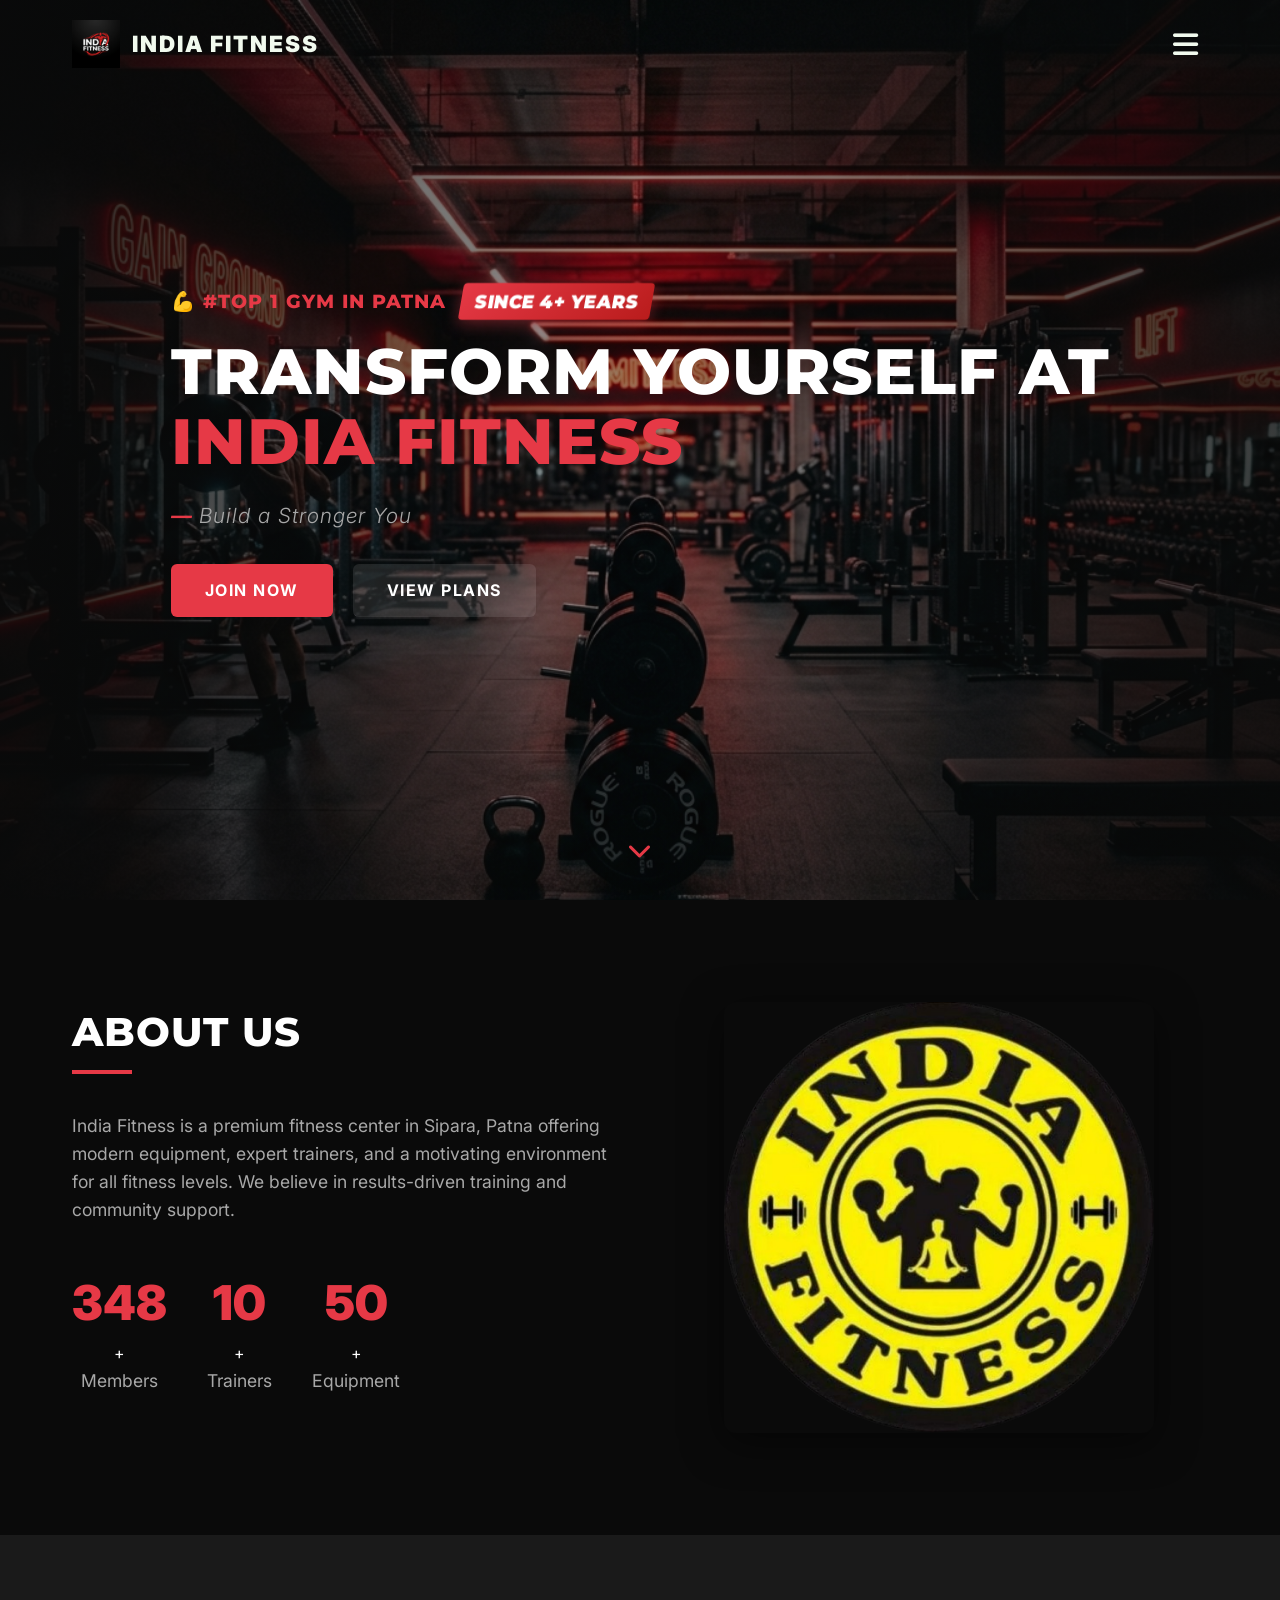
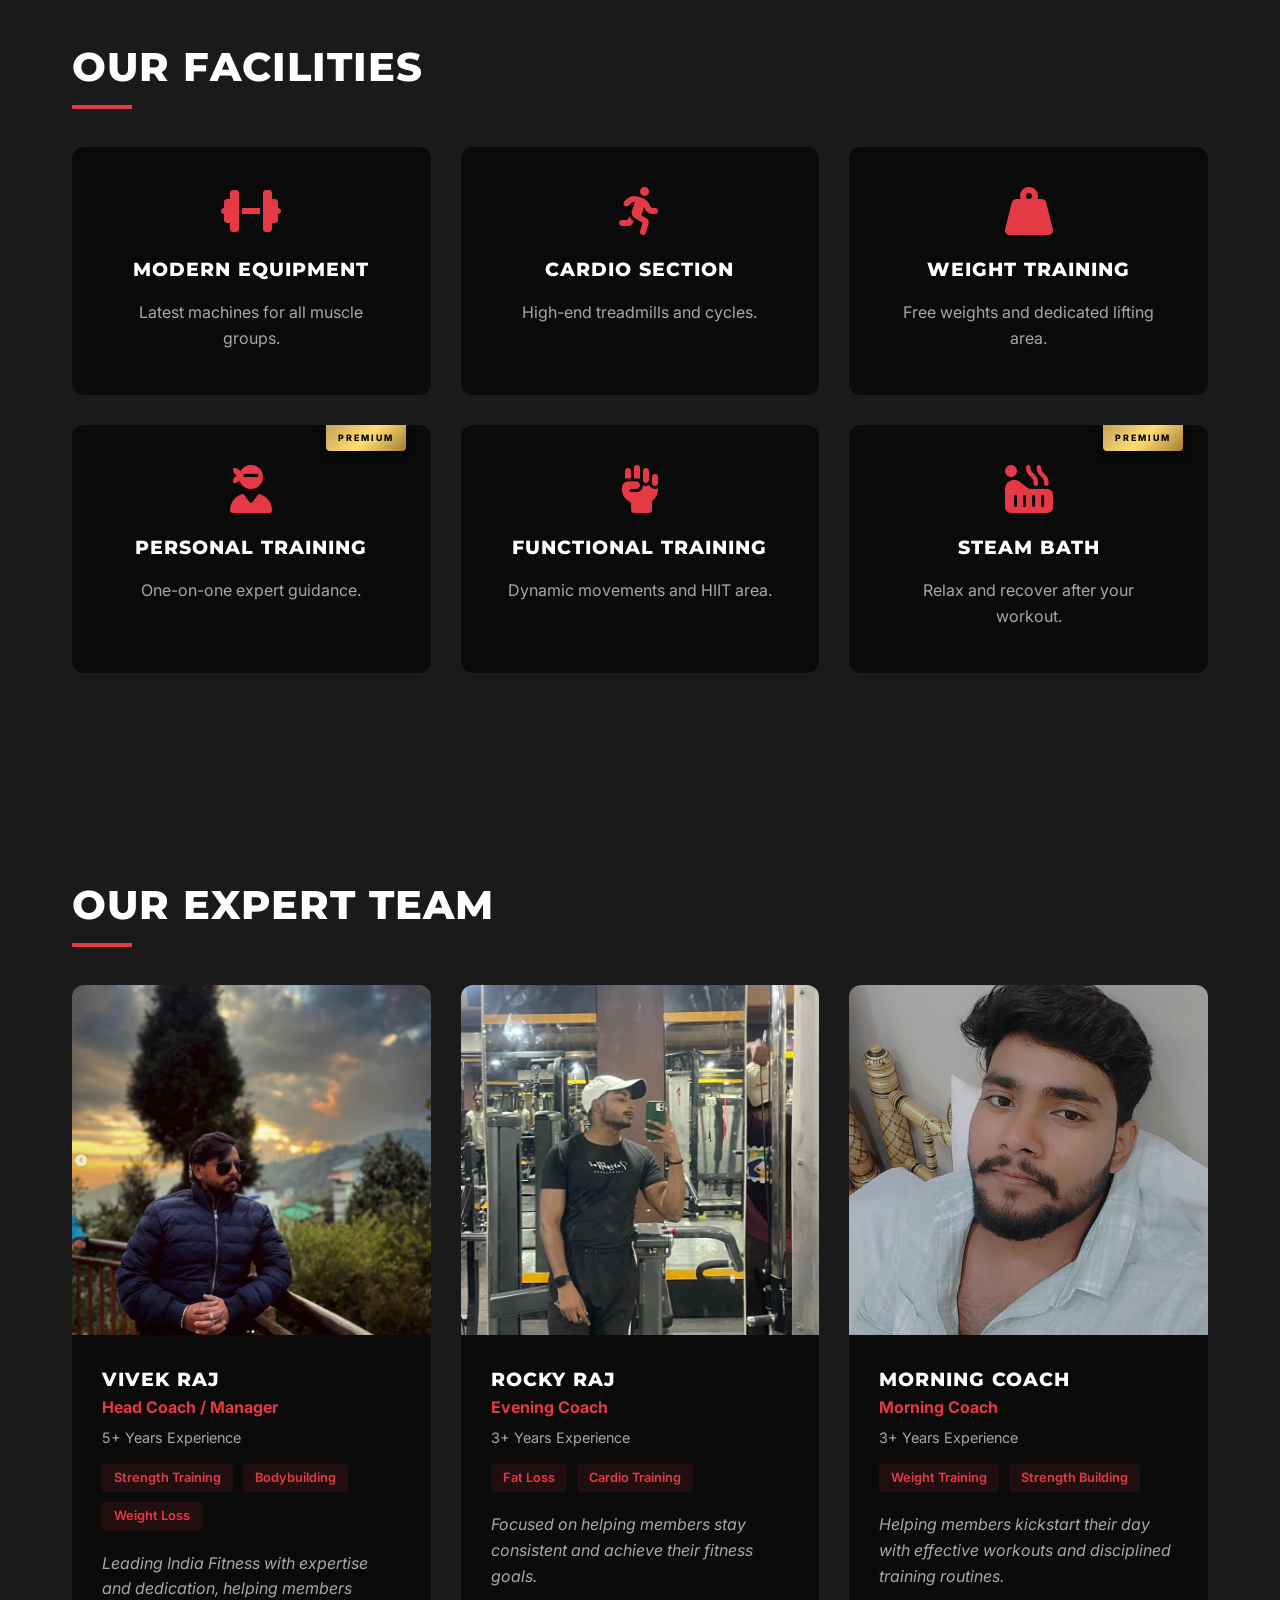
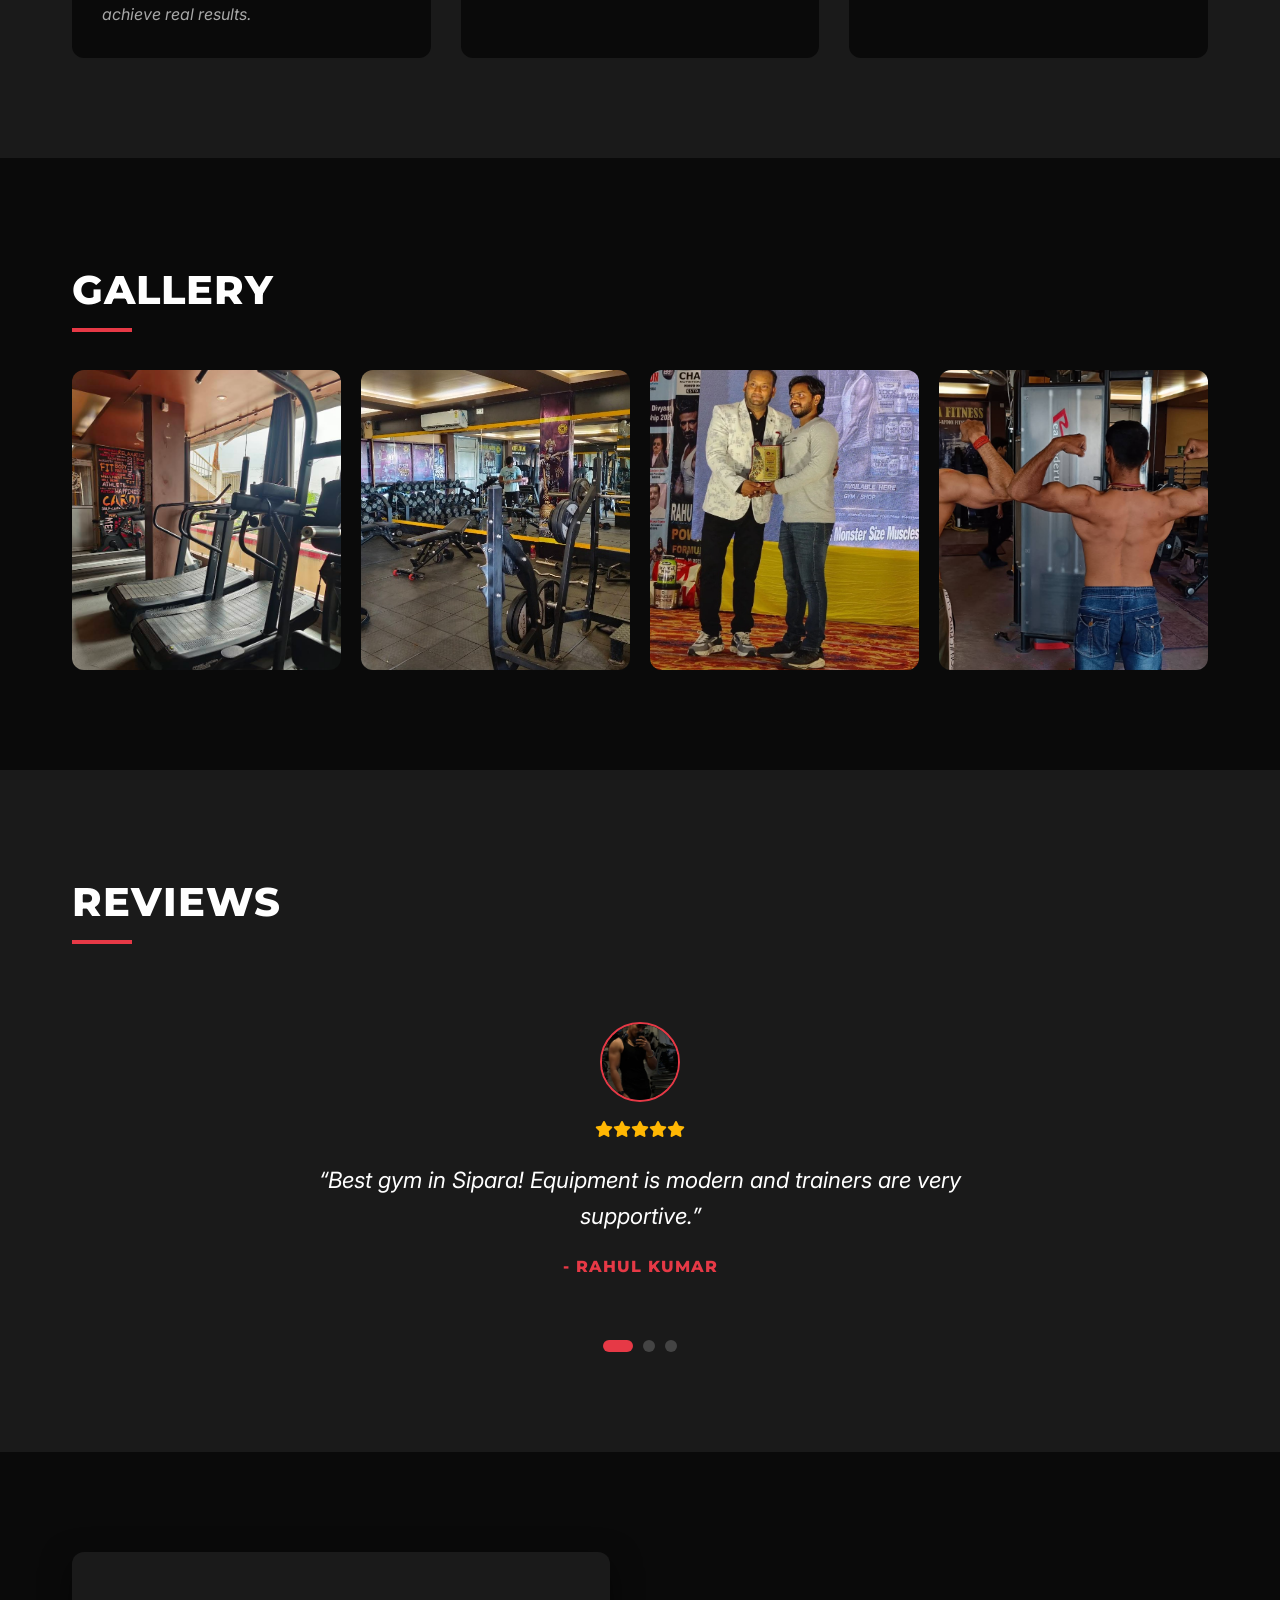
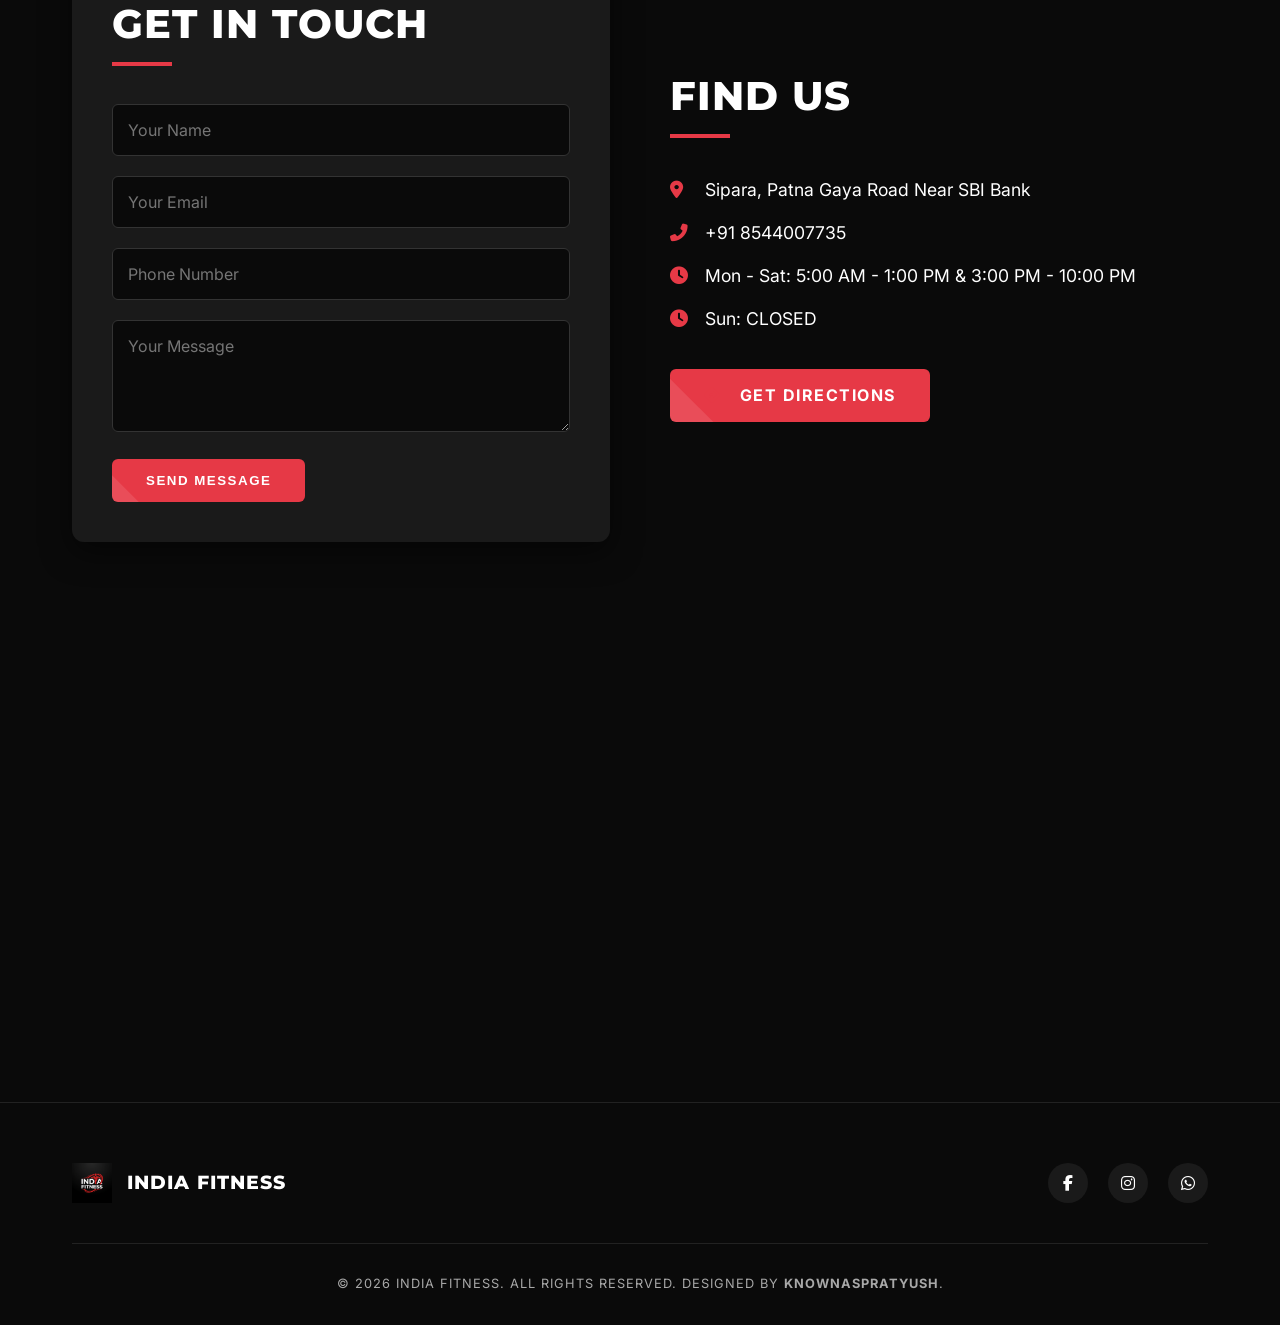
==== commit f3a33a94: "UI Overhaul: Elite Side-Drawer & Dedicated Membership Page" ====
--- a/index.html
+++ b/index.html
@@ -40,20 +40,27 @@
     <header id="main-header">
         <nav class="container">
             <div class="logo">
-                <a href="/">
+                <a href="index.html">
                     <img src="assets/images/logo.png" alt="India Fitness">
                     <span>INDIA FITNESS</span>
                 </a>
             </div>
             
+            <div class="header-actions">
+                <div class="menu-toggle">
+                    <i class="fas fa-bars"></i>
+                </div>
+            </div>
+
             <ul class="nav-links">
                 <li><a href="index.html">Home</a></li>
                 <li><a href="workout.html">Workout Plan</a></li>
                 <li><a href="bmi.html">BMI Calculator</a></li>
-                <li><a href="#about">About Us</a></li>
+                <li><a href="plans.html">Membership Plans</a></li>
+                <li><a href="index.html#about">About Us</a></li>
                 <li><a href="index.html#contact">Contact</a></li>
-                <li class="mobile-only"><a href="https://wa.me/918544007735" target="_blank" class="accent-red">Join Now</a></li>
-                <!-- Dynamic Workout Summary -->
+                
+                <!-- Dynamic Workout Summary inside Drawer -->
                 <li id="drawer-summary-container" style="display: none;">
                     <div class="drawer-summary">
                         <div class="summary-header">
@@ -68,13 +75,6 @@
                     </div>
                 </li>
             </ul>
-
-            <div class="header-actions">
-                <a href="https://wa.me/918544007735" target="_blank" class="cta-nav mobile-hide">Join Now</a>
-                <div class="menu-toggle">
-                    <i class="fas fa-bars"></i>
-                </div>
-            </div>
         </nav>
     </header>
 
@@ -90,7 +90,7 @@
                 </div>
                 <div class="hero-btns animate-text">
                     <a href="https://wa.me/918544007735?text=Hey%20India%20Fitness!%20I%20just%20saw%20your%20website%20and%20I%20want%20to%20join%20the%20TOP%201%20GYM%20in%20Patna.%20Please%20share%20the%20details!" target="_blank" class="btn btn-primary magnetic">JOIN NOW</a>
-                    <a href="#plans" class="btn btn-secondary magnetic">VIEW PLANS</a>
+                    <a href="plans.html" class="btn btn-secondary magnetic">VIEW PLANS</a>
                 </div>
             </div>
             <div class="scroll-down">
@@ -166,112 +166,11 @@
                     </div>
                 </div>
             </div>
-        <!-- Membership Finder Quiz Section -->
-        <section id="finder-quiz" class="section">
-            <div class="container quiz-container">
-                <div class="quiz-progress-wrapper" data-aos="fade-up">
-                    <span class="step-indicator">Question 1 of 4</span>
-                    <div class="quiz-progress-bar">
-                        <div class="quiz-progress-fill"></div>
-                    </div>
-                </div>
-
-                <!-- Step 1: Goal -->
-                <div class="quiz-step active" data-step="goal">
-                    <h2 class="text-center">What is your primary goal?</h2>
-                    <p class="text-center">Choose the path that drives you.</p>
-                    <div class="options-grid">
-                        <div class="option-card" data-value="muscle">
-                            <i class="fas fa-dumbbell"></i>
-                            <h3>Build Muscle</h3>
-                            <p>Strength and hyper-trophy focused training.</p>
-                        </div>
-                        <div class="option-card" data-value="fatloss">
-                            <i class="fas fa-fire"></i>
-                            <h3>Fat Loss</h3>
-                            <p>Get shredded with HIIT and cardio.</p>
-                        </div>
-                        <div class="option-card" data-value="general">
-                            <i class="fas fa-heartbeat"></i>
-                            <h3>General Fitness</h3>
-                            <p>Overall health and longevity.</p>
-                        </div>
-                    </div>
-                </div>
-
-                <!-- Step 2: Time -->
-                <div class="quiz-step" data-step="time">
-                    <h2 class="text-center">When do you prefer to train?</h2>
-                    <p class="text-center">Find the best time for your schedule.</p>
-                    <div class="options-grid">
-                        <div class="option-card" data-value="morning">
-                            <i class="fas fa-sun"></i>
-                            <h3>Morning</h3>
-                            <p>Start your day with energy (5 AM - 1 PM).</p>
-                        </div>
-                        <div class="option-card" data-value="evening">
-                            <i class="fas fa-moon"></i>
-                            <h3>Evening</h3>
-                            <p>High energy environment (3 PM - 10 PM).</p>
-                        </div>
-
-                    </div>
-                </div>
-
-                <!-- Step 3: Support -->
-                <div class="quiz-step" data-step="style">
-                    <h2 class="text-center">What is your training style?</h2>
-                    <p class="text-center">How much guidance are you looking for?</p>
-                    <div class="options-grid">
-                        <div class="option-card" data-value="solo">
-                            <i class="fas fa-user"></i>
-                            <h3>Self-Guided</h3>
-                            <p>I know my way around the gym.</p>
-                        </div>
-                        <div class="option-card" data-value="pt">
-                            <i class="fas fa-user-ninja"></i>
-                            <h3>Personal Training</h3>
-                            <p>I want expert 1-on-1 coaching.</p>
-                        </div>
-                    </div>
-                </div>
-
-                <!-- Step 4: Level -->
-                <div class="quiz-step" data-step="level">
-                    <h2 class="text-center">How experienced are you?</h2>
-                    <p class="text-center">Tell us about your fitness background.</p>
-                    <div class="options-grid">
-                        <div class="option-card" data-value="beginner">
-                            <i class="fas fa-seedling"></i>
-                            <h3>Beginner</h3>
-                            <p>I'm brand new to the gym.</p>
-                        </div>
-                        <div class="option-card" data-value="intermediate">
-                            <i class="fas fa-medal"></i>
-                            <h3>Consistent</h3>
-                            <p>I've been training for a while.</p>
-                        </div>
-                        <div class="option-card" data-value="advanced">
-                            <i class="fas fa-crown"></i>
-                            <h3>Advanced</h3>
-                            <p>I'm a seasoned athlete.</p>
-                        </div>
-                    </div>
-                </div>
-
-                <!-- Step 5: Result -->
-                <div class="quiz-step" data-step="result">
-                    <div id="quiz-result-node">
-                        <!-- Result injected by JS -->
-                    </div>
-                </div>
-            </div>
-        </section>
-
-
+        </section>
 
         <!-- Our Team -->
         <section id="team" class="section bg-light-dark">
+
             <div class="container">
                 <h2 class="section-title text-center">OUR EXPERT TEAM</h2>
                 <div class="team-grid">
@@ -355,6 +254,8 @@
                 </div>
             </div>
         </section>
+
+
 
         <!-- Reviews Section -->
         <section id="reviews" class="section bg-light-dark">
@@ -488,8 +389,12 @@
         integrity="sha256-20nQCchB9co0qIjJZRGuk2/Z9VM+kNiyxNV1lvTlZBo=" crossorigin=""></script>
     <!-- intl-tel-input JS -->
     <script src="https://cdnjs.cloudflare.com/ajax/libs/intl-tel-input/17.0.19/js/intlTelInput.min.js"></script>
+    <!-- AOS JS -->
+    <script src="https://unpkg.com/aos@next/dist/aos.js"></script>
+    <script>
+        AOS.init({ duration: 1000, once: true });
+    </script>
     <script src="assets/js/cms-loader.js"></script>
-    <script src="assets/js/finder-quiz.js"></script>
     <script src="assets/js/main.js"></script>
 </body>
 
--- a/assets/css/style.css
+++ b/assets/css/style.css
@@ -195,53 +195,78 @@
     letter-spacing: 2px;
 }
 
-/* Header Navigation */
+.nav-links a:hover {
+    color: var(--primary-color);
+}
+
+/* Elite Side-Drawer (Minimalist Overhaul) */
 .nav-links {
-    display: flex;
-    gap: 35px;
+    position: fixed;
+    top: 0;
+    right: -100%; /* Hidden off-screen right */
+    width: 350px;
+    height: 100vh;
+    background: rgba(10, 10, 10, 0.95);
+    backdrop-filter: blur(20px);
+    display: flex;
+    flex-direction: column;
+    justify-content: flex-start;
+    padding: 100px 40px;
+    gap: 30px;
+    z-index: 2800;
+    transition: all 0.5s cubic-bezier(0.8, 0, 0.2, 1);
+    border-left: 1px solid rgba(255, 255, 255, 0.1);
+    box-shadow: -20px 0 50px rgba(0,0,0,0.8);
+    margin: 0;
+}
+
+.nav-links.active {
+    right: 0;
+}
+
+.nav-links a {
+    font-size: 1.2rem;
+    padding: 10px 0;
+    border-bottom: 1px solid rgba(255, 255, 255, 0.05);
+    width: 100%;
+}
+
+.nav-links a::after {
+    display: none; /* Remove desktop underline */
+}
+
+/* Toggle Trigger */
+.menu-toggle {
+    display: flex !important; /* Visible on all screen sizes now */
     align-items: center;
-    margin: 0 auto; /* Center on desktop */
-}
-
-.nav-links a {
-    font-weight: 700;
-    font-size: 0.95rem;
-    text-transform: uppercase;
-    color: var(--white);
-    letter-spacing: 1px;
-    position: relative;
-    transition: var(--transition-fast);
-}
-
-.nav-links a::after {
-    content: '';
-    position: absolute;
-    bottom: -5px;
-    left: 0;
-    width: 0%;
-    height: 2px;
-    background: var(--primary-color);
-    transition: var(--transition-fast);
-}
-
-.nav-links a:hover::after {
-    width: 100%;
-}
-
-.nav-links a:hover {
-    color: var(--primary-color);
-}
-
-.menu-toggle {
-    display: none; /* Hidden on desktop */
+    justify-content: center;
     font-size: 1.8rem;
     cursor: pointer;
     color: var(--white);
-    z-index: 2500; /* Ensure it stays above everything including the drawer */
+    z-index: 3100; /* Above Header */
     transition: var(--transition-fast);
     padding: 10px;
-    position: relative;
-}
+}
+
+.menu-overlay {
+    position: fixed;
+    top: 0;
+    left: 0;
+    width: 100%;
+    height: 100%;
+    background: rgba(0, 0, 0, 0.7);
+    z-index: 2500;
+    opacity: 0;
+    visibility: hidden;
+    transition: var(--transition-medium);
+    backdrop-filter: blur(5px);
+}
+
+.menu-overlay.active {
+    opacity: 1;
+    visibility: visible;
+}
+
 
 .menu-toggle:hover {
     color: var(--primary-color);
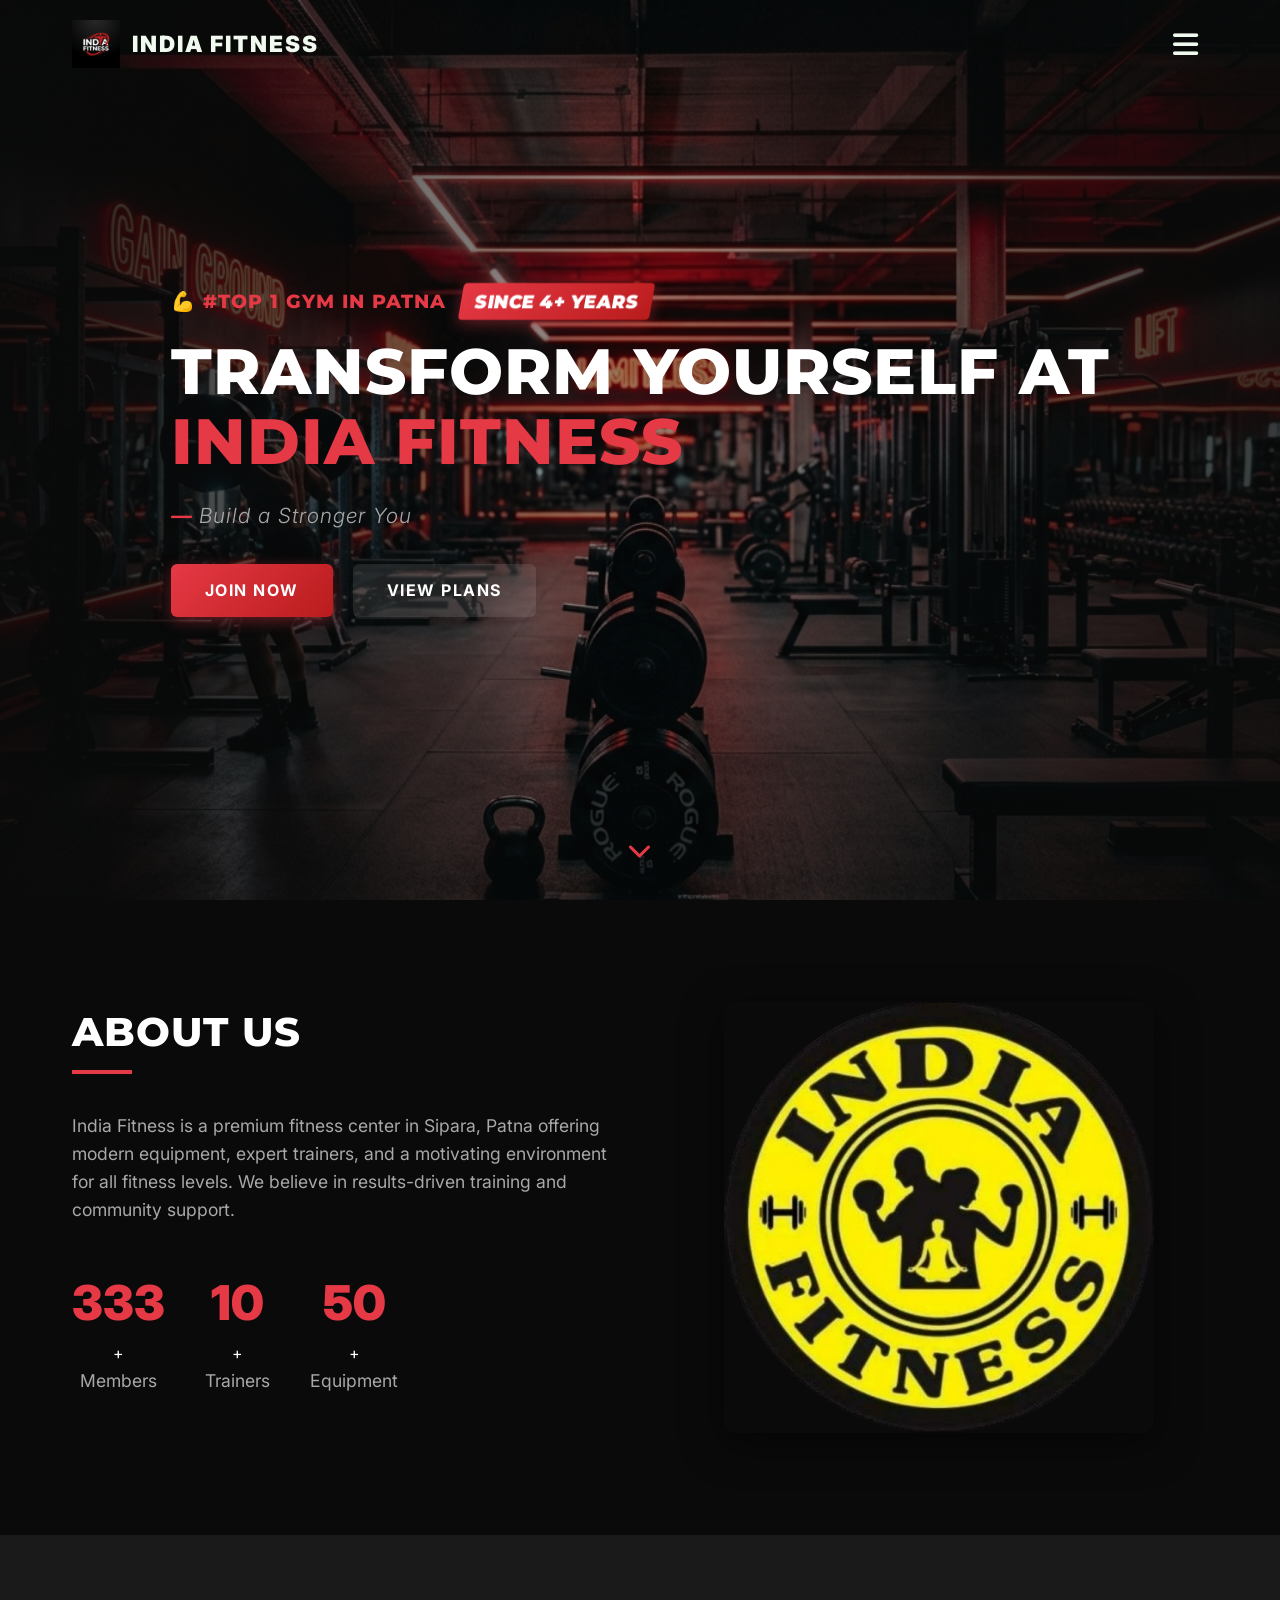
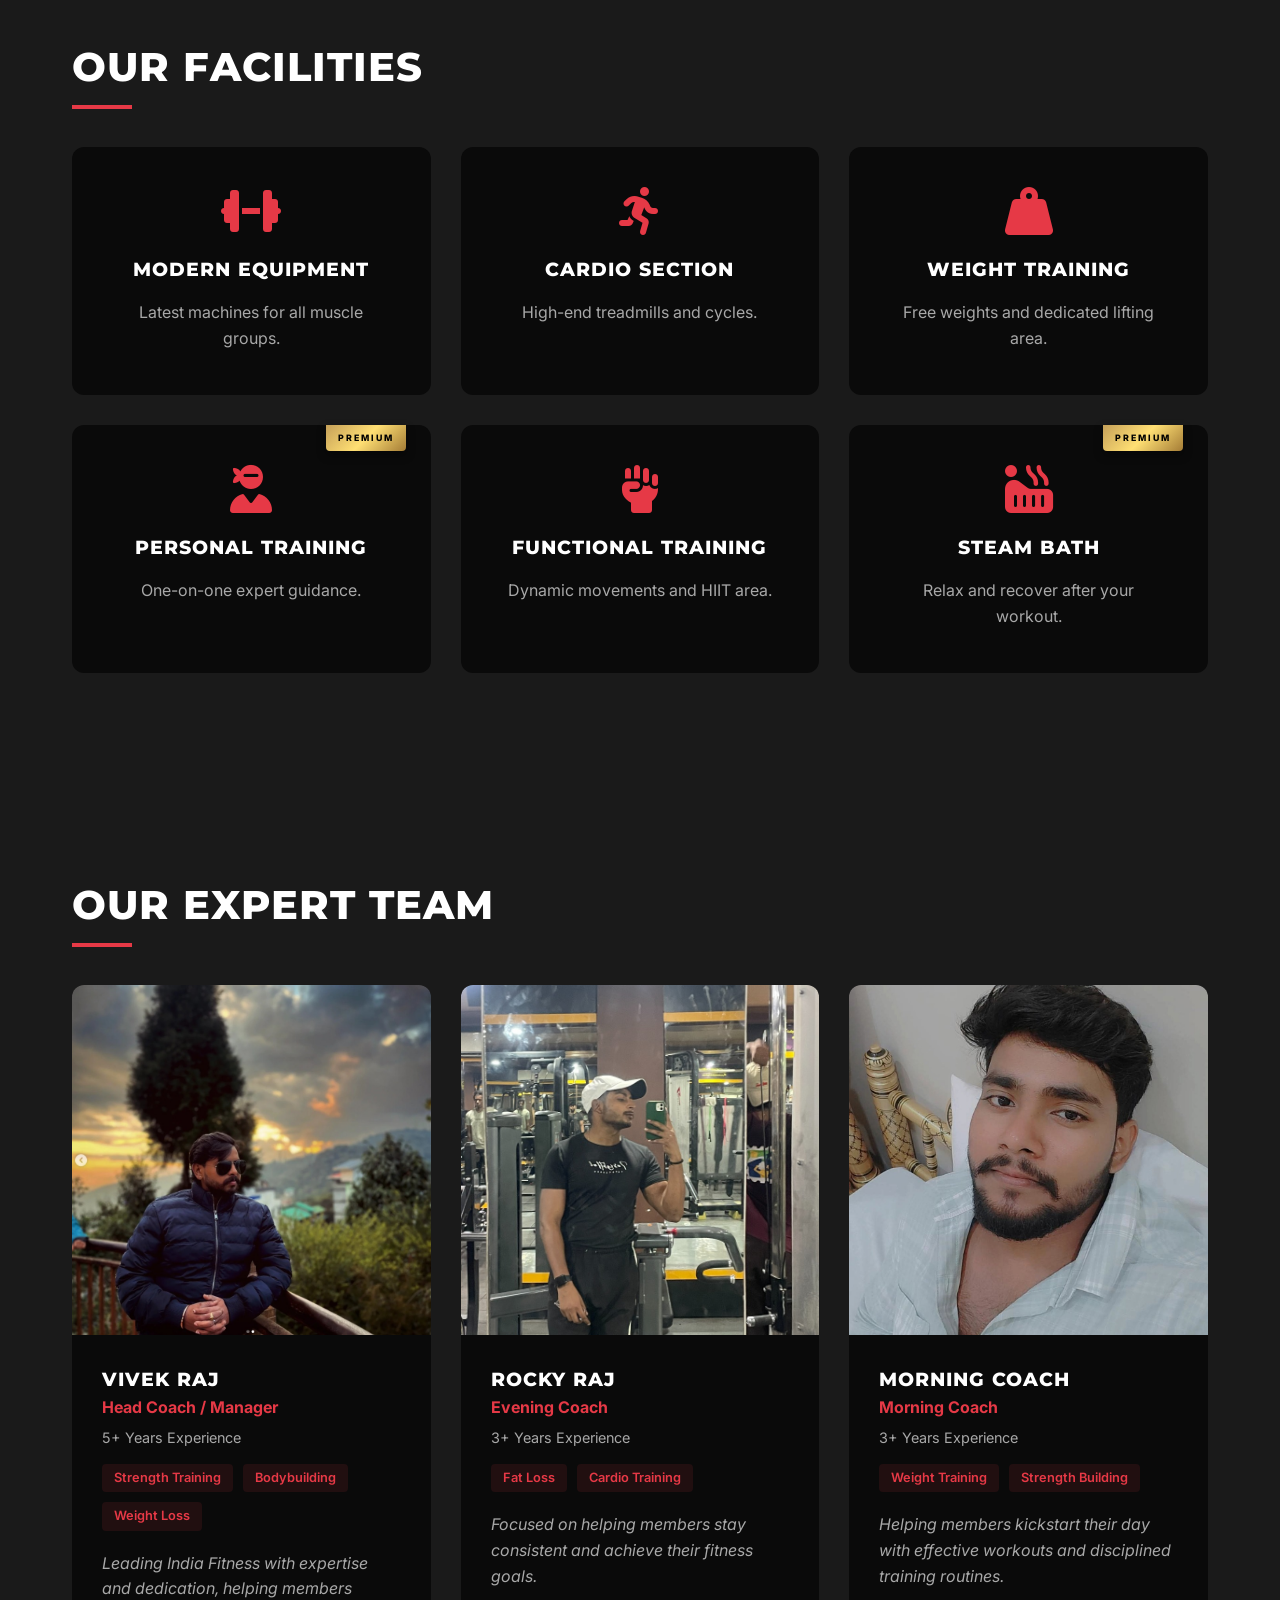
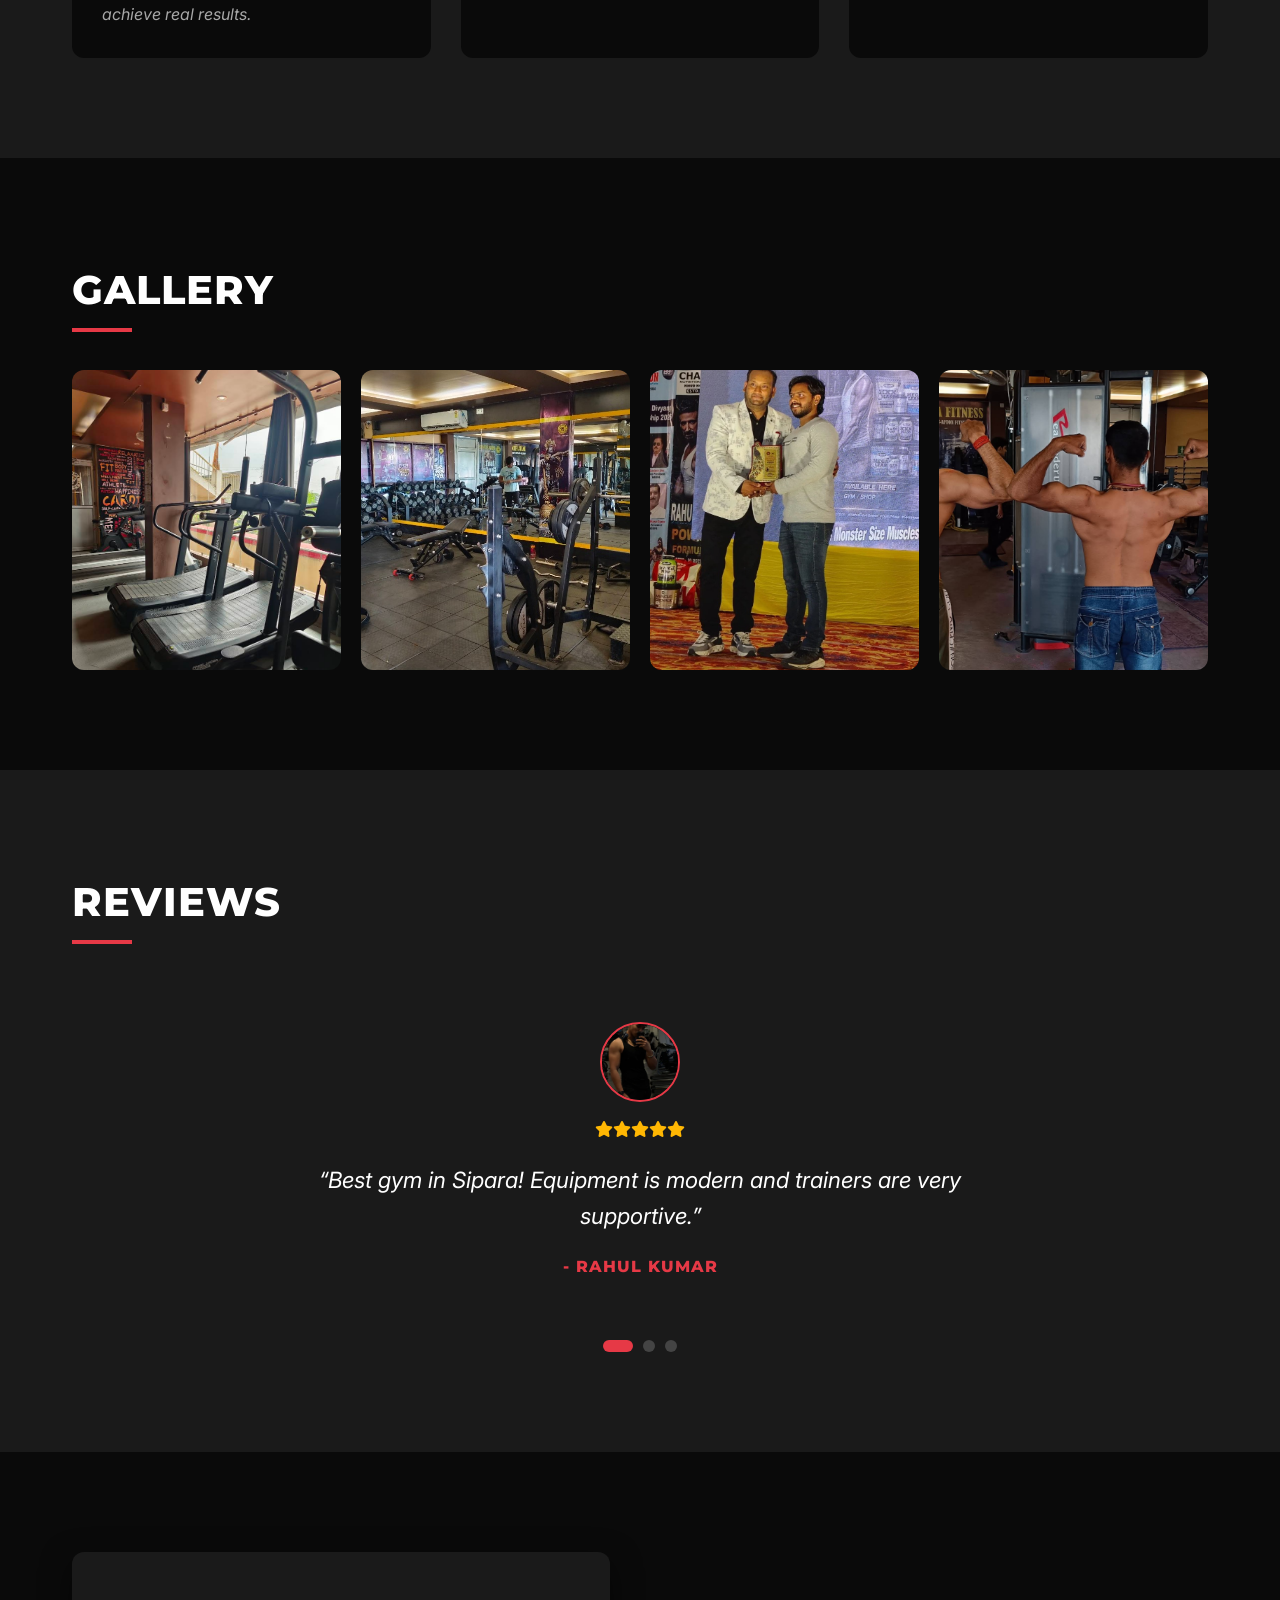
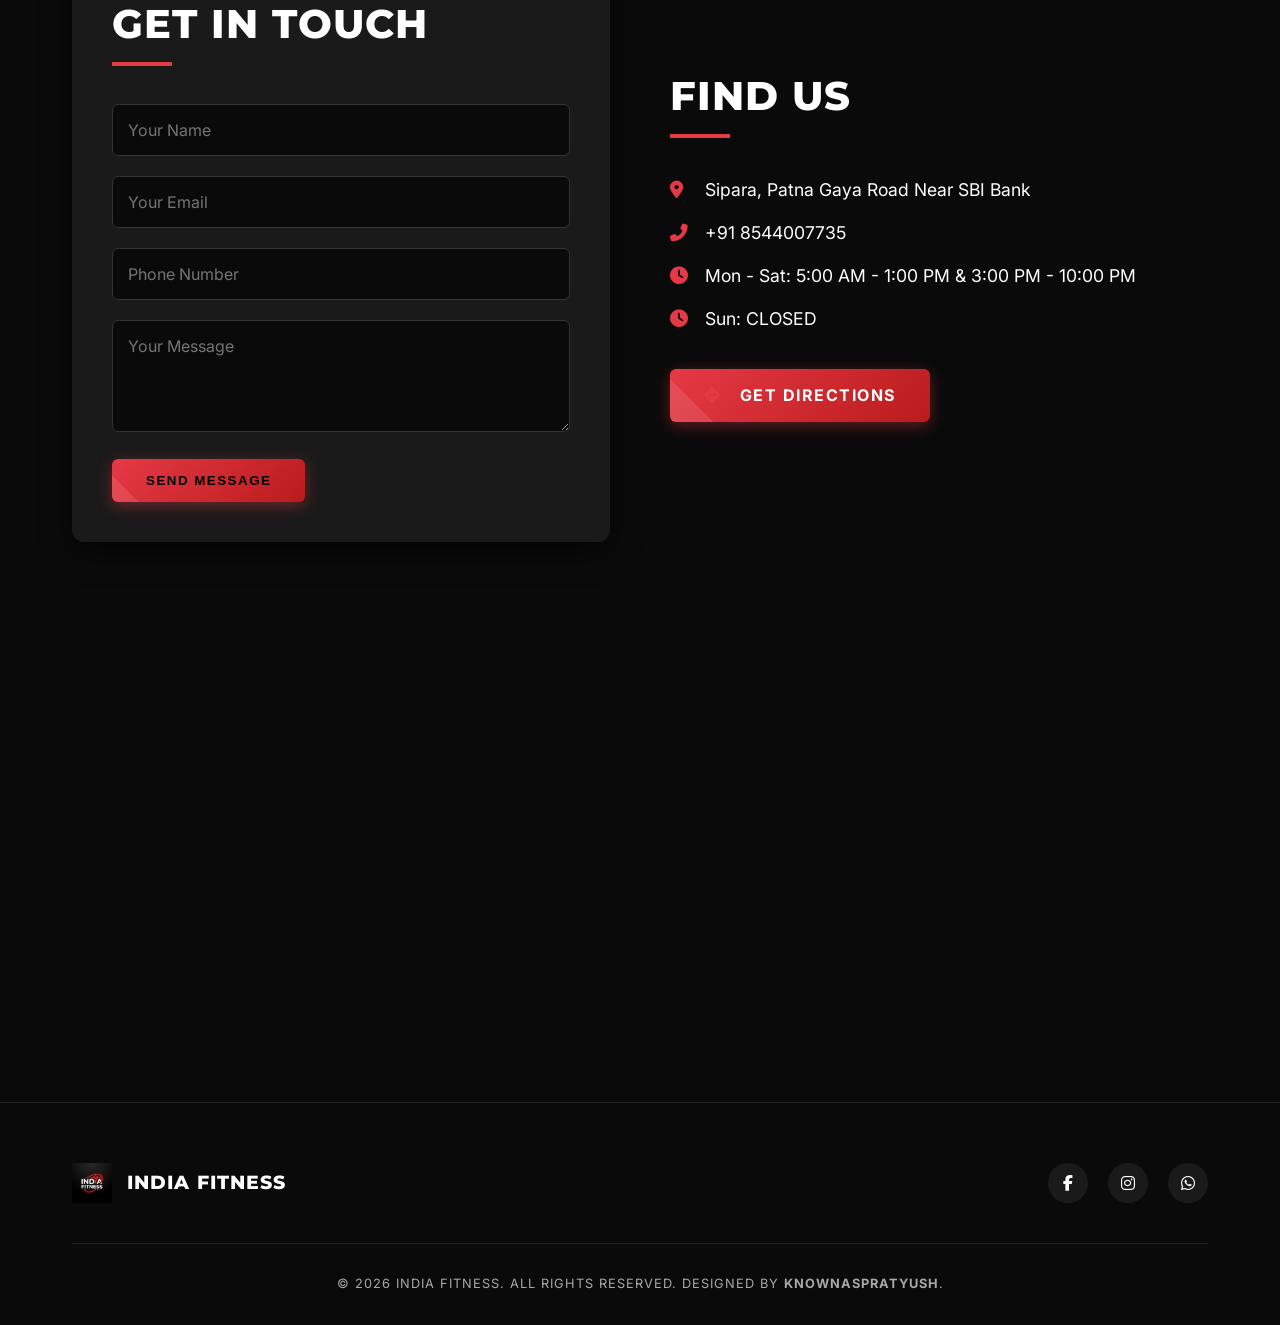
==== commit 9f7af23a: "Finalizing production features: PWA, Local SEO, and UI Polishes" ====
--- a/index.html
+++ b/index.html
@@ -4,7 +4,30 @@
 <head>
     <meta charset="UTF-8">
     <meta name="viewport" content="width=device-width, initial-scale=1.0">
-    <title>India Fitness | #1 Gym in Sipara, Patna</title>
+    <title>India Fitness | #1 Elite Gym in Sipara, Kurhul & Sampatchak, Patna</title>
+    <meta name="description" content="Experience Patna's most elite fitness destination. India Fitness offers state-of-the-art equipment, expert trainers, and personalized workout plans in Sipara, Kurhul, and Sampatchak.">
+    <meta name="keywords" content="Gym in Sipara, Gym in Patna, India Fitness Patna, Fitness center Sipara, Gym in Kurhul, Gym in Sampatchak, Best gym in Patna, Workout plans Patna">
+    <meta name="author" content="India Fitness">
+    
+    <!-- Open Graph / Facebook -->
+    <meta property="og:type" content="website">
+    <meta property="og:url" content="https://indiafitnesspatna.com/">
+    <meta property="og:title" content="India Fitness | #1 Elite Gym in Sipara, Patna">
+    <meta property="og:description" content="Transform your body at Patna's premier fitness hub. Now serving Sipara, Kurhul, and Sampatchak.">
+    <meta property="og:image" content="assets/images/gym_interior.jpg">
+
+    <!-- Twitter -->
+    <meta property="twitter:card" content="summary_large_image">
+    <meta property="twitter:url" content="https://indiafitnesspatna.com/">
+    <meta property="twitter:title" content="India Fitness | #1 Elite Gym in Sipara, Patna">
+    <meta property="twitter:description" content="Transform your body at Patna's premier fitness hub. Now serving Sipara, Kurhul, and Sampatchak.">
+    <meta property="twitter:image" content="assets/images/gym_interior.jpg">
+
+    <!-- PWA -->
+    <link rel="manifest" href="manifest.json">
+    <meta name="theme-color" content="#e63946">
+    <link rel="apple-touch-icon" href="assets/images/logo_real_2.png">
+
     <!-- Fonts -->
     <link rel="preconnect" href="https://fonts.googleapis.com">
     <link rel="preconnect" href="https://fonts.gstatic.com" crossorigin>
@@ -23,6 +46,63 @@
     <!-- Custom CSS -->
     <link rel="stylesheet" href="assets/css/style.css">
     <link rel="stylesheet" href="assets/css/finder-quiz.css">
+
+    <script>
+        if ('serviceWorker' in navigator) {
+            window.addEventListener('load', () => {
+                navigator.serviceWorker.register('sw.js');
+            });
+        }
+    </script>
+
+
+
+    <!-- Local SEO Structured Data -->
+    <script type="application/ld+json">
+    {
+      "@context": "https://schema.org",
+      "@type": "HealthAndBeautyBusiness",
+      "name": "India Fitness",
+      "image": "https://indiafitnesspatna.com/assets/images/gym_interior.jpg",
+      "@id": "https://indiafitnesspatna.com",
+      "url": "https://indiafitnesspatna.com",
+      "telephone": "+91 8544007735",
+      "priceRange": "₹₹",
+      "address": {
+        "@type": "PostalAddress",
+        "streetAddress": "Sipara, Patna Gaya Road Near SBI Bank",
+        "addressLocality": "Patna",
+        "addressRegion": "BR",
+        "postalCode": "800002",
+        "addressCountry": "IN"
+      },
+      "geo": {
+        "@type": "GeoCoordinates",
+        "latitude": 25.5825166,
+        "longitude": 85.1282286
+      },
+      "openingHoursSpecification": [
+        {
+          "@type": "OpeningHoursSpecification",
+          "dayOfWeek": [
+            "Monday",
+            "Tuesday",
+            "Wednesday",
+            "Thursday",
+            "Friday",
+            "Saturday"
+          ],
+          "opens": "05:00",
+          "closes": "22:00"
+        }
+      ],
+      "sameAs": [
+        "https://www.facebook.com/profile.php?id=61566035104339",
+        "https://www.instagram.com/india__fitness__/"
+      ]
+    }
+    </script>
+
 </head>
 
 
@@ -30,10 +110,11 @@
 
     <!-- Loading Screen -->
     <div id="loading-screen">
-        <div class="logo-loader">
-            <img src="assets/images/logo.png" alt="India Fitness Logo" id="loader-logo">
-            <div class="loader-glow"></div>
-        </div>
+            <div class="logo-loader">
+                <img src="assets/images/logo.png" alt="India Fitness Premium Gym Branding" id="loader-logo">
+                <div class="loader-glow"></div>
+            </div>
+
     </div>
 
     <!-- Header / Nav -->
@@ -41,7 +122,7 @@
         <nav class="container">
             <div class="logo">
                 <a href="index.html">
-                    <img src="assets/images/logo.png" alt="India Fitness">
+                    <img src="assets/images/logo.png" alt="India Fitness - Top Gym in Patna Gaya Road">
                     <span>INDIA FITNESS</span>
                 </a>
             </div>
@@ -78,6 +159,7 @@
         </nav>
     </header>
 
+
     <main>
         <!-- Hero Section -->
         <section id="hero">
--- a/assets/css/style.css
+++ b/assets/css/style.css
@@ -17,6 +17,19 @@
     --container-width: 1200px;
     --transition-fast: 0.3s cubic-bezier(0.4, 0, 0.2, 1);
     --transition-slow: 0.6s cubic-bezier(0.4, 0, 0.2, 1);
+    --transition-elastic: 0.6s cubic-bezier(0.68, -0.55, 0.265, 1.55);
+}
+
+/* Scroll Animation Classes */
+[data-aos] {
+    opacity: 0;
+    transform: translateY(30px);
+    transition: opacity 0.8s ease, transform 0.8s cubic-bezier(0.2, 0.8, 0.2, 1);
+}
+
+[data-aos].aos-animate {
+    opacity: 1;
+    transform: translateY(0);
 }
 
 /* Base Styles */
@@ -141,9 +154,20 @@
 }
 
 @keyframes heartbeat {
-    0% { transform: translate(-50%, -50%) scale(0.8); opacity: 0.3; }
-    50% { transform: translate(-50%, -50%) scale(1.1); opacity: 0.8; }
-    100% { transform: translate(-50%, -50%) scale(0.8); opacity: 0.3; }
+    0% { transform: translate(-50%, -50%) scale(0.9); opacity: 0.2; }
+    50% { transform: translate(-50%, -50%) scale(1.1); opacity: 0.6; }
+    100% { transform: translate(-50%, -50%) scale(0.9); opacity: 0.2; }
+}
+
+@keyframes float {
+    0% { transform: translateY(0); }
+    50% { transform: translateY(-15px); }
+    100% { transform: translateY(0); }
+}
+
+@keyframes shimmer {
+    0% { background-position: -200% 0; }
+    100% { background-position: 200% 0; }
 }
 
 /* Header */
@@ -349,8 +373,27 @@
 }
 
 .btn-primary {
-    background: var(--primary-color);
-    color: white;
+    background: linear-gradient(135deg, var(--primary-color) 0%, var(--accent-red-dark) 100%);
+    box-shadow: 0 4px 15px var(--primary-glow);
+}
+
+.btn-primary::before {
+    content: '';
+    position: absolute;
+    top: 0;
+    left: 0;
+    width: 100%;
+    height: 100%;
+    background: linear-gradient(90deg, transparent, rgba(255,255,255,0.2), transparent);
+    background-size: 200% 100%;
+    animation: shimmer 3s infinite linear;
+    pointer-events: none;
+    opacity: 0;
+    transition: opacity 0.3s;
+}
+
+.btn-primary:hover::before {
+    opacity: 1;
 }
 
 .btn-success {
@@ -1236,9 +1279,193 @@
 }
 
 @media (max-width: 992px) {
-    .drawer-summary {
-        display: block; /* Show only in mobile drawer */
-        width: calc(100% - 40px);
-        margin: 20px;
-    }
-}
+    }
+}
+
+/* Dynamic Floating Animation for Plans */
+@keyframes planFloat {
+    0% { transform: translateY(0px); }
+    50% { transform: translateY(-10px); }
+    100% { transform: translateY(0px); }
+}
+
+.plan-card {
+    transition: all 0.4s cubic-bezier(0.175, 0.885, 0.32, 1.275);
+}
+
+.plan-card:hover {
+    transform: translateY(-8px) scale(1.02);
+    box-shadow: 0 20px 40px rgba(0,0,0,0.6);
+}
+
+.plan-card.featured {
+    animation: planFloat 4s ease-in-out infinite;
+    border: 1px solid rgba(230, 57, 70, 0.3);
+}
+
+.plan-card.black-plan {
+    border: 1px solid rgba(255, 255, 255, 0.1);
+}
+
+.plan-card.black-plan:hover {
+    border-color: var(--primary-color);
+}
+
+/* Background Orbs Animation */
+.bg-orbs {
+    position: fixed;
+    top: 0;
+    left: 0;
+    width: 100vw;
+    height: 100vh;
+    z-index: -1;
+    overflow: hidden;
+    pointer-events: none;
+}
+
+.orb {
+    position: absolute;
+    border-radius: 50%;
+    filter: blur(80px);
+    opacity: 0.15;
+    animation: orbMove 25s infinite alternate ease-in-out;
+}
+
+.orb-1 {
+    width: 500px;
+    height: 500px;
+    background: var(--primary-color);
+    top: -100px;
+    left: -100px;
+}
+
+.orb-2 {
+    width: 600px;
+    height: 600px;
+    background: #4cc9f0;
+    bottom: -150px;
+    right: -150px;
+    animation-delay: -5s;
+}
+
+@keyframes orbMove {
+    0% { transform: translate(0, 0) scale(1); }
+    33% { transform: translate(100px, 50px) scale(1.1); }
+    66% { transform: translate(-50px, 150px) scale(0.9); }
+    100% { transform: translate(50px, -50px) scale(1); }
+}
+
+/* Light Sweep (Glint) Animation */
+@keyframes lightSweep {
+    0% { transform: translateX(-100%) rotate(45deg); opacity: 0; }
+    20% { opacity: 0.3; }
+    50% { opacity: 0.5; }
+    80% { opacity: 0.3; }
+    100% { transform: translateX(200%) rotate(45deg); opacity: 0; }
+}
+
+/* Membership Plans - Permanent Alignment Fix */
+.plan-card {
+    position: relative;
+    overflow: hidden;
+    transition: all 0.5s cubic-bezier(0.175, 0.885, 0.32, 1.275);
+    background: rgba(20, 20, 20, 0.95);
+    border: 1px solid rgba(255, 255, 255, 0.05);
+    display: flex;
+    flex-direction: column;
+    align-items: center;
+    text-align: center;
+    padding: 40px 20px;
+    height: 100%;
+}
+
+.plan-card:hover {
+    transform: translateY(-12px) scale(1.02);
+    box-shadow: 0 30px 60px rgba(0, 0, 0, 0.8), 0 0 25px rgba(230, 57, 70, 0.25);
+    border-color: var(--primary-color);
+    background: rgba(25, 25, 25, 1);
+    z-index: 5;
+}
+
+.plan-features {
+    list-style: none;
+    padding: 0;
+    margin: 25px auto; /* Force automatic centering of the block */
+    text-align: left;
+    display: flex;
+    flex-direction: column;
+    align-items: flex-start;
+    width: fit-content; /* Shrink to widest text */
+    max-width: 85%;
+}
+
+.plan-features li {
+    display: flex;
+    align-items: flex-start;
+    gap: 12px;
+    margin-bottom: 12px;
+    color: var(--text-dim);
+    font-size: 0.95rem;
+    line-height: 1.4;
+    transition: all 0.3s ease;
+}
+
+.plan-features li i {
+    color: var(--primary-color);
+    margin-top: 5px;
+    font-size: 0.8rem;
+    flex-shrink: 0;
+}
+
+/* Character Animation - Word-wrap Protection */
+.char {
+    display: inline-block;
+    white-space: pre; /* Keep spaces and prevent mid-word breaks */
+}
+
+/* Heading Responsiveness Fix */
+@media (max-width: 768px) {
+    .section-title {
+        font-size: 1.8rem !important; /* Slightly smaller for mobile stability */
+        line-height: 1.3;
+        display: block;
+        margin-left: auto;
+        margin-right: auto;
+        max-width: 90%;
+    }
+    
+    .plan-price {
+        font-size: 2.2rem;
+    }
+}
+
+.plan-card.featured::before {
+    content: '';
+    position: absolute;
+    top: -50%;
+    height: 200%;
+    width: 60px;
+    background: rgba(255, 255, 255, 0.15);
+    transform: rotate(45deg);
+    z-index: 1;
+    animation: lightSweep 6s infinite ease-in-out;
+    pointer-events: none;
+}
+
+.plan-header h3 {
+    font-size: 1.8rem;
+    margin-bottom: 5px;
+    color: var(--white);
+}
+
+.plan-price {
+    font-size: 2.8rem;
+    font-weight: 900;
+    margin: 20px 0;
+    color: var(--white);
+}
+
+.plan-price span {
+    font-size: 1rem;
+    color: var(--text-dim);
+}
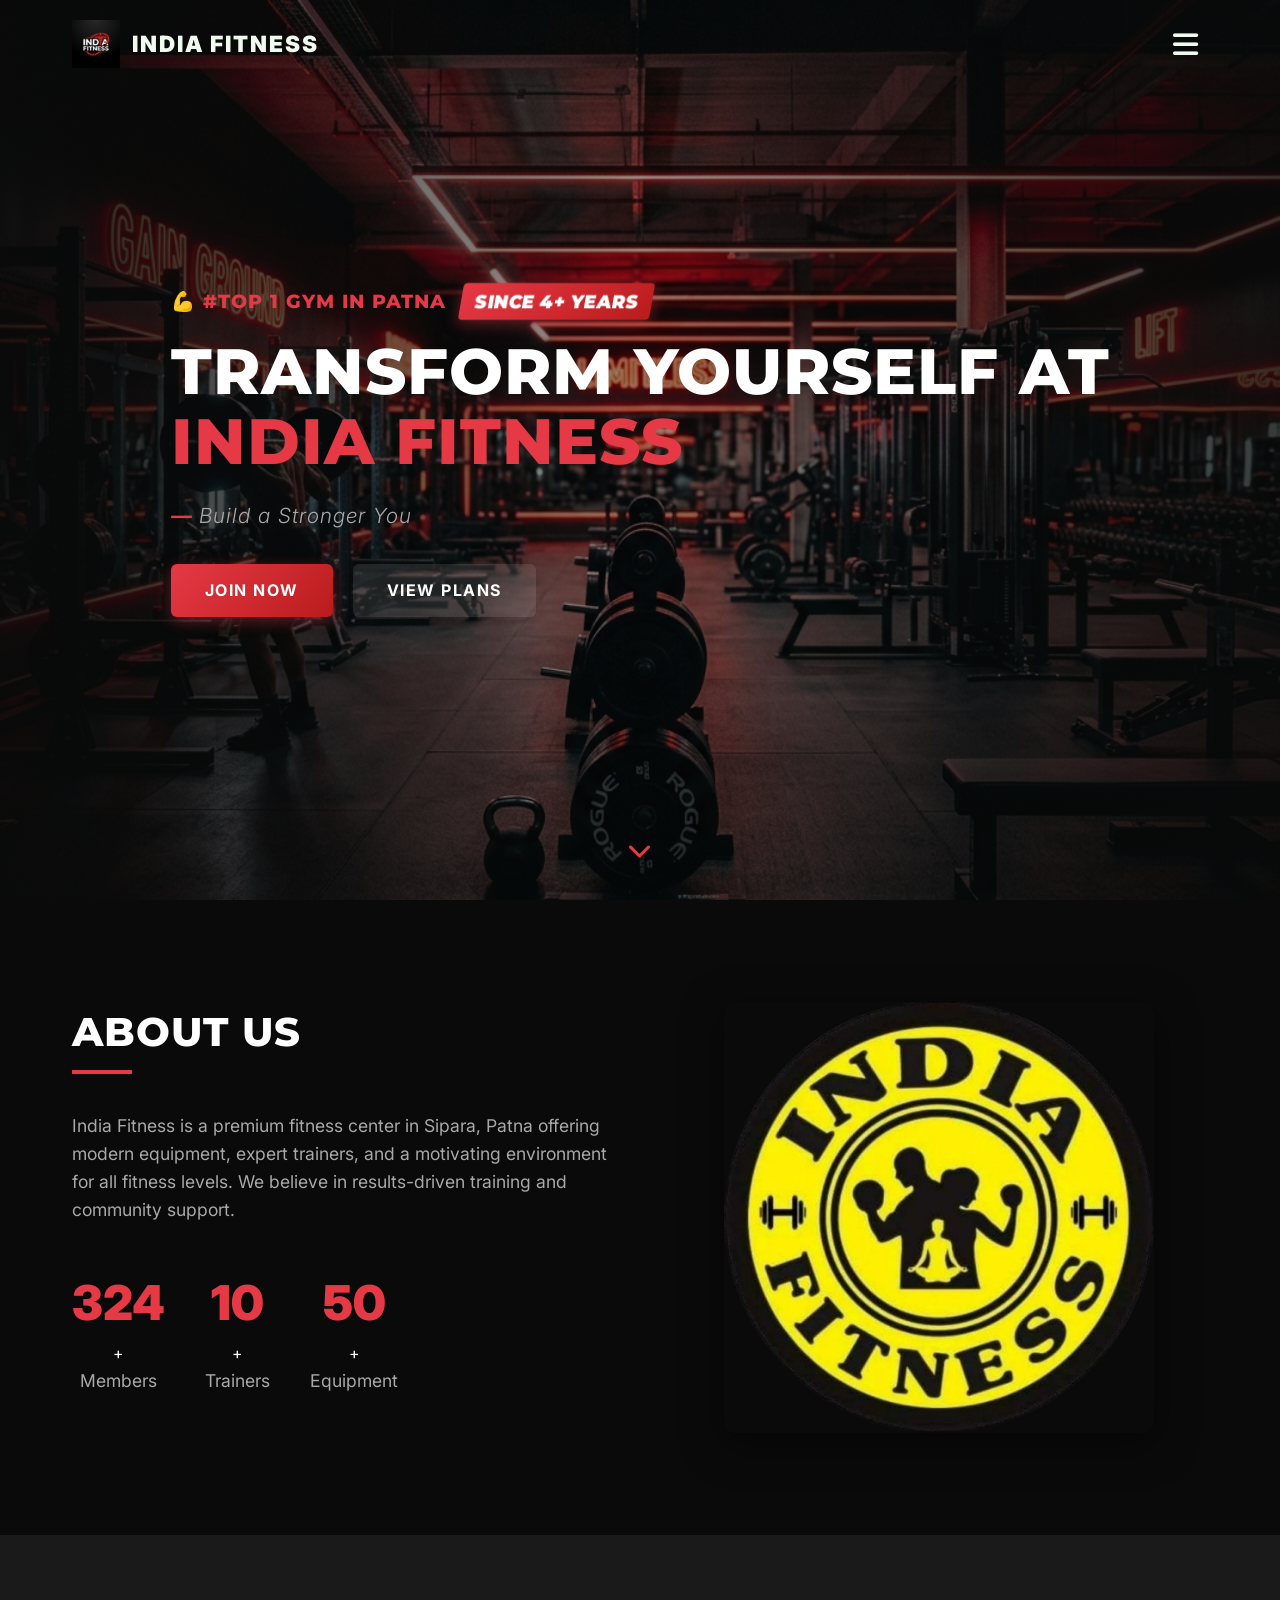
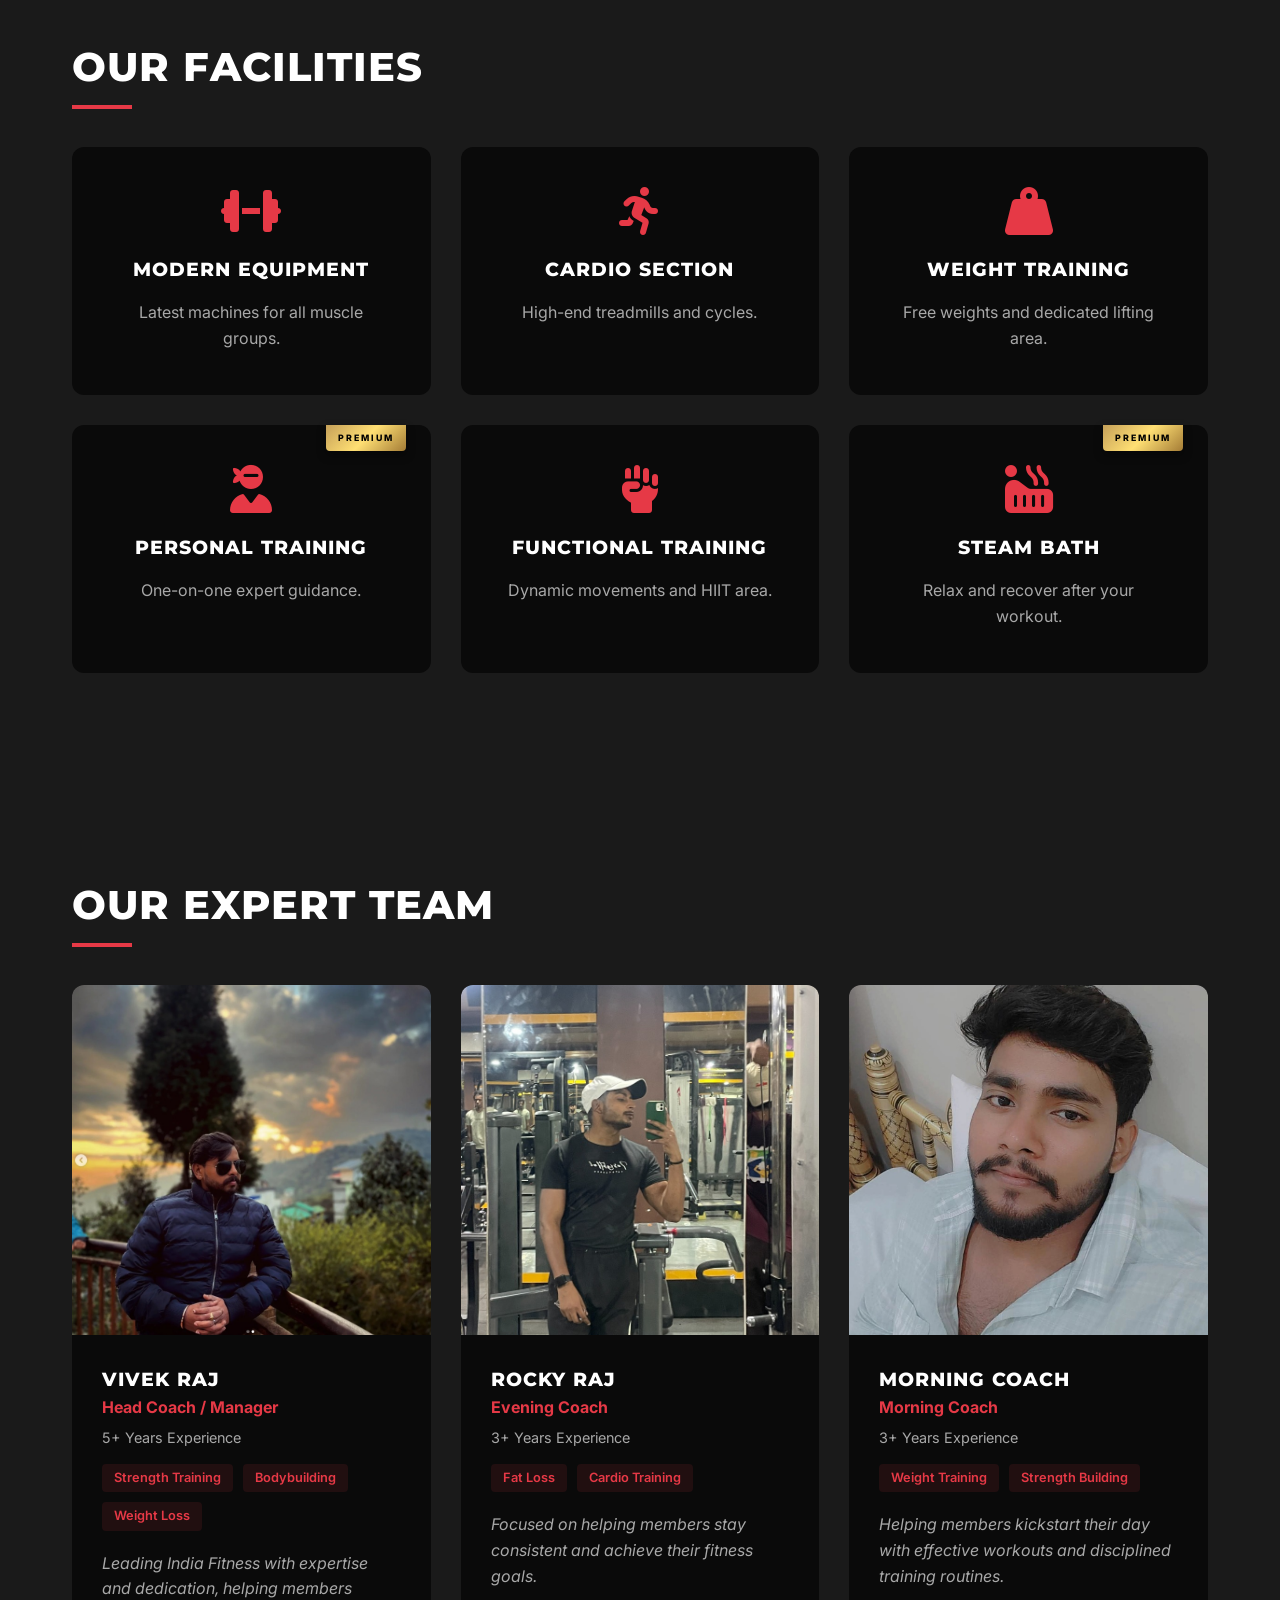
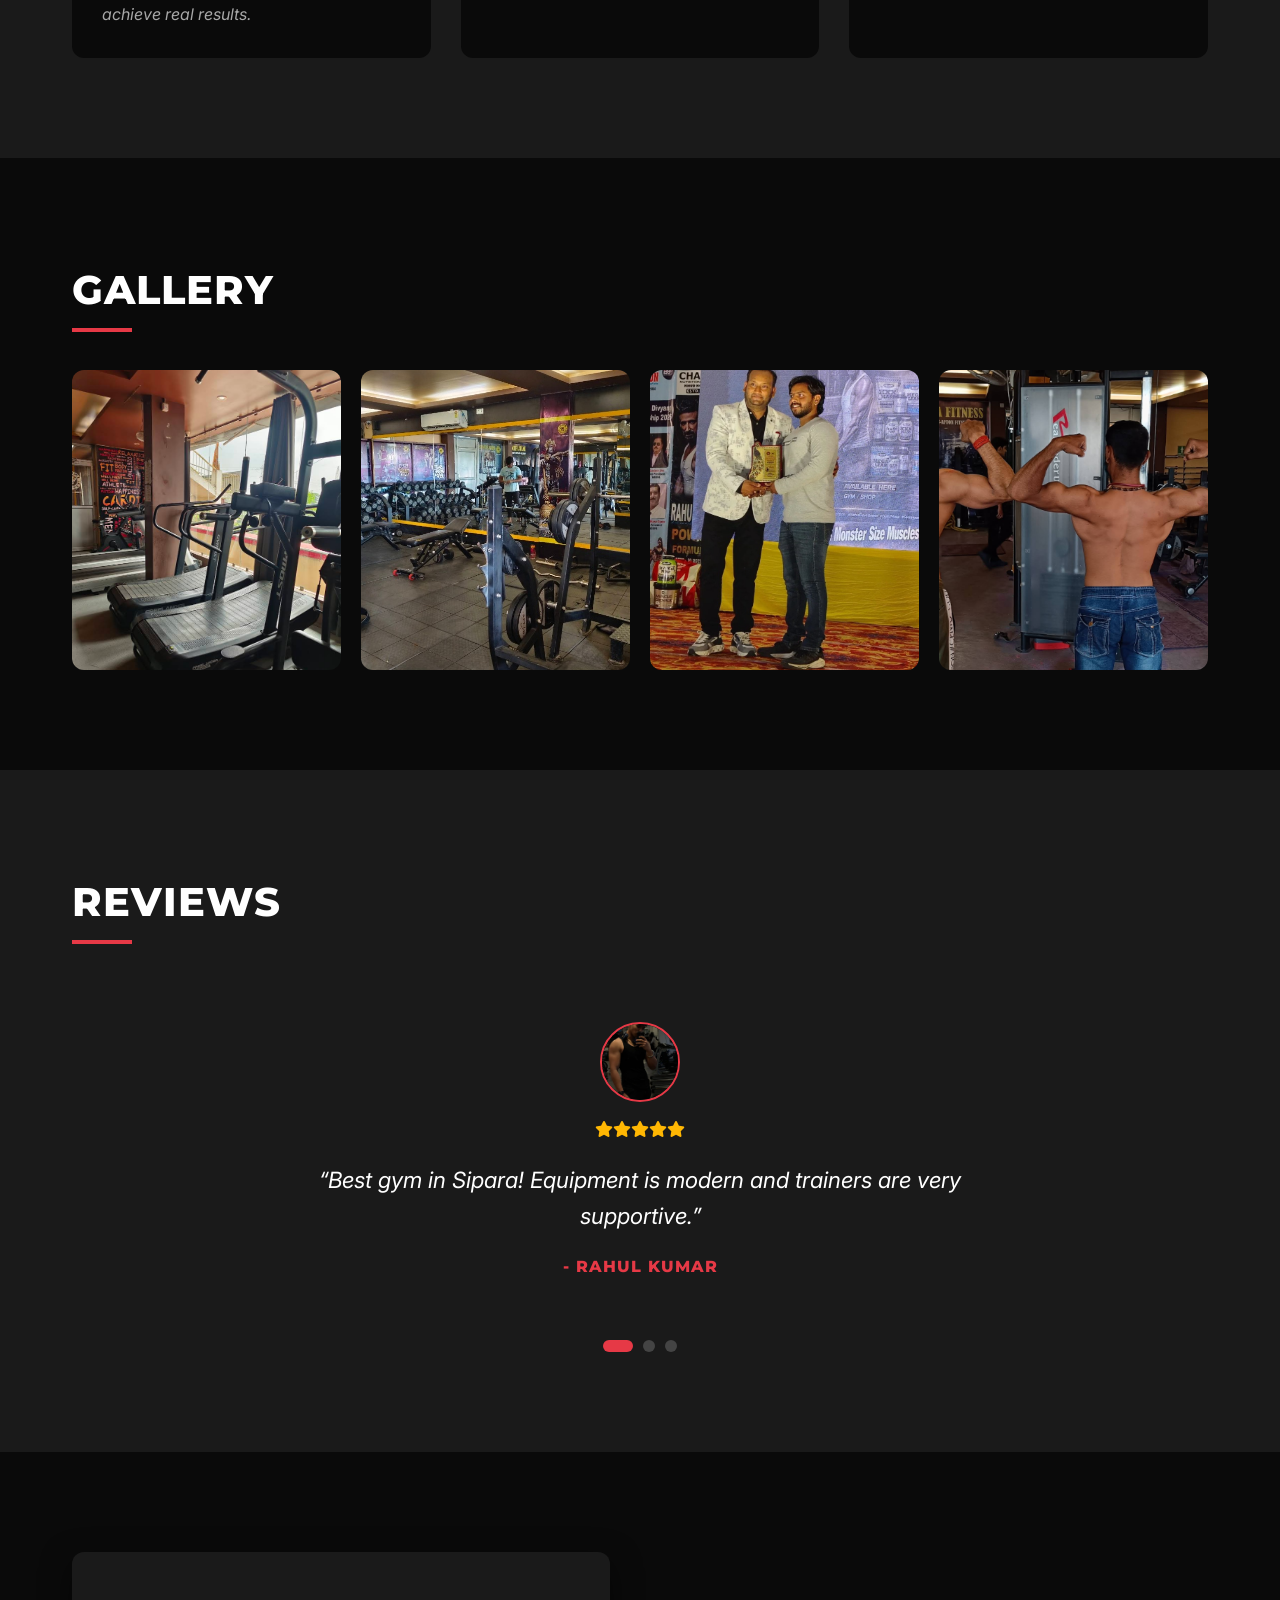
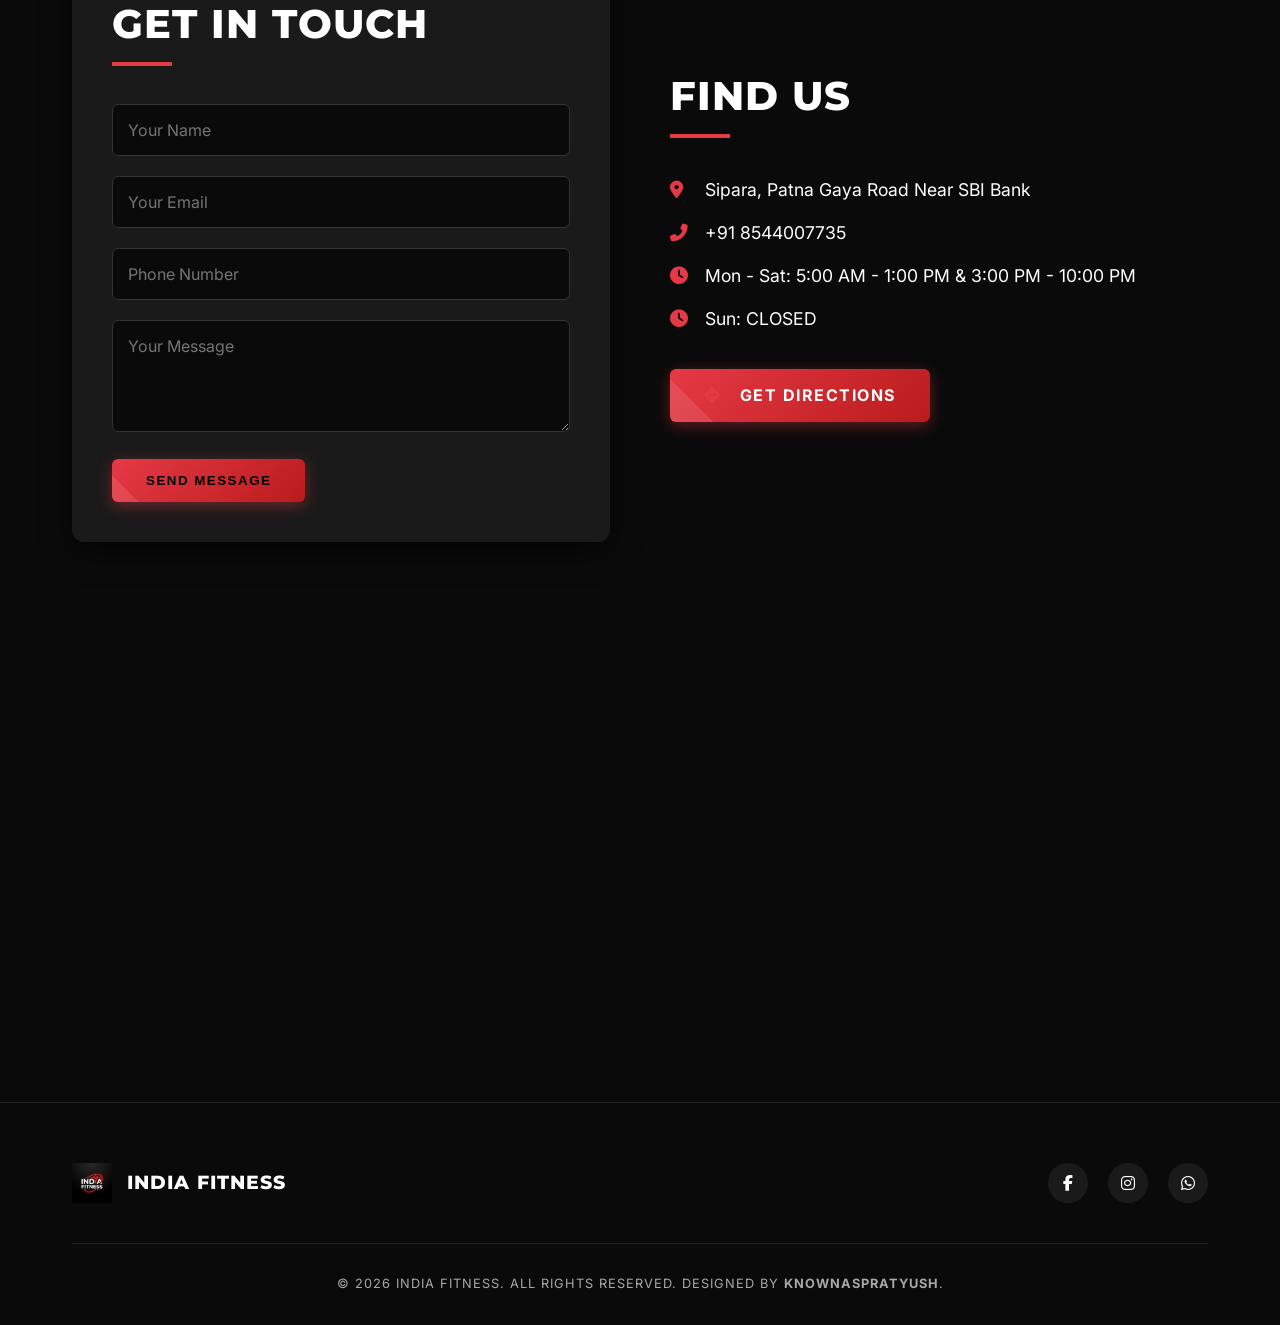
==== commit 7c3c16be: "Final: Production handoff ready. Automated year, SEO sitemap/robots, and CMS refinement." ====
--- a/index.html
+++ b/index.html
@@ -460,7 +460,7 @@
                 </div>
             </div>
             <div class="footer-bottom">
-                <p>&copy; 2026 INDIA FITNESS. ALL RIGHTS RESERVED. DESIGNED BY <a href="https://github.com/KNOWNASPRATYUSH" target="_blank" style="color: var(--accent); text-decoration: none; font-weight: bold;">KNOWNASPRATYUSH</a>.</p>
+                <p>&copy; <span id="copyright-year">2026</span> INDIA FITNESS. ALL RIGHTS RESERVED. DESIGNED BY <a href="https://github.com/KNOWNASPRATYUSH" target="_blank" style="color: var(--accent); text-decoration: none; font-weight: bold;">KNOWNASPRATYUSH</a>.</p>
             </div>
         </div>
     </footer>
--- a/assets/css/style.css
+++ b/assets/css/style.css
@@ -272,7 +272,7 @@
     padding: 10px;
 }
 
-.menu-overlay {
+.menu-overlay-deprecated {
     position: fixed;
     top: 0;
     left: 0;
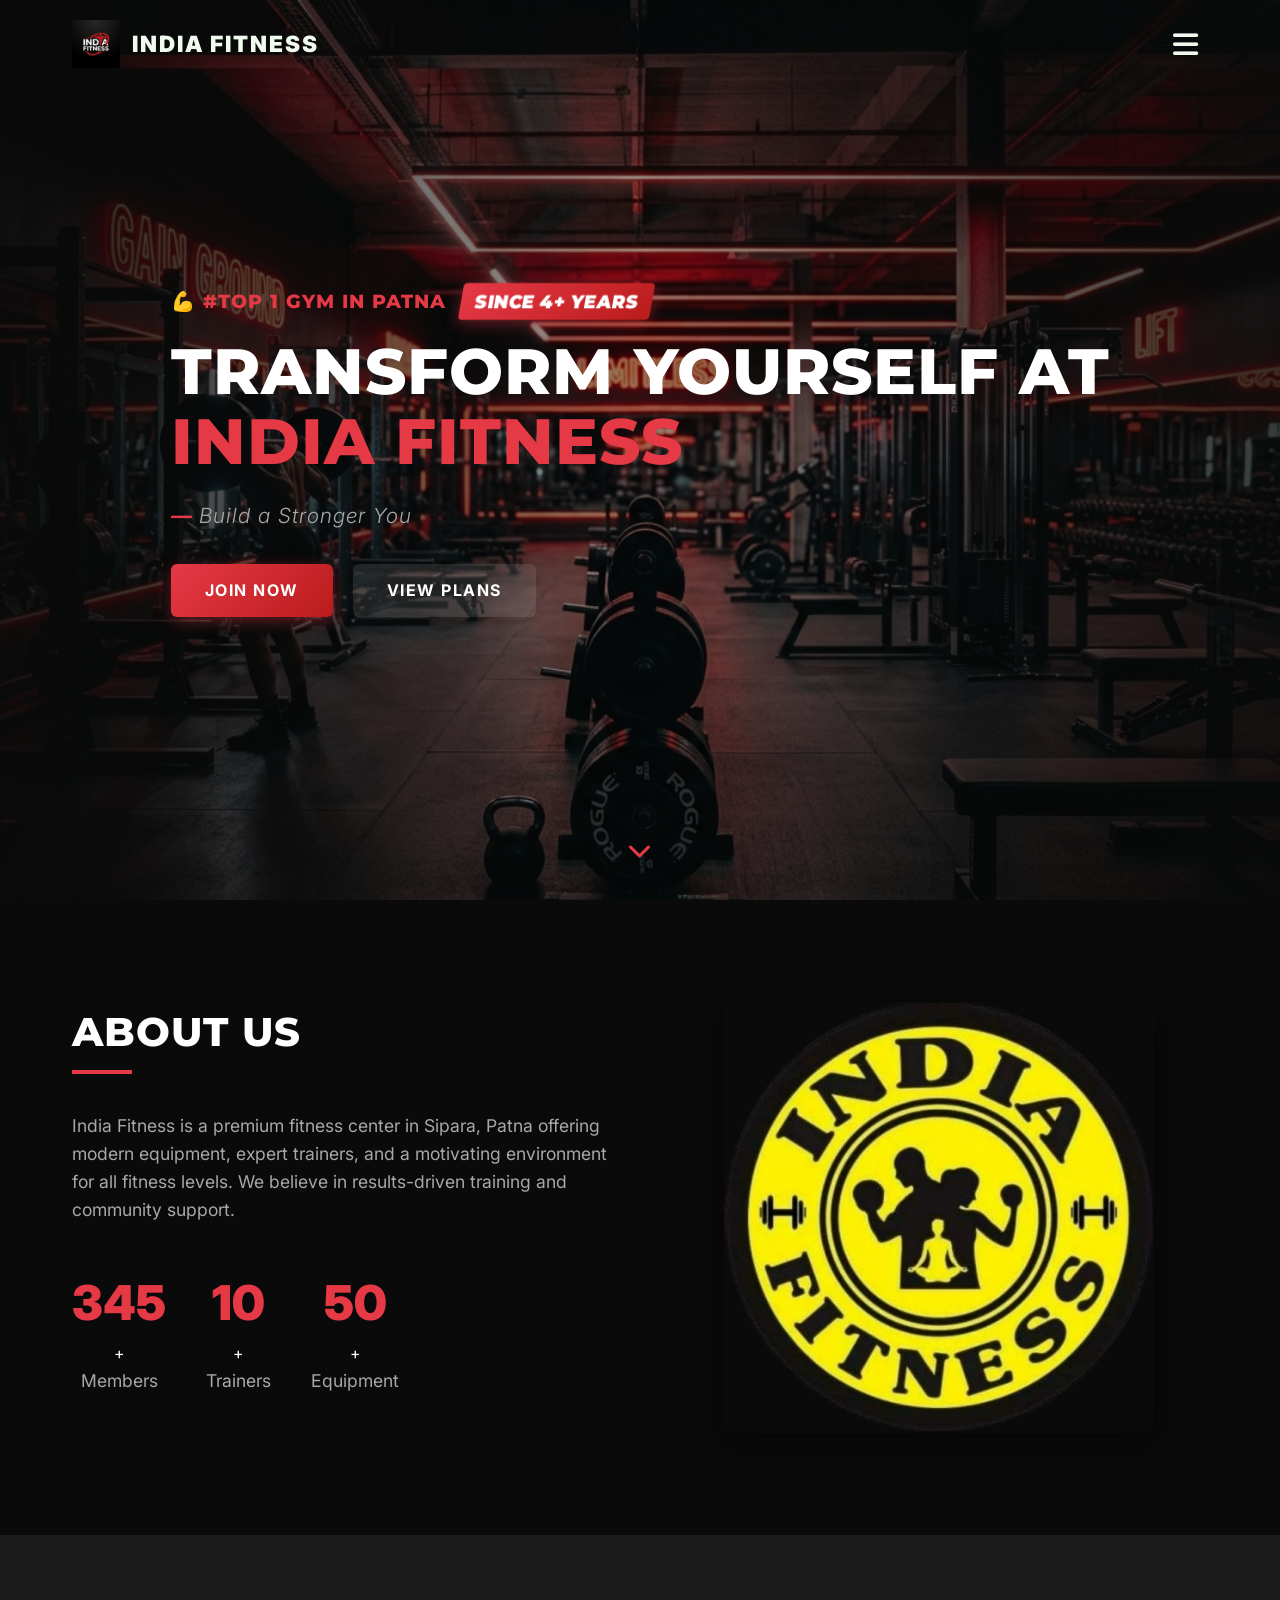
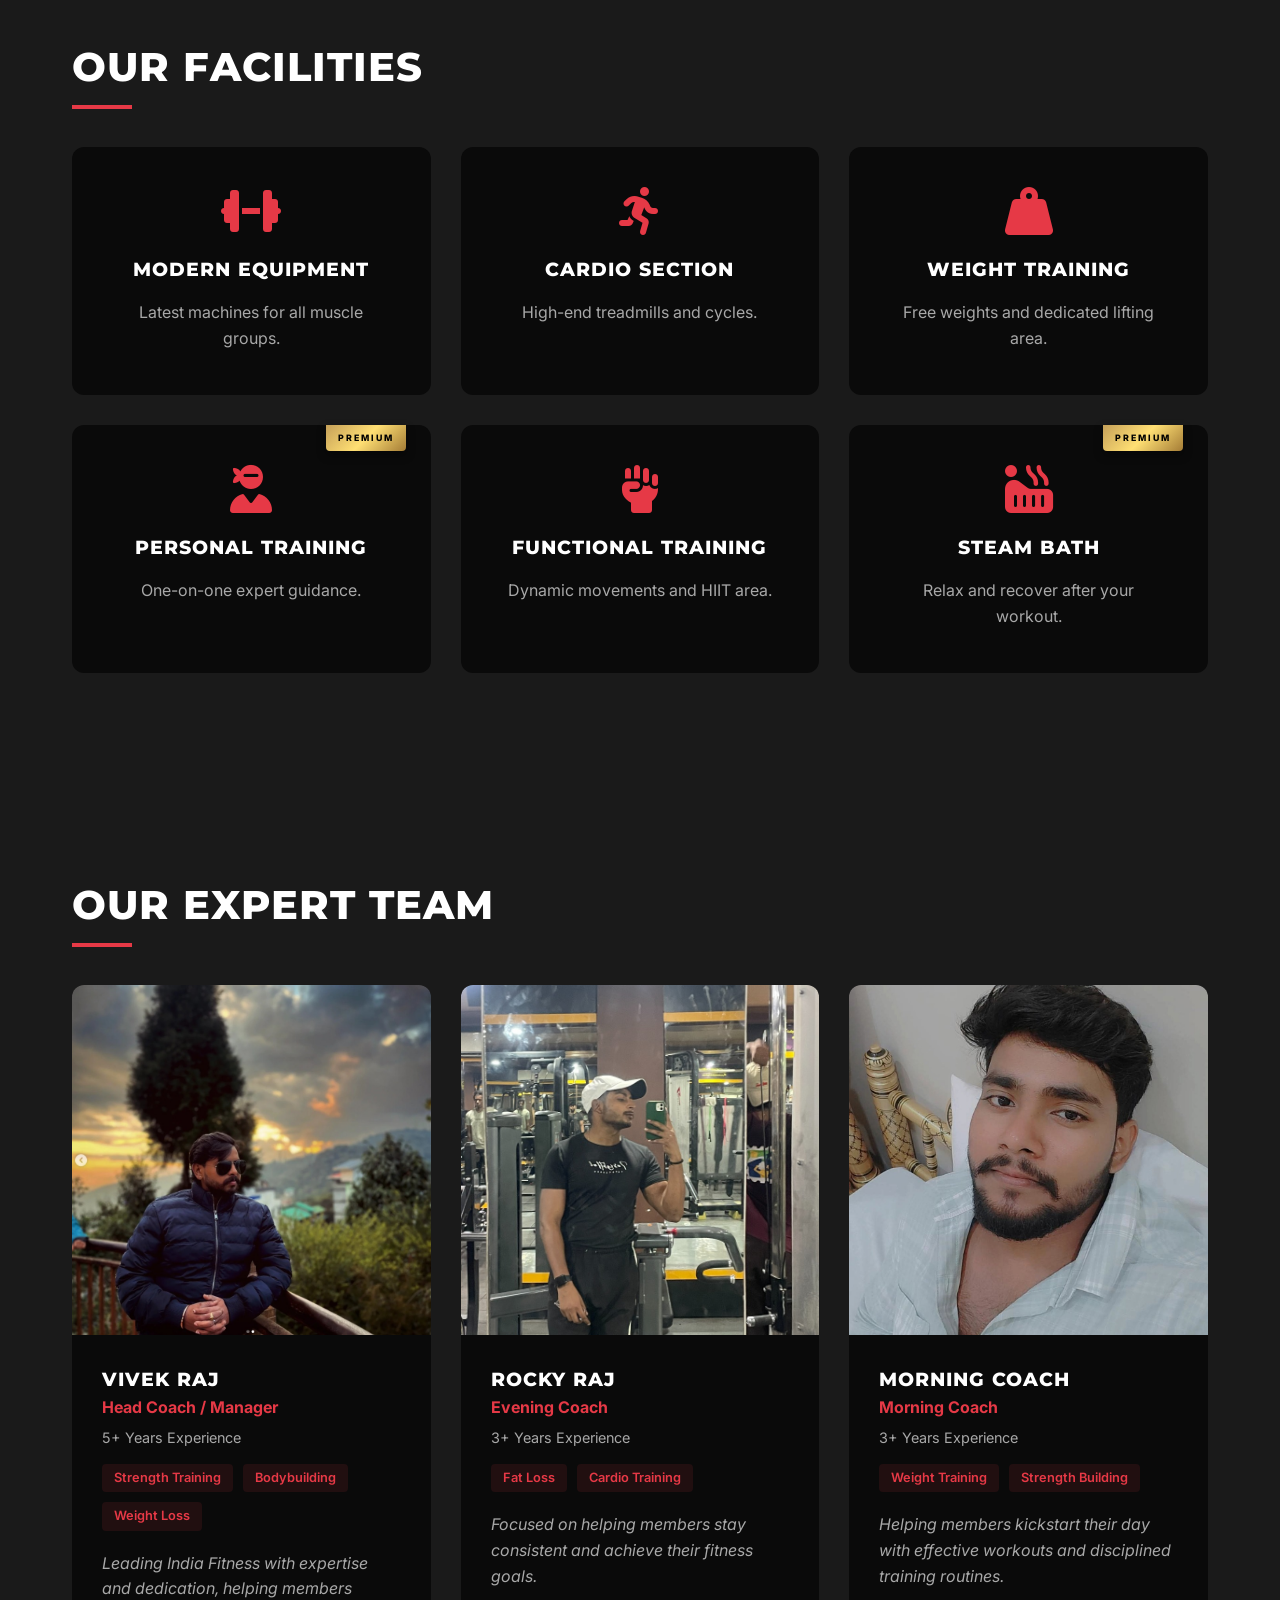
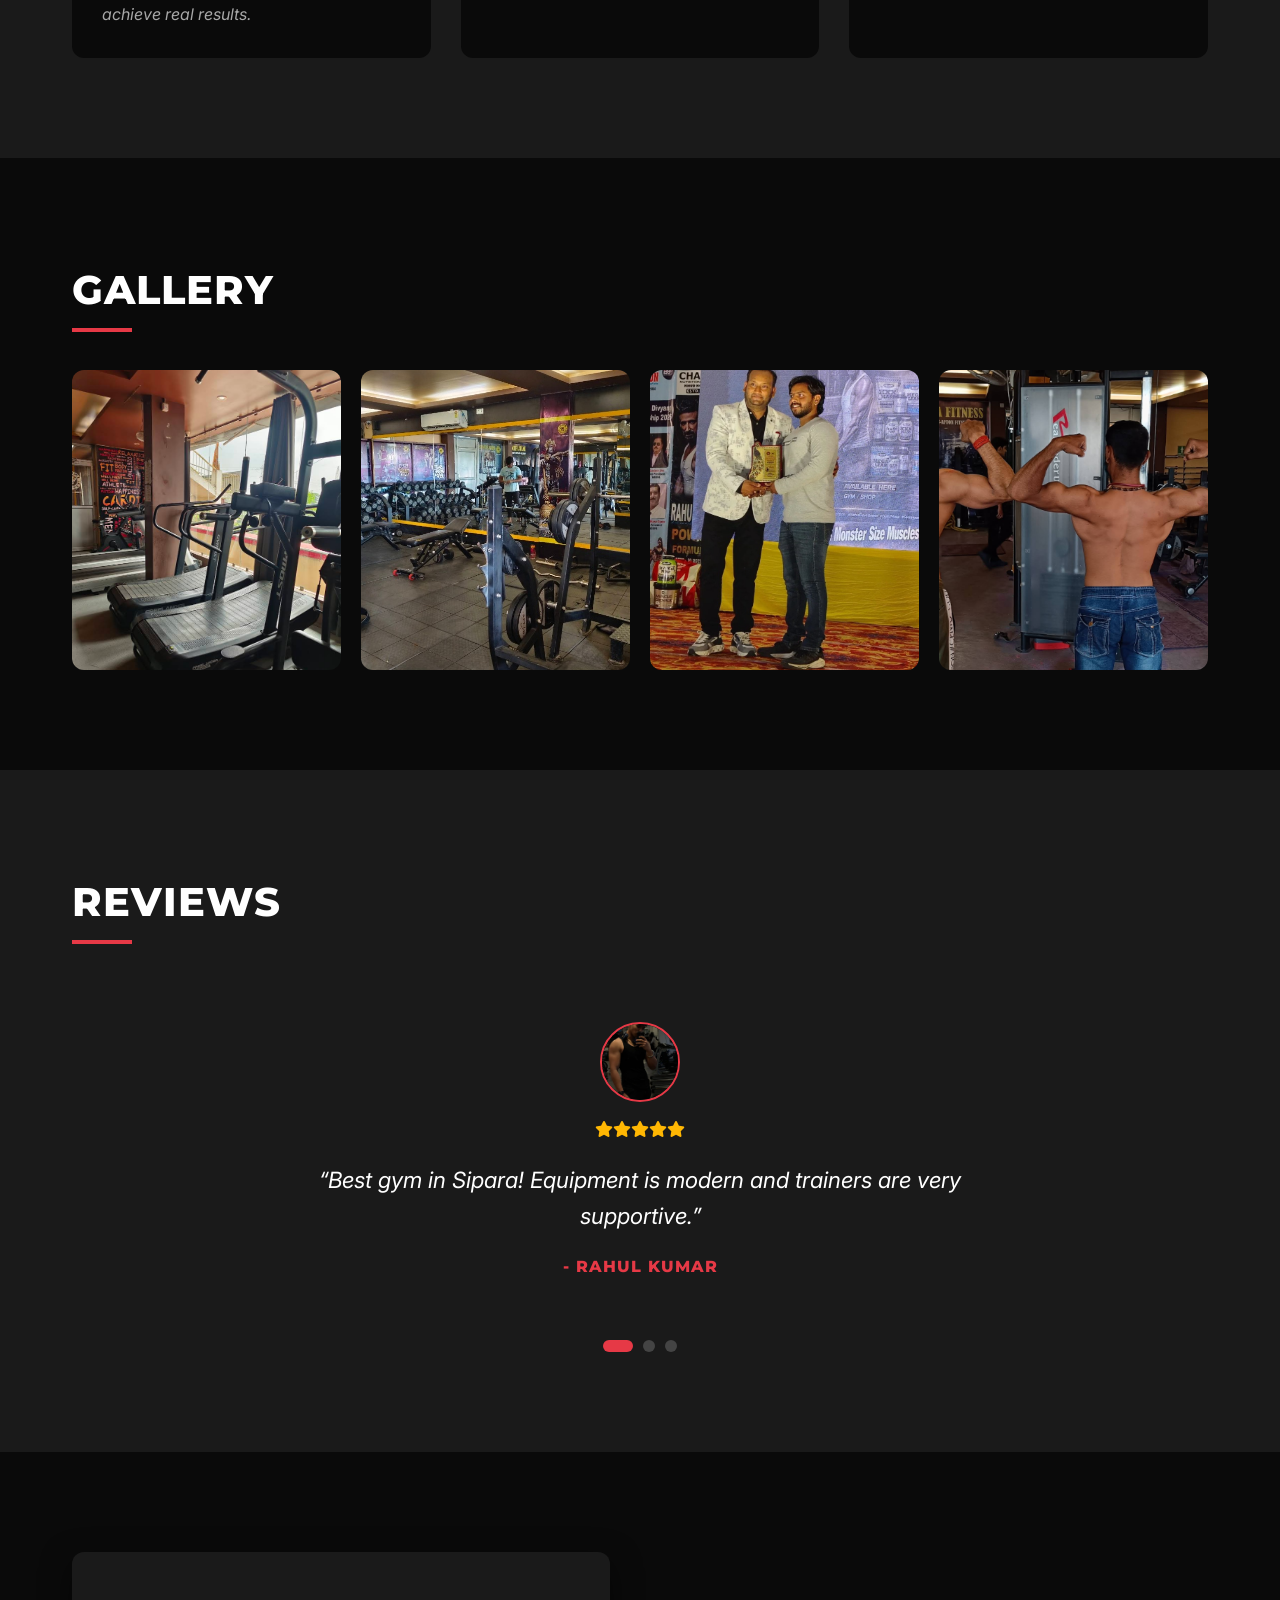
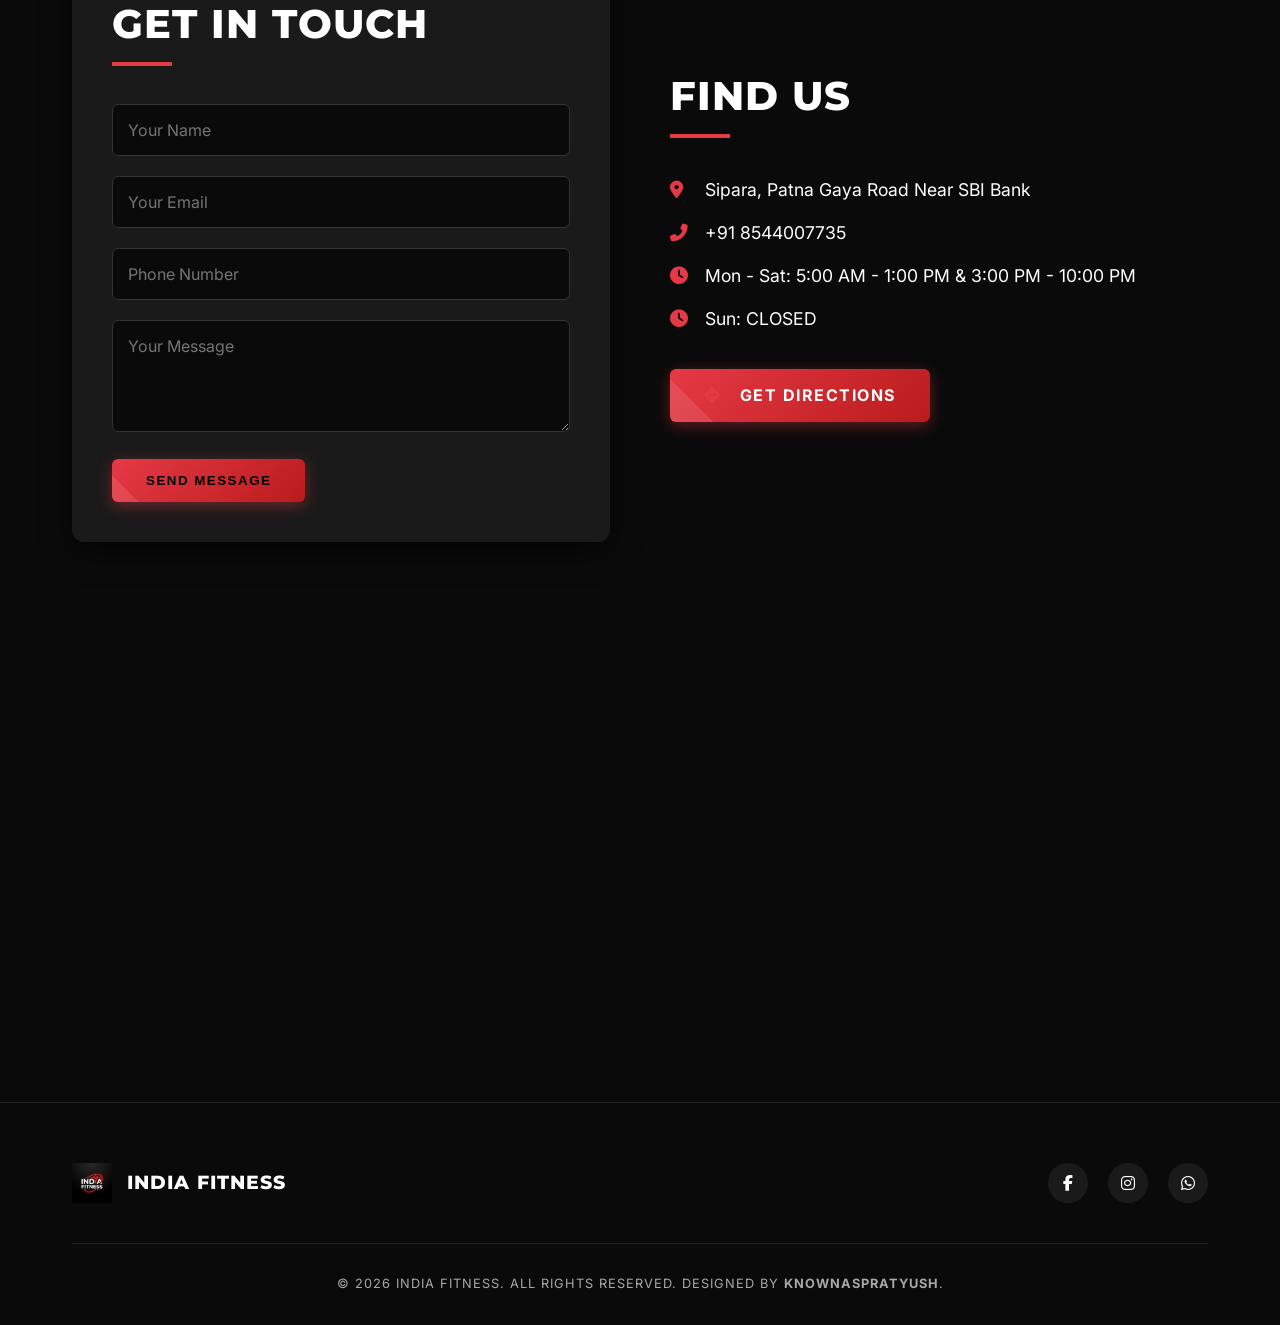
==== commit fcc1e8a5: "Removal: PWA features and Service Worker removed to stabilize navigation" ====
--- a/index.html
+++ b/index.html
@@ -24,7 +24,7 @@
     <meta property="twitter:image" content="assets/images/gym_interior.jpg">
 
     <!-- PWA -->
-    <link rel="manifest" href="manifest.json">
+
     <meta name="theme-color" content="#e63946">
     <link rel="apple-touch-icon" href="assets/images/logo_real_2.png">
 
@@ -47,13 +47,7 @@
     <link rel="stylesheet" href="assets/css/style.css">
     <link rel="stylesheet" href="assets/css/finder-quiz.css">
 
-    <script>
-        if ('serviceWorker' in navigator) {
-            window.addEventListener('load', () => {
-                navigator.serviceWorker.register('sw.js');
-            });
-        }
-    </script>
+
 
 
 
